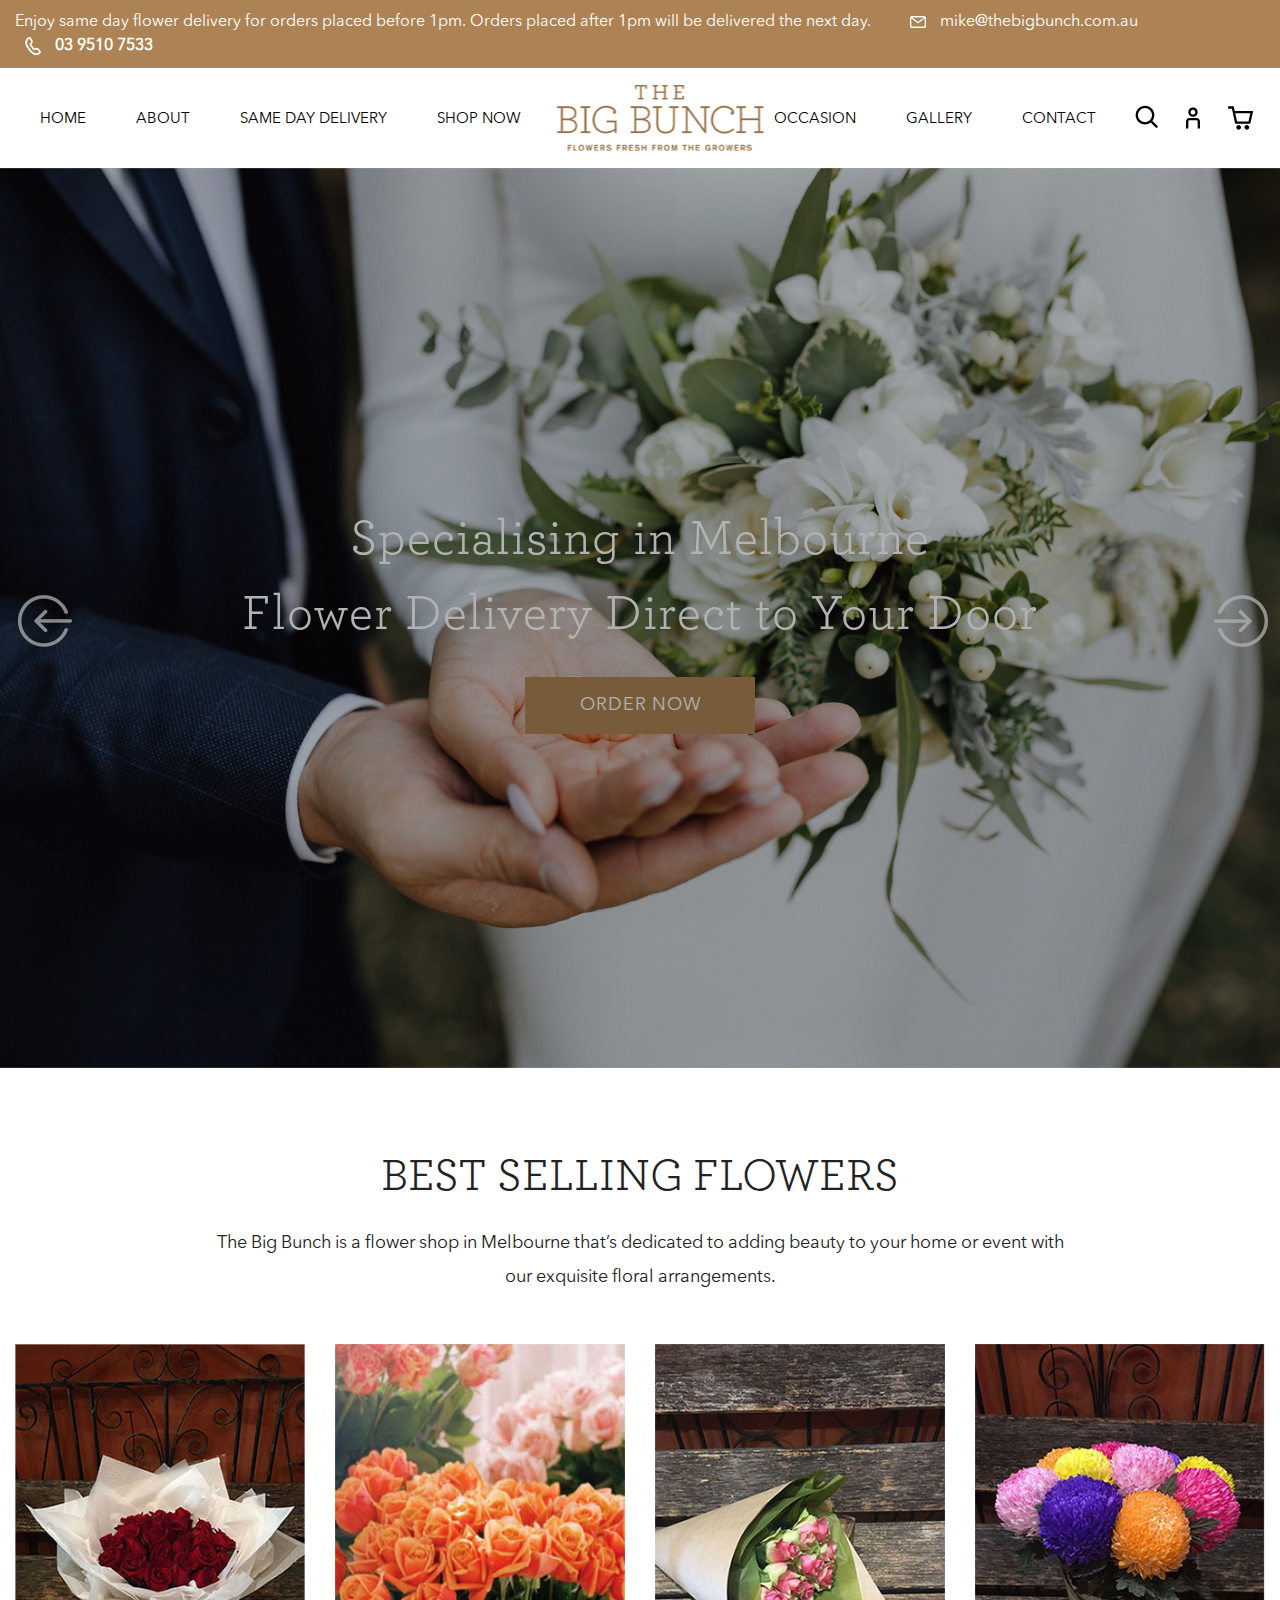
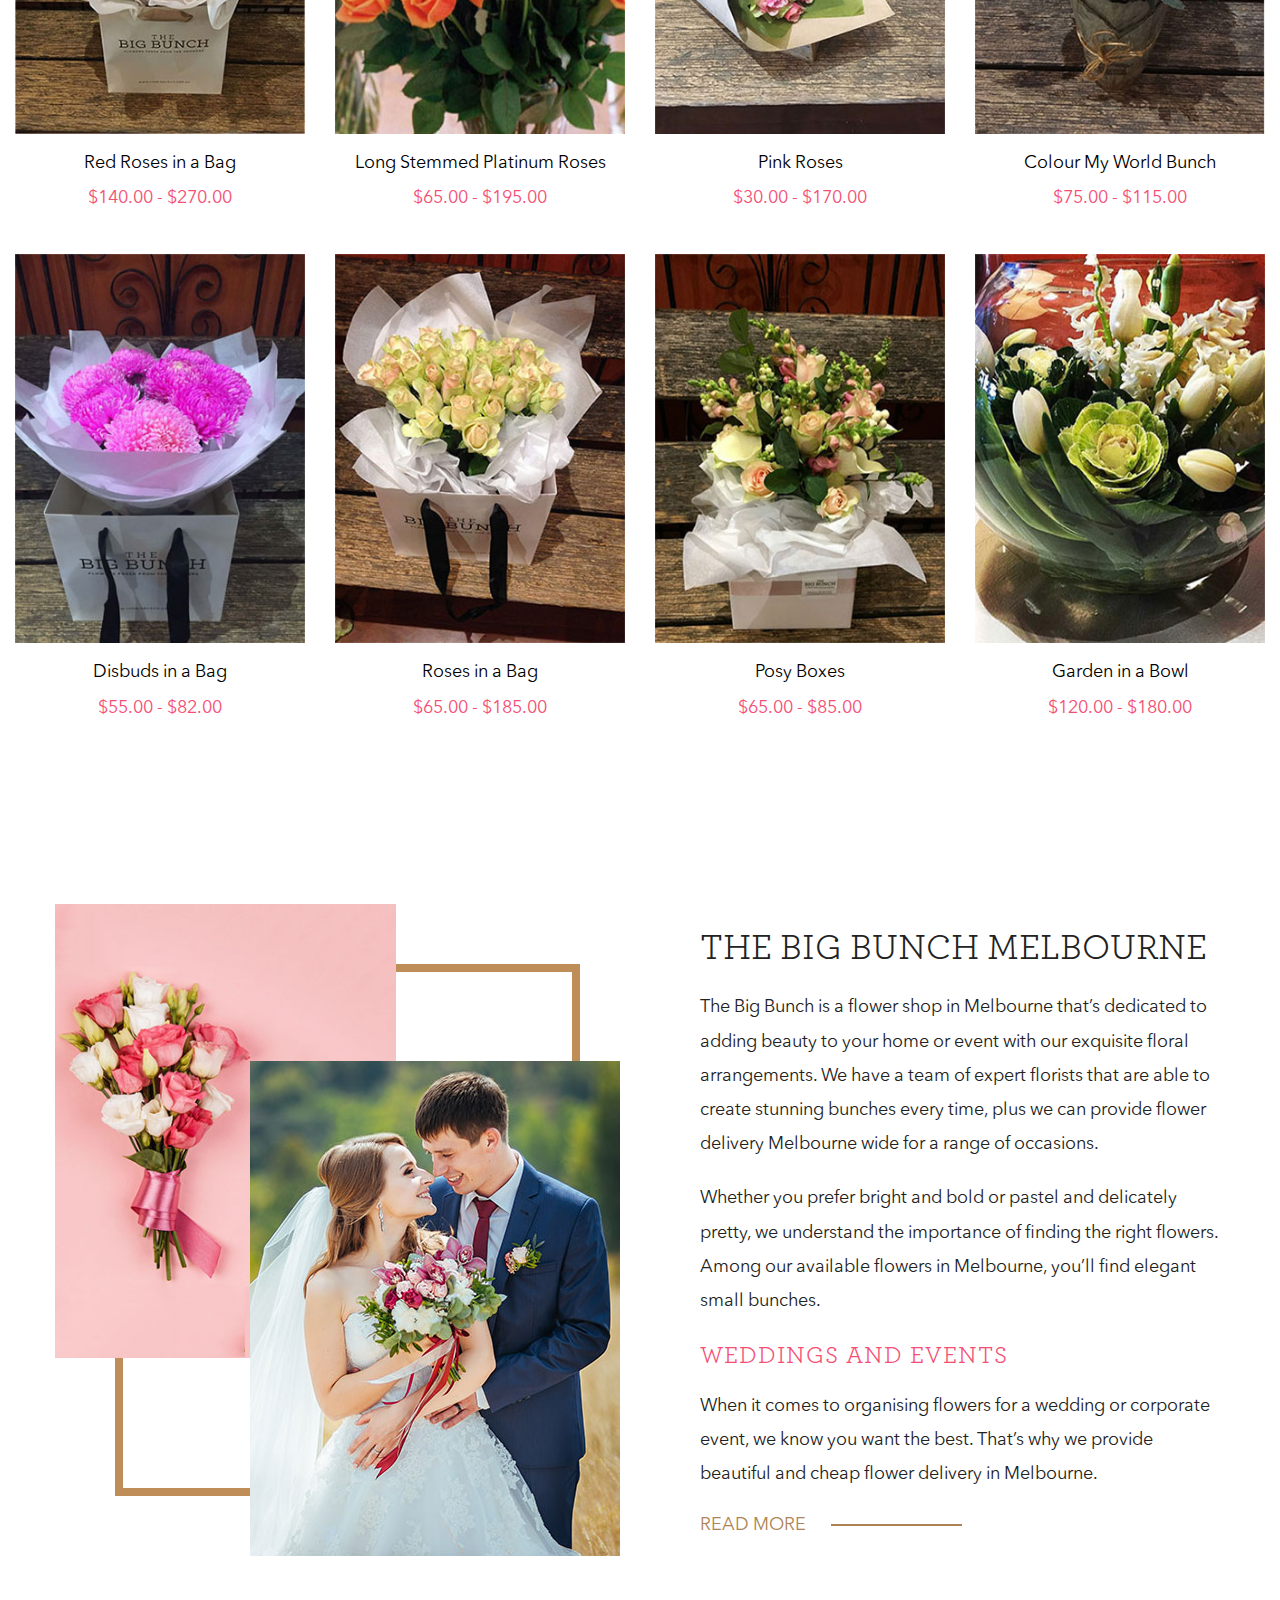
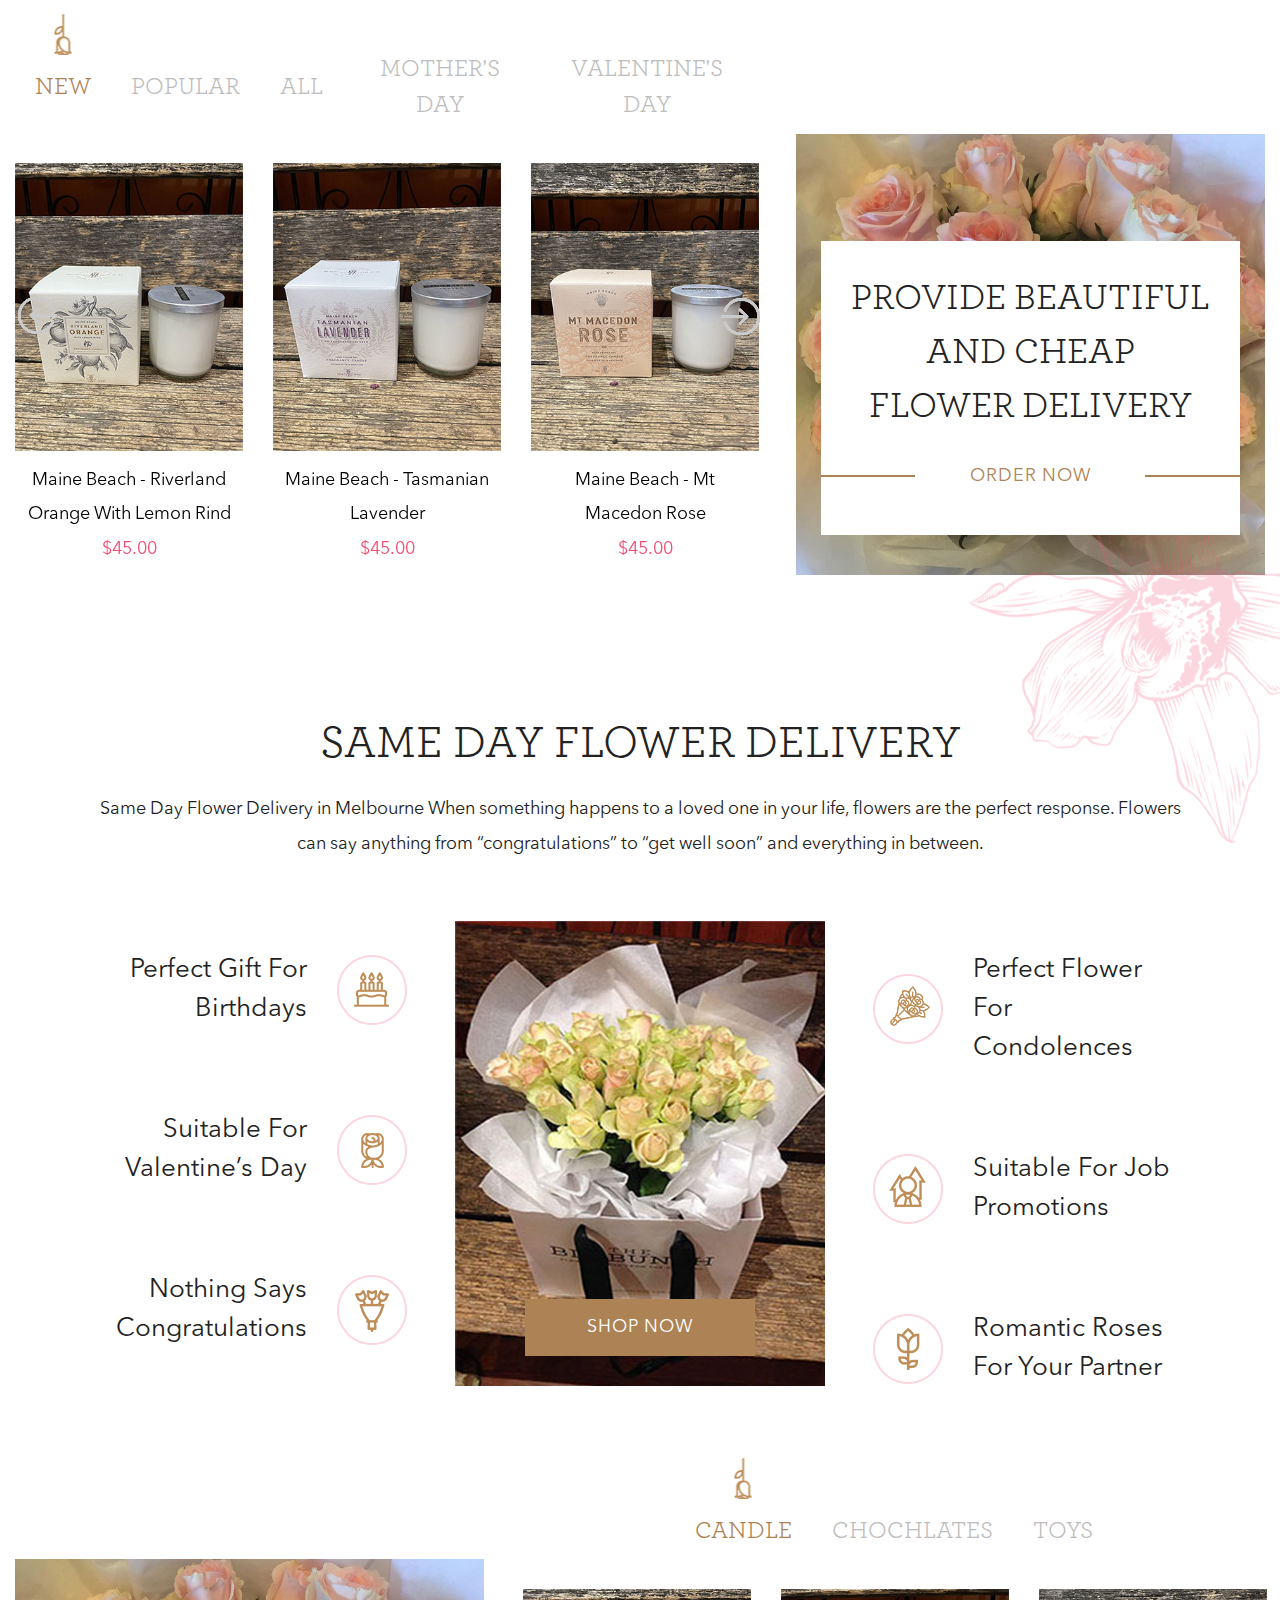
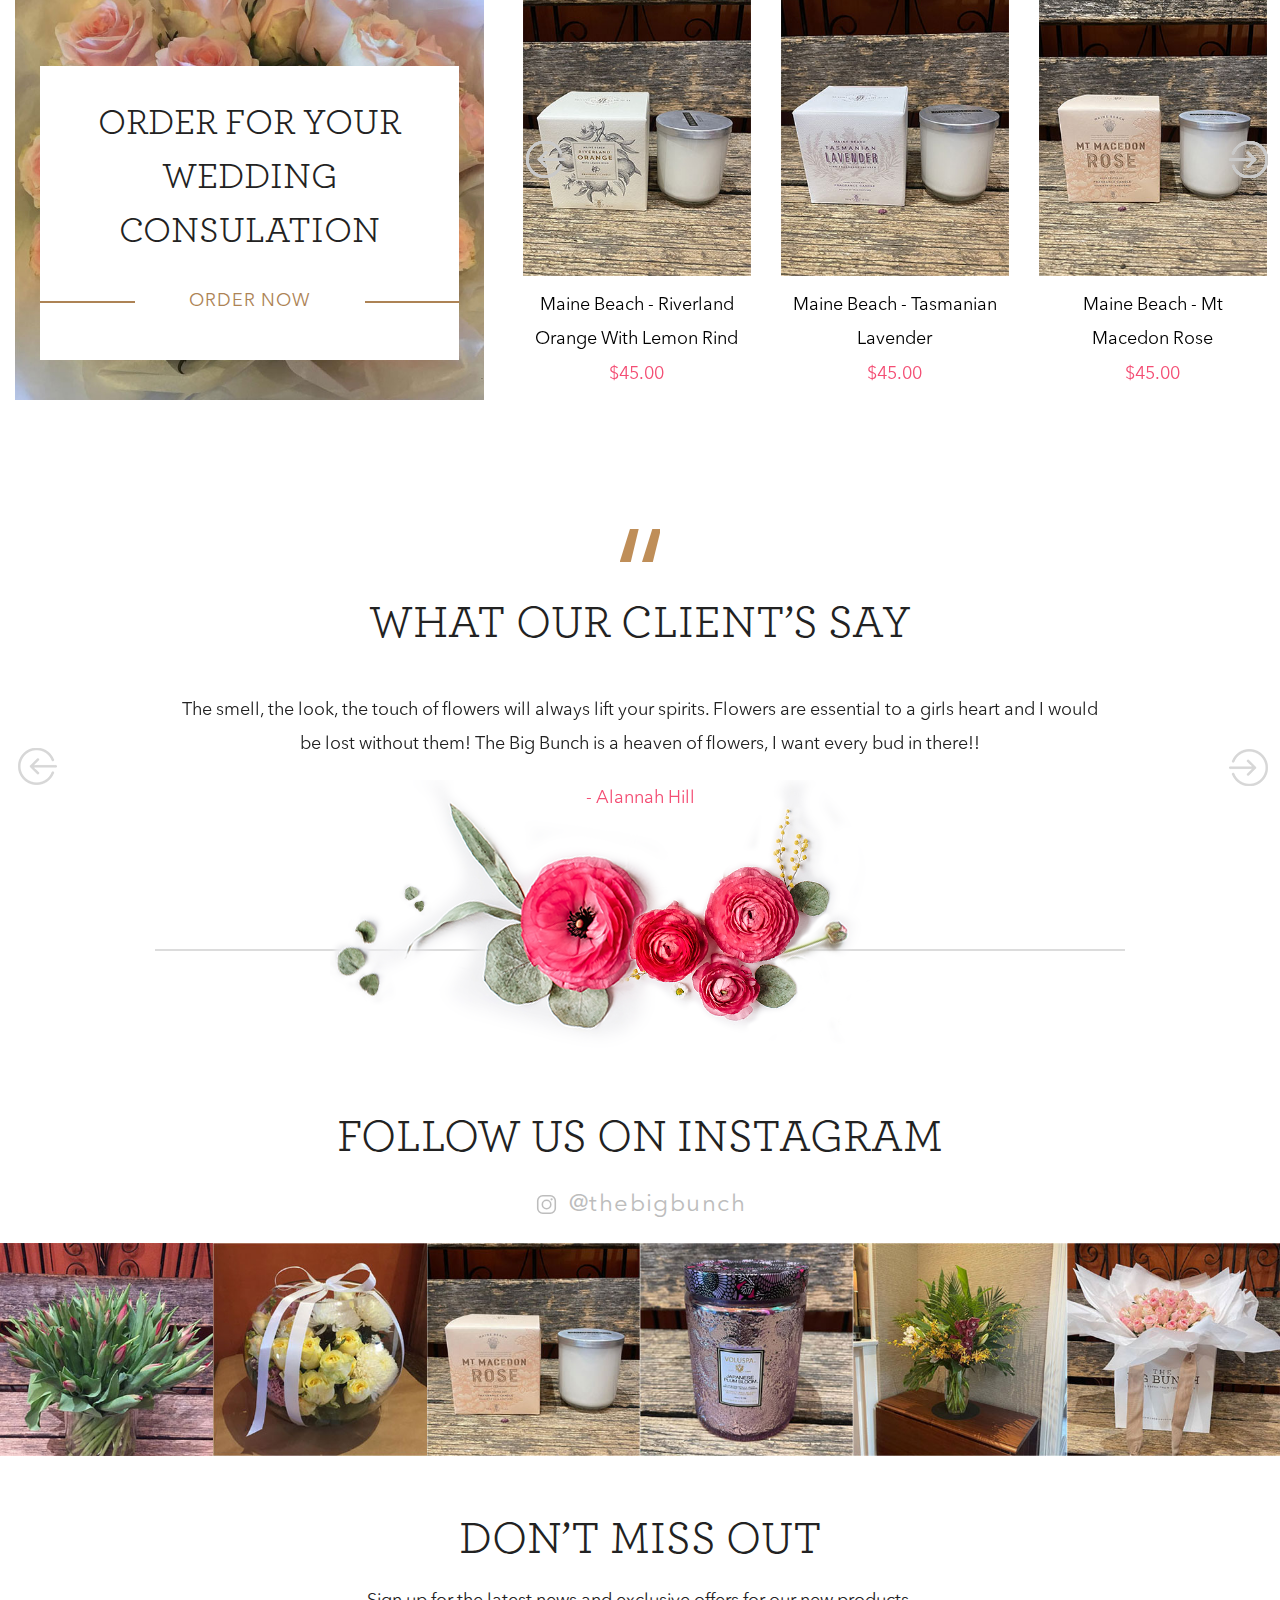
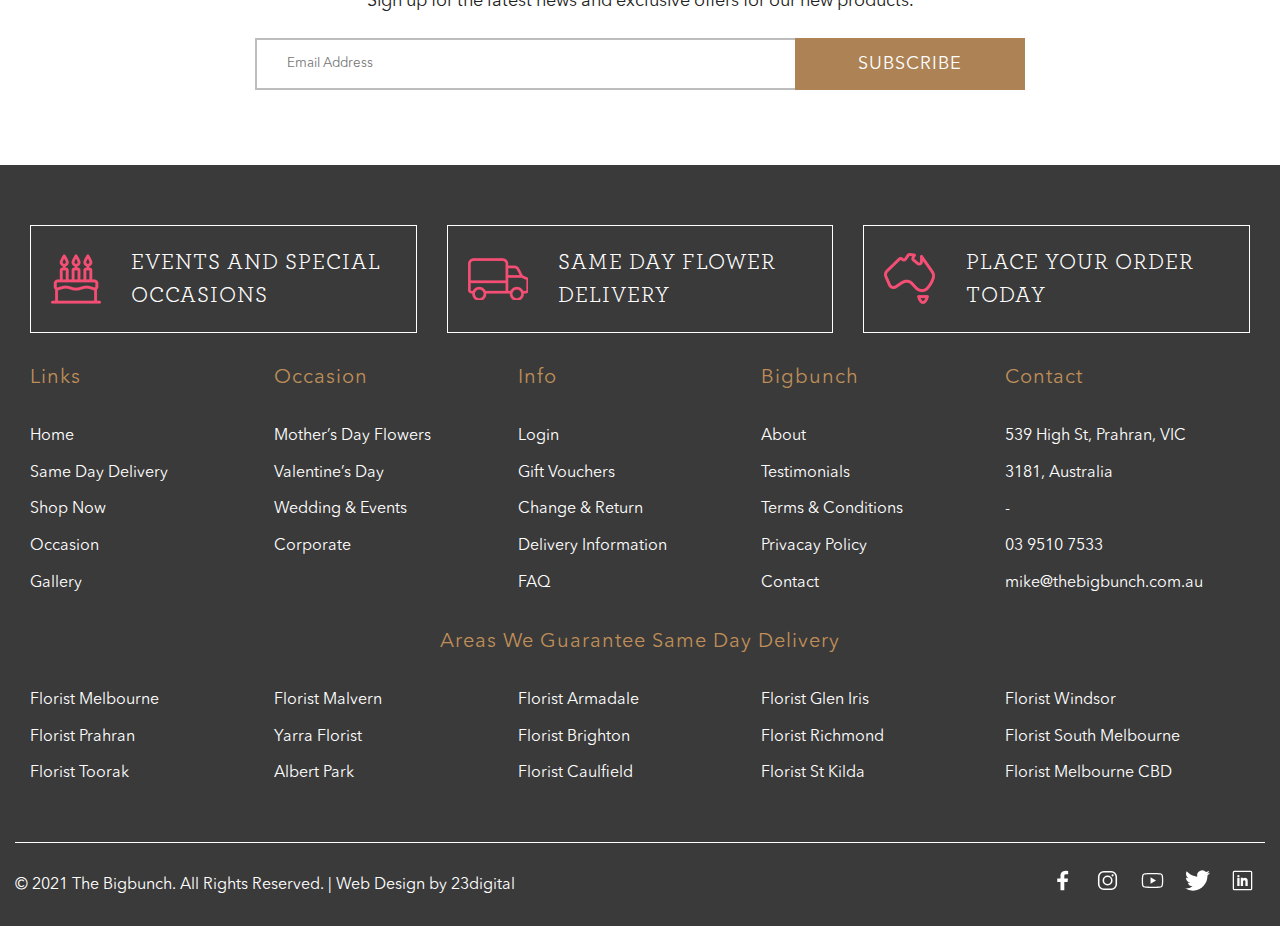
==== index.html @ 702384e2 "Add files via upload" ====
<!DOCTYPE html PUBLIC "-//W3C//DTD XHTML 1.0 Transitional//EN" "http://www.w3.org/TR/xhtml1/DTD/xhtml1-transitional.dtd">
    <html xmlns="http://www.w3.org/1999/xhtml">
    <head>
    <meta http-equiv="Content-Type" content="text/html; charset=utf-8" />
    <title>The Big Bunch</title>
    <meta name="viewport" content="width=device-width, initial-scale=1" />
    <meta name="viewport" content="width=device-width" />
    <link rel="stylesheet" type="text/css" href="css/slick.css"/>
    <link rel="stylesheet" type="text/css" href="css/slick-theme.css"/>
    <link rel="stylesheet" type="text/css" href="css/style.css" /> 
    </head>
        <body>
            <div class="announcment-bar">
                <div class="container">
                    <div class="bar-wrapper">
                        <span class="announcment">
                            Enjoy same day flower delivery for orders placed before 1pm. Orders placed after 1pm will be delivered	                    		 the next day.
                         </span>   
                        <span class="contact">
                            <a href="mailto:mike@thebigbunch.com.au" class="email">mike@thebigbunch.com.au</a>
                            <a href="tel:0395107533" class="number">03 9510 7533</a>
                        </span>
                    </div>
                </div>
            </div>
            <header class="site-header">
                <div class="container">
                    <div class="header-wrapper">
                    	<div class="humburger">
                  			<div class="arrow">
                  			</div>
               			</div>
                        <nav class="navigation">
                            <ul>
                                <li><a href="#">HOME</a></li>
                                <li><a href="#">ABOUT</a></li>
                                <li><a href="#">SAME DAY DELIVERY </a></li>
                                <li><a href="#">SHOP NOW</a></li>
                                <li><a href="#">CONTACT</a></li>
                                <li><a href="#">GALLERY</a></li>
                                <li><a href="#">OCCASION</a></li>
                                                                                                    
                            </ul>
                        </nav>
                        <div class="logo">
                            <a href="#"><img src="images/logo.png" /></a>
                        </div>
                        <div class="cta-btn">
                            <ul>
                            <li><a href="#"><svg width="24" height="28" viewBox="0 0 24 24" fill="none" xmlns="http://www.w3.org/2000/svg"><path fill-rule="evenodd" clip-rule="evenodd" d="M18.319 14.4326C20.7628 11.2941 20.542 6.75347 17.6569 3.86829C14.5327 0.744098 9.46734 0.744098 6.34315 3.86829C3.21895 6.99249 3.21895 12.0578 6.34315 15.182C9.22833 18.0672 13.769 18.2879 16.9075 15.8442C16.921 15.8595 16.9351 15.8745 16.9497 15.8891L21.1924 20.1317C21.5829 20.5223 22.2161 20.5223 22.6066 20.1317C22.9971 19.7412 22.9971 19.1081 22.6066 18.7175L18.364 14.4749C18.3493 14.4603 18.3343 14.4462 18.319 14.4326ZM16.2426 5.28251C18.5858 7.62565 18.5858 11.4246 16.2426 13.7678C13.8995 16.1109 10.1005 16.1109 7.75736 13.7678C5.41421 11.4246 5.41421 7.62565 7.75736 5.28251C10.1005 2.93936 13.8995 2.93936 16.2426 5.28251Z" fill="currentColor" /></svg></a></li>
                            <li><a href="#"><svg width="24" height="28" viewBox="0 0 24 24" fill="none" xmlns="http://www.w3.org/2000/svg"><path fill-rule="evenodd" clip-rule="evenodd" d="M16 7C16 9.20914 14.2091 11 12 11C9.79086 11 8 9.20914 8 7C8 4.79086 9.79086 3 12 3C14.2091 3 16 4.79086 16 7ZM14 7C14 8.10457 13.1046 9 12 9C10.8954 9 10 8.10457 10 7C10 5.89543 10.8954 5 12 5C13.1046 5 14 5.89543 14 7Z" fill="currentColor" /><path d="M16 15C16 14.4477 15.5523 14 15 14H9C8.44772 14 8 14.4477 8 15V21H6V15C6 13.3431 7.34315 12 9 12H15C16.6569 12 18 13.3431 18 15V21H16V15Z" fill="currentColor" /></svg></a></li>
                                <li><a href="#"><svg width="24" height="28" viewBox="0 0 24 24" fill="none" xmlns="http://www.w3.org/2000/svg"><path fill-rule="evenodd" clip-rule="evenodd" d="M5.79166 2H1V4H4.2184L6.9872 16.6776H7V17H20V16.7519L22.1932 7.09095L22.5308 6H6.6552L6.08485 3.38852L5.79166 2ZM19.9869 8H7.092L8.62081 15H18.3978L19.9869 8Z" fill="currentColor" /><path d="M10 22C11.1046 22 12 21.1046 12 20C12 18.8954 11.1046 18 10 18C8.89543 18 8 18.8954 8 20C8 21.1046 8.89543 22 10 22Z" fill="currentColor" /><path d="M19 20C19 21.1046 18.1046 22 17 22C15.8954 22 15 21.1046 15 20C15 18.8954 15.8954 18 17 18C18.1046 18 19 18.8954 19 20Z" fill="currentColor" /></svg></a></li>
                            </ul>
                        
                        </div>
                    </div>
                </div>
            </header>
            <main class="site-wrapper">
                <section class="banner">
                    <div class="slide">
                        <div class="slide-item" style="background-image:url(images/slide-2.jpg)">
                            <div class="container">
                                <div class="slide-wrapper">
                                    <div class="slider-header-block">
                                    <h1>Specialising in Melbourne<br />
                                        Flower Delivery Direct to Your Door</h1>
                                        <a href="#" class="p-btn">Order Now</a>
                                </div>
                                </div>
                            </div>
                        </div>
                        <div class="slide-item" style="background-image:url(images/slide-1.jpg)">
                            <div class="container">
                                <div class="slide-wrapper">
                                    <div class="slider-header-block">
                                        <h1>Specialising in Melbourne<br />
                                        Flower Delivery Direct to Your Door</h1>
                                        <a href="#" class="p-btn">Order Now</a>
                                    </div>
                                </div>
                            </div>
                        </div>
                        <div class="slide-item" style="background-image:url(images/slide-3.jpg)">
                            <div class="container">
                                <div class="slide-wrapper">
                                    <div class="slider-header-block">
                                    <h1>Specialising in Melbourne<br />
                                        Flower Delivery Direct to Your Door</h1>
                                        <a href="#" class="p-btn">Order Now</a>
                                </div>
                                </div>
                            </div>
                        </div>
                    </div>
                </section>
                <section class="best-sell">
                    <div class="container">
                        <div class="best-sell-wrapper">
                            <div class="title-block">
                                <h2 class="section-title">BEST SELLING FLOWERS</h2>
                                <p>The Big Bunch is a flower shop in Melbourne that’s dedicated to adding beauty to your home or 	 									event with<br />our exquisite floral arrangements.</p>
                            </div>
                            <div class="feature-card">
                                <div class="card">
                                <a href="#">
                                    <div class="product-img">
                                        <img src="images/product-1.jpg" />
                                    </div>
                                    <div class="product-detail">
                                        <p class="flower-title">Red Roses in a Bag</p>
                                        <div class="price-holder">
                                        	<span class="price">$140.00 - $270.00</span>
                                        	<div class="btn-holder"><a rel="nofollow" href="#" class="act-btn">Select Options</a>		  											</div>
										</div>
                                    </div>
                                 </a>
                                </div>
                                <div class="card">
                                <a href="#">
                                    <div class="product-img">
                                        <img src="images/product-2.jpg" />
                                    </div>
                                    <div class="product-detail">
                                        <p class="flower-title">Long Stemmed Platinum Roses</p>
                                         <div class="price-holder">
                                        	<span class="price">$65.00 - $195.00</span>
                                        	<div class=""><a rel="nofollow" href="#" class="act-btn">Select Options</a></div>
										</div>
                                    </div>
                                    </a>
                                </div>
                                <div class="card">
                                <a href="#">
                                    <div class="product-img">
                                        <img src="images/product-3.jpg" />
                                    </div>
                                    <div class="product-detail">
                                        <p class="flower-title">Pink Roses</p>
                                        <div class="price-holder">
                                        	<span class="price">$30.00 - $170.00</span>
                                            <div class=""><a rel="nofollow" href="#" class="act-btn">Select Options</a></div>
										</div>
                                    </div>
                                    </a>
                                 </div>
                                <div class="card"><a href="#">
                                    <div class="product-img">
                                        <img src="images/product-4.jpg" />
                                    </div>
                                    <div class="product-detail">
                                        <p class="flower-title">Colour My World Bunch</p>
                                        <div class="price-holder">
                                        <span class="price">$75.00 - $115.00</span>
                                        <div class=""><a rel="nofollow" href="#" class="act-btn">Select Options</a></div>
										</div>
                                    </div>
                                    </a>
                                 </div>
                                <div class="card"><a href="#">
                                    <div class="product-img">
                                        <img src="images/product-5.jpg" />
                                    </div>
                                  <div class="product-detail">
                                    <p class="flower-title">Disbuds in a Bag</p>
                                      <div class="price-holder">
                                        <span class="price">$55.00 - $82.00</span>
                                        <div class=""><a rel="nofollow" href="#" class="act-btn">Select Options</a></div>
									  </div>
                                    </div>
                                    </a>
                                 </div>
                                <div class="card"><a href="#">
                                    <div class="product-img">
                                        <img src="images/product-6.jpg" />
                                    </div>
                                    <div class="product-detail">
                                        <p class="flower-title">Roses in a Bag</p>
                                        <div class="price-holder">
                                        <span class="price">$65.00 - $185.00</span>
                                        <div class=""><a rel="nofollow" href="#" class="act-btn">Select Options</a></div>
									  </div>
                                    </div>
                                    </a>
                                 </div>
                                <div class="card"><a href="#">
                                    <div class="product-img">
                                        <img src="images/product-7.jpg" />
                                    </div>
                                    <div class="product-detail">
                                        <p class="flower-title">Posy Boxes</p>
                                        <div class="price-holder">
                                        <span class="price">$65.00 - $85.00</span>
                                        <div class=""><a rel="nofollow" href="#" class="act-btn">Select Options</a></div>
									  </div>
                                    </div>
                                    </a>
                                 </div>
                                <div class="card"><a href="#">
                                    <div class="product-img">
                                        <img src="images/product-8.jpg" />
                                    </div>
                                    <div class="product-detail">
                                        <p class="flower-title">Garden in a Bowl</p>
                                        <div class="price-holder">
                                        <span class="price">$120.00 - $180.00</span>
                                         <div class=""><a rel="nofollow" href="#" class="act-btn">Select Options</a></div>
									  </div>
                                    </div>
                                    </a>
                                 </div> 
                            </div>
                        </div>
                    </div>
                </section>
                <section class="events">
                    <div class="container">
                        <div class="event-wrapper">
                            <div class="event-img">
                                <div class="event-img-1"><img src="images/event-1.jpg" /></div>
                                <div class="event-img-2"><img src="images/event-2.jpg" /></div>
                            </div>
                            <div class="event-content">
                                <h3 class="section-title">THE BIG BUNCH MELBOURNE</h3>
                                <p>The Big Bunch is a flower shop in Melbourne that’s dedicated to adding beauty to your home or event 								with our exquisite floral arrangements. We have a team of expert florists that are able to create 																	                                  stunning bunches every time, plus we can provide flower delivery Melbourne wide for a range of 								  									occasions.</p>
                                <p>Whether you prefer bright and bold or pastel and delicately pretty, we understand the importance of 									finding the right flowers. Among our available flowers in Melbourne, you’ll find elegant small 										bunches.</p>
                                <h4>WEDDINGS AND EVENTS</h4>
                                <p>When it comes to organising flowers for a wedding or corporate event, we know you want the best. 									 								That’s why we provide beautiful and cheap flower delivery in Melbourne.</p>
                                <a href="#" class="read_link">Read More</a>                      	
                            </div>
                        </div>
                    </div>
                </section>
                <section class="product-slider">
                    <div class="product-slider-detail">
                        <div class="slider-container">
                            <div class="link-container">
                                <ul>
                                    <li class="tab-link active-link" id="link_one" data-title="slide_one" data-icon="slotkeyone">NEW</li>
                                    <li class="tab-link" id="link_two" data-title="slide_two" data-icon="slotkeytwo">POPULAR</li>
                                    <li class="tab-link" id="link_three" data-title="slide_three" data-icon="slotkeythree">ALL</li>
                                    <li class="tab-link" id="link_four" data-title="slide_four" data-icon="slotkeyfour">MOTHER'S DAY</li>
                                    <li class="tab-link" id="link_five" data-title="slide_five" data-icon="slotkeyfive">VALENTINE'S DAY</li>                                            
                                </ul>
                            </div>
                            <div class="product-feature-slider-main">
                            <div class="product-feature-slider active_slide" id="slide_one">
                                <div class="prod_slide">
                                    <div class="card"><a href="#">
                                    <div class="product-img">
                                        <img src="images/new-1.jpg" />
                                    </div>
                                    <div class="product-detail">
                                        <p class="flower-title">Maine Beach - Riverland Orange With Lemon Rind</p>
                                        
                                        <span class="price">$45.00</span>
                                    </div>
                                    </a>
                                 </div>
                                </div>
                                <div class="prod_slide">
                                    <div class="card"><a href="#">
                                    <div class="product-img">
                                        <img src="images/new-2.jpg" />
                                    </div>
                                    <div class="product-detail">
                                        <p class="flower-title">Maine Beach - Tasmanian Lavender</p>
                                        <span class="price">$45.00</span>
                                    </div>
                                    </a>
                                 </div>
                                </div>
                                <div class="prod_slide">
                                    <div class="card"><a href="#">
                                    <div class="product-img">
                                        <img src="images/new-3.jpg" />
                                    </div>
                                    <div class="product-detail">
                                        <p class="flower-title">Maine Beach - Mt Macedon Rose</p>
                                        <span class="price">$45.00</span>
                                    </div>
                                    </a>
                                 </div>
                                </div>
                                <div class="prod_slide">
                                    <div class="card"><a href="#">
                                    <div class="product-img">
                                        <img src="images/new-1.jpg" />
                                    </div>
                                    <div class="product-detail">
                                        <p class="flower-title">Maine Beach - Tasmanian Lavender</p>
                                        <span class="price">$75.00 - $115.00</span>
                                    </div>
                                    </a>
                                 </div>
                                </div>
                            </div>
                            <div class="product-feature-slider" id="slide_two">
                                <div class="prod_slide">
                                    <div class="card"><a href="#">
                                    <div class="product-img">
                                        <img src="images/product-1.jpg" />
                                    </div>
                                    <div class="product-detail">
                                        <p class="flower-title">Maine Beach - Riverland Orange With Lemon Rind</p>
                                        <span class="price">$45.00</span>
                                    </div>
                                    </a>
                                 </div>
                                </div>
                                <div class="prod_slide">
                                    <div class="card"><a href="#">
                                    <div class="product-img">
                                        <img src="images/product-2.jpg" />
                                    </div>
                                    <div class="product-detail">
                                        <p class="flower-title">Maine Beach - Tasmanian Lavender</p>
                                        <span class="price">$45.00</span>
                                    </div>
                                    </a>
                                 </div>
                                </div>
                                <div class="prod_slide">
                                    <div class="card"><a href="#">
                                    <div class="product-img">
                                        <img src="images/product-3.jpg" />
                                    </div>
                                    <div class="product-detail">
                                        <p class="flower-title">Maine Beach - Mt Macedon Rose</p>
                                        <span class="price">$45.00</span>
                                    </div>
                                    </a>
                                 </div>
                                </div>
                                <div class="prod_slide">
                                    <div class="card"><a href="#">
                                    <div class="product-img">
                                        <img src="images/new-1.jpg" />
                                    </div>
                                    <div class="product-detail">
                                        <p class="flower-title">Maine Beach - Tasmanian Lavender</p>
                                        <span class="price">$75.00 - $115.00</span>
                                    </div>
                                    </a>
                                 </div>
                                </div>
                            </div>
                            <div class="product-feature-slider" id="slide_three">
                                <div class="prod_slide">
                                    <div class="card"><a href="#">
                                    <div class="product-img">
                                        <img src="images/product-4.jpg" />
                                    </div>
                                    <div class="product-detail">
                                        <p class="flower-title">Maine Beach - Riverland Orange With Lemon Rind</p>
                                        <span class="price">$45.00</span>
                                    </div>
                                    </a>
                                 </div>
                                </div>
                                <div class="prod_slide">
                                    <div class="card"><a href="#">
                                    <div class="product-img">
                                        <img src="images/product-5.jpg" />
                                    </div>
                                    <div class="product-detail">
                                        <p class="flower-title">Maine Beach - Tasmanian Lavender</p>
                                        <span class="price">$45.00</span>
                                    </div>
                                    </a>
                                 </div>
                                </div>
                                <div class="prod_slide">
                                    <div class="card"><a href="#">
                                    <div class="product-img">
                                        <img src="images/product-6.jpg" />
                                    </div>
                                    <div class="product-detail">
                                        <p class="flower-title">Maine Beach - Mt Macedon Rose</p>
                                        <span class="price">$45.00</span>
                                    </div>
                                    </a>
                                 </div>
                                </div>
                                <div class="prod_slide">
                                    <div class="card"><a href="#">
                                    <div class="product-img">
                                        <img src="images/product-7.jpg" />
                                    </div>
                                    <div class="product-detail">
                                        <p class="flower-title">Maine Beach - Tasmanian Lavender</p>
                                        <span class="price">$75.00 - $115.00</span>
                                    </div>
                                    </a>
                                 </div>
                                </div>
                            </div>
                            <div class="product-feature-slider" id="slide_four">
                                <div class="prod_slide">
                                    <div class="card"><a href="#">
                                    <div class="product-img">
                                        <img src="images/new-1.jpg" />
                                    </div>
                                    <div class="product-detail">
                                        <p class="flower-title">Maine Beach - Riverland Orange With Lemon Rind</p>
                                        <span class="price">$45.00</span>
                                    </div>
                                    </a>
                                 </div>
                                </div>
                                <div class="prod_slide">
                                    <div class="card"><a href="#">
                                    <div class="product-img">
                                        <img src="images/new-2.jpg" />
                                    </div>
                                    <div class="product-detail">
                                        <p class="flower-title">Maine Beach - Tasmanian Lavender</p>
                                        <span class="price">$45.00</span>
                                    </div>
                                    </a>
                                 </div>
                                </div>
                                <div class="prod_slide">
                                    <div class="card"><a href="#">
                                    <div class="product-img">
                                        <img src="images/new-3.jpg" />
                                    </div>
                                    <div class="product-detail">
                                        <p class="flower-title">Maine Beach - Mt Macedon Rose</p>
                                        <span class="price">$45.00</span>
                                    </div>
                                    </a>
                                 </div>
                                </div>
                                <div class="prod_slide">
                                    <div class="card"><a href="#">
                                    <div class="product-img">
                                        <img src="images/new-1.jpg" />
                                    </div>
                                    <div class="product-detail">
                                        <p class="flower-title">Maine Beach - Tasmanian Lavender</p>
                                        <span class="price">$75.00 - $115.00</span>
                                    </div>
                                    </a>
                                 </div>
                                </div>
                            </div>
                            <div class="product-feature-slider" id="slide_five">
                                <div class="prod_slide">
                                    <div class="card"><a href="#">
                                    <div class="product-img">
                                        <img src="images/product-1.jpg" />
                                    </div>
                                    <div class="product-detail">
                                        <p class="flower-title">Maine Beach - Riverland Orange With Lemon Rind</p>
                                        <span class="price">$45.00</span>
                                    </div>
                                    </a>
                                 </div>
                                </div>
                                <div class="prod_slide">
                                    <div class="card"><a href="#">
                                    <div class="product-img">
                                        <img src="images/product-2.jpg" />
                                    </div>
                                    <div class="product-detail">
                                        <p class="flower-title">Maine Beach - Tasmanian Lavender</p>
                                        <span class="price">$45.00</span>
                                    </div>
                                    </a>
                                 </div>
                                </div>
                                <div class="prod_slide">
                                    <div class="card"><a href="#">
                                    <div class="product-img">
                                        <img src="images/product-3.jpg" />
                                    </div>
                                    <div class="product-detail">
                                        <p class="flower-title">Maine Beach - Mt Macedon Rose</p>
                                        <span class="price">$45.00</span>
                                    </div>
                                    </a>
                                 </div>
                                </div>
                                <div class="prod_slide">
                                    <div class="card"><a href="#">
                                    <div class="product-img">
                                        <img src="images/product-8.jpg" />
                                    </div>
                                    <div class="product-detail">
                                        <p class="flower-title">Maine Beach - Tasmanian Lavender</p>
                                        <span class="price">$75.00 - $115.00</span>
                                    </div>
                                    </a>
                                 </div>
                                </div>
                            </div>
                            </div>
                            
                        </div>
                        <div class="slide-side-img">
                                <div class="slide-side-img-container">
                                    <img src="images/slide-side-img-1.jpg" class="active_img" id="slotkeyone"/>
                                    <img src="images/slide-side-img-2.jpg"id="slotkeytwo" />
                                    <img src="images/slide-side-img-3.jpg" id="slotkeythree"/>
                                    <img src="images/slide-side-img-4.jpg"id="slotkeyfour" />
                                    <img src="images/slide-side-img-5.jpg" id="slotkeyfive"/>
                                    <div class="side-img-content">
                                        <h3 class="section-title">Provide Beautiful and Cheap Flower Delivery</h3>
                                        <span><a class="p-btn" href="#">Order Now</a></span>
                                    </div>
                                </div>
                                
                            </div>
                    </div>
                </section>
                <section class="delivery_feature">
                    <div class="container">
                        <div class="delivery_feature-wrapper">
                            <div class="title-block">
                                <h2 class="section-title">SAME DAY FLOWER DELIVERY</h2>
                                <p>Same Day Flower Delivery in Melbourne When something happens to a loved one in your life, flowers 					 								are the perfect response. Flowers can say anything from “congratulations” to “get well soon” and 																				 									everything in between.</p>
                            </div>
                            <div class="delivery-feature-list">
                                <div class="col-4">
                                    <ul>
                                        <li><span><img src="images/birth.png" /></span>Perfect Gift For Birthdays</li>
                                        <li><span><img src="images/rose.png" /></span>Suitable For Valentine’s Day</li>
                                        <li><span><img src="images/tribute.png" /></span>Nothing Says Congratulations</li>
                                    </ul>
                                </div>
                                <div class="col-4">
                                    <ul>
                                     
                                        <li><span><img src="images/condolence.png" /></span>Perfect Flower For Condolences</li>
                                        <li><span><img src="images/promotion.png" /></span>Suitable For Job Promotions</li>
                                        <li><span><img src="images/partner.png" /></span>Romantic Roses For Your Partner</li>
                                    </ul>
                                </div>
                                <div class="col-4 delivery-feature-img">
                                    <img src="images/delivery-feature-img.jpg" />
                                    <a class="p-btn" href="#">Shop Now</a>
                                </div>
                                
                            </div>
                        </div>
                    </div>
                </section>
                <section class="toy-product-slider">
                    <div class="product-slider-detail">
                        <div class="slider-container">
                            <div class="link-container">
                                <ul>
                                    <li class="tab-link active-link" id="link_six" data-title="slide_six" data-icon="slotkeysix">	 										Candle</li>
                                    <li class="tab-link" id="link_seven" data-title="slide_seven" data-icon="slotkeyseven"> 		 	 										chochlates</li>
                                    <li class="tab-link" id="link_eight" data-title="slide_eight" data-icon="slotkeyeight">
                                    	toys</li>                                         
                                </ul>
                            </div>
                            <div class="product-feature-slider-main">
                            <div class="product-feature-slider active_slide" id="slide_six">
                                <div class="prod_slide">
                                    <div class="card"><a href="#">
                                    <div class="product-img">
                                        <img src="images/new-1.jpg" />
                                    </div>
                                    <div class="product-detail">
                                        <p class="flower-title">Maine Beach - Riverland Orange With Lemon Rind</p>
                                        <span class="price">$45.00</span>
                                    </div>
                                    </a>
                                 </div>
                                </div>
                                <div class="prod_slide">
                                    <div class="card"><a href="#">
                                    <div class="product-img">
                                        <img src="images/new-2.jpg" />
                                    </div>
                                    <div class="product-detail">
                                        <p class="flower-title">Maine Beach - Tasmanian Lavender</p>
                                        <span class="price">$45.00</span>
                                    </div>
                                    </a>
                                 </div>
                                </div>
                                <div class="prod_slide">
                                    <div class="card"><a href="#">
                                    <div class="product-img">
                                        <img src="images/new-3.jpg" />
                                    </div>
                                    <div class="product-detail">
                                        <p class="flower-title">Maine Beach - Mt Macedon Rose</p>
                                        <span class="price">$45.00</span>
                                    </div>
                                    </a>
                                 </div>
                                </div>
                                <div class="prod_slide">
                                    <div class="card"><a href="#">
                                    <div class="product-img">
                                        <img src="images/new-1.jpg" />
                                    </div>
                                    <div class="product-detail">
                                        <p class="flower-title">Maine Beach - Tasmanian Lavender</p>
                                        <span class="price">$75.00 - $115.00</span>
                                    </div>
                                    </a>
                                 </div>
                                </div>
                            </div>
                            <div class="product-feature-slider" id="slide_seven">
                                <div class="prod_slide">
                                    <div class="card"><a href="#">
                                    <div class="product-img">
                                        <img src="images/product-1.jpg" />
                                    </div>
                                    <div class="product-detail">
                                        <p class="flower-title">Maine Beach - Riverland Orange With Lemon Rind</p>
                                        <span class="price">$45.00</span>
                                    </div>
                                    </a>
                                 </div>
                                </div>
                                <div class="prod_slide">
                                    <div class="card"><a href="#">
                                    <div class="product-img">
                                        <img src="images/product-2.jpg" />
                                    </div>
                                    <div class="product-detail">
                                        <p class="flower-title">Maine Beach - Tasmanian Lavender</p>
                                        <span class="price">$45.00</span>
                                    </div>
                                    </a>
                                 </div>
                                </div>
                                <div class="prod_slide">
                                    <div class="card"><a href="#">
                                    <div class="product-img">
                                        <img src="images/product-3.jpg" />
                                    </div>
                                    <div class="product-detail">
                                        <p class="flower-title">Maine Beach - Mt Macedon Rose</p>
                                        <span class="price">$45.00</span>
                                    </div>
                                    </a>
                                 </div>
                                </div>
                                <div class="prod_slide">
                                    <div class="card"><a href="#">
                                    <div class="product-img">
                                        <img src="images/new-1.jpg" />
                                    </div>
                                    <div class="product-detail">
                                        <p class="flower-title">Maine Beach - Tasmanian Lavender</p>
                                        <span class="price">$75.00 - $115.00</span>
                                    </div>
                                    </a>
                                 </div>
                                </div>
                            </div>
                            <div class="product-feature-slider" id="slide_eight">
                                <div class="prod_slide">
                                    <div class="card"><a href="#">
                                    <div class="product-img">
                                        <img src="images/product-4.jpg" />
                                    </div>
                                    <div class="product-detail">
                                        <p class="flower-title">Maine Beach - Riverland Orange With Lemon Rind</p>
                                        <span class="price">$45.00</span>
                                    </div>
                                    </a>
                                 </div>
                                </div>
                                <div class="prod_slide">
                                    <div class="card"><a href="#">
                                    <div class="product-img">
                                        <img src="images/product-5.jpg" />
                                    </div>
                                    <div class="product-detail">
                                        <p class="flower-title">Maine Beach - Tasmanian Lavender</p>
                                        <span class="price">$45.00</span>
                                    </div>
                                    </a>
                                 </div>
                                </div>
                                <div class="prod_slide">
                                    <div class="card"><a href="#">
                                    <div class="product-img">
                                        <img src="images/product-6.jpg" />
                                    </div>
                                    <div class="product-detail">
                                        <p class="flower-title">Maine Beach - Mt Macedon Rose</p>
                                        <span class="price">$45.00</span>
                                    </div>
                                    </a>
                                 </div>
                                </div>
                                <div class="prod_slide">
                                    <div class="card"><a href="#">
                                    <div class="product-img">
                                        <img src="images/product-7.jpg" />
                                    </div>
                                    <div class="product-detail">
                                        <p class="flower-title">Maine Beach - Tasmanian Lavender</p>
                                        <span class="price">$75.00 - $115.00</span>
                                    </div>
                                    </a>
                                 </div>
                                </div>
                            </div>
                            </div>
                        </div>
                        <div class="slide-side-img">
                                <div class="slide-side-img-container">
                                    <img src="images/slide-side-img-1.jpg" class="active_img" id="slotkeysix"/>
                                    <img src="images/slide-side-img-2.jpg"id="slotkeyseven" />
                                    <img src="images/slide-side-img-3.jpg" id="slotkeyeight"/>
                                    <div class="side-img-content">
                                        <h3 class="section-title">Order FOR YOUR WEDDING CONSULATION</h3>
                                        <span><a class="p-btn" href="#">Order Now</a></span>
                                    </div>
                                </div>
                                
                            </div>
                    </div>
                </section>
                <section class="testimonials">
                    <div class="container">
                        <div class="testimonials-wrapper">
                            <div class="title-block">
                                <h2 class="section-title">WHAT OUR CLIENT’S SAY</h2>
                            </div>
                            <div class="testimonial-slider">
                                <div class="testimonial">
                                    <div class="testimonial-container">
                                        <p>The smell, the look, the touch of flowers will always lift your spirits. Flowers are  					  										essential to a girls heart and I would be lost without them! The Big Bunch is a heaven of 			 											flowers, I want every bud in there!!</p>
                                        <span class="author"><p>- Alannah Hill</p></span>
                                    </div>
                                </div>
                                <div class="testimonial">
                                    <div class="testimonial-container">
                                        <p>
                                            I have used the Big Bunch on so many occasions both happy and sad. Michael and the gang 				 											always create the most gorgeous, tasteful, heartfelt flowers and I trust them totally.
                </p>
                                        <span class="author"><p>- Magda Szubanski</p></span>
                                    </div>
                                </div>
                                <div class="testimonial">
                                    <div class="testimonial-container">
                                        <p>The smell of jonquils gives me the most vivid happy memories of my childhood. I love to a a big bunch in the house when they are in season.</p>
                                        <span class="author"><p>- GINA RILEY</p></span>
                                    </div>
                                </div>
                                <div class="testimonial">
                                    <div class="testimonial-container">
                                        <p>4</p>
                                        <span class="author"><p></p></span>
                                    </div>
                                </div>
                            </div>
                            <div class="flower-bookey">
                                <img src="images/flower-bookey.png" />
                            </div>
                        </div>
                    </div>
                </section>
                <section class="insta-post">
                    <div class="insta-post-main-wrapper">
                        <div class="title-block">
                            <h2 class="section-title">Follow Us On Instagram</h2>
                            <a href="#" class="insta-id"><svg class="svg-icon" xmlns="http://www.w3.org/2000/svg" data-name="Layer 1" id="Layer_1" viewBox="0 0 128 128"><path d="M83,23a22,22,0,0,1,22,22V83a22,22,0,0,1-22,22H45A22,22,0,0,1,23,83V45A22,22,0,0,1,45,23H83m0-8H45A30.09,30.09,0,0,0,15,45V83a30.09,30.09,0,0,0,30,30H83a30.09,30.09,0,0,0,30-30V45A30.09,30.09,0,0,0,83,15Z"></path><path d="M90.14,32a5.73,5.73,0,1,0,5.73,5.73A5.73,5.73,0,0,0,90.14,32Z"></path><path d="M64.27,46.47A17.68,17.68,0,1,1,46.6,64.14,17.7,17.7,0,0,1,64.27,46.47m0-8A25.68,25.68,0,1,0,90,64.14,25.68,25.68,0,0,0,64.27,38.47Z"></path></svg>@thebigbunch</a>
                        </div>
                            <div class="insta-post-wrapper">
                            <div class="post">
                            <a href="#"><img src="images/post-1.jpg" /></a>
                            </div>
                            <div class="post">
                            <a href="#"><img src="images/post-2.jpg" /></a>
                            </div>
                            <div class="post">
                            <a href="#"><img src="images/post-3.jpg" /></a>
                            </div>
                            <div class="post">
                            <a href="#"><img src="images/post-4.jpg" /></a>
                            </div>
                            <div class="post">
                            <a href="#"><img src="images/post-5.jpg" /></a>
                            </div>
                            <div class="post">
                            <a href="#"><img src="images/post-6.jpg" /></a>
                            </div>
                     </div>
                  </div>
                </section>
                <section class="newsletter">
                    <div class="container">
                        <div class="newsletter-wrapper">
                            <div class="title-block">
                                <h2 class="section-title">Don’t Miss Out</h2>
                                <p>Sign up for the latest news and exclusive offers for our new products.</p>
                            </div>
                            <div class="sign-up">
                                <form>
                                    <div class="field-wrapper">
                                        <input type="email" placeholder="Email Address" class="email-field" />
                                        <input type="submit" value="Subscribe" class="p-btn" />
                                    </div>
                                </form>
                            </div>
                        </div>
                    </div>
                </section>
            </main>
            <footer class="site-footer">
            	<div class="container">
                	<div class="footer-wrapper">
                    	<ul class="feature-block">
                        	<li> <img src="images/cake.png"/> EVENTS AND SPECIAL OCCASIONS</li>
                            <li><img src="images/truck.png"/>SAME DAY FLOWER DELIVERY</li>
                            <li><img src="images/australia.png"/>PLACE YOUR ORDER TODAY</li>	
                        </ul>
                        <div class="footer-block">
                        	<h5 class="footer-block-title">Links</h5>
                            <ul>
                            	<li><a href="#">Home</a></li>
                                <li><a href="#">Same Day Delivery</a></li>
                                <li><a href="#">Shop Now</a></li>
                                <li><a href="#">Occasion</a></li>
                                <li><a href="#">Gallery</a></li>      
                            </ul>
                        </div>
                        <div class="footer-block">
                        	<h5 class="footer-block-title">Occasion</h5>   
                            <ul>
                            	<li><a href="#">Mother’s Day Flowers</a></li>
                                <li><a href="#">Valentine’s Day</a></li>
                                <li><a href="#">Wedding & Events</a></li>
                                <li><a href="#">Corporate</a></li>        
                            </ul>	
                        </div>
                        <div class="footer-block">
                        	<h5 class="footer-block-title">Info</h5>     
                            <ul>
                            	<li><a href="#">Login</a></li>
                                <li><a href="#">Gift Vouchers</a></li>
                                <li><a href="#">Change & Return</a></li>
                                <li><a href="#">Delivery Information</a></li>  
                                <li><a href="#">FAQ</a></li>    
                            </ul>
                        </div>
                        <div class="footer-block">
                        	<h5 class="footer-block-title">Bigbunch</h5>    
                            <ul>
                            	<li><a href="#">About</a></li>
                                <li><a href="#">Testimonials</a></li>
                                <li><a href="#">Terms & Conditions</a></li>
                                <li><a href="#">Privacay Policy</a></li>
                                <li><a href="#">Contact</a></li>      
                            </ul>
                        </div>
                        <div class="footer-block">
                        	<h5 class="footer-block-title">Contact</h5>
                            <ul>   
                            	<li><a href="#">539 High St, Prahran, VIC 3181, Australia</a></li>
                                <li><a href="#">-</a></li>
                                <li><a href="tel:0395107533">03 9510 7533</a></li>
                                <li><a href="mailto:mike@thebigbunch.com.au">mike@thebigbunch.com.au</a></li>     
                            </ul>
                        </div> 
                        <h5 class="footer-block-title">Areas We Guarantee Same Day Delivery</h5>
                        <div class="footer-block">
                            <ul>
                            	<li><a href="#">Florist Melbourne</a></li>
                                <li><a href="#">Florist Prahran</a></li>
                                <li><a href="#">Florist Toorak</a></li>           
                            </ul>  
                        </div>
                        <div class="footer-block">
                            <ul>
                            	<li><a href="#">Florist Malvern</a></li>
                                <li><a href="#">Yarra Florist</a></li>
                                <li><a href="#">Albert Park</a></li>           
                            </ul>   
                        </div>
                        <div class="footer-block">
                            <ul>
                            	<li><a href="#">Florist Armadale</a></li>
                                <li><a href="#">Florist Brighton</a></li>
                                <li><a href="#">Florist Caulfield</a></li>           
                            </ul> 
                        </div>
                        <div class="footer-block">
                            <ul>
                            	<li><a href="#">Florist Glen Iris</a></li>
                                <li><a href="#"> Florist Richmond</a></li>
                                <li><a href="#">Florist St Kilda</a></li>           
                            </ul>   
                        </div>
                        <div class="footer-block">
                            <ul>
                            	<li><a href="#">Florist Windsor</a></li>
                                <li><a href="#">Florist South Melbourne</a></li>
                                <li><a href="#">Florist Melbourne CBD</a></li>           
                            </ul>  
                        </div>
                    </div>
                    <div class="media-link">
        	<div class="copywrite">
            	<span>&copy; 2021 The Bigbunch. All Rights Reserved.     |     Web Design by 23digital </span>
            </div>
            <div class="social">
            	<ul>
                	<li><a href="#"><svg class="svg-icon" xmlns="http://www.w3.org/2000/svg" data-name="Layer 1" id="Layer_1" viewBox="0 0 128 128"><path d="M53.68,38.26v15.1H37.11V72H53.68v42H73.29V72H90l2-18.63H73.29V38.26c0-2.67,2.11-4,3-4.82,1.57-1.34,9.15-1.55,9.15-1.55h7.43V15a93.26,93.26,0,0,0-11.68-1C53.11,14,53.68,38.26,53.68,38.26Z"></path></svg></a></li>
                    <li><a href="#"><svg class="svg-icon" xmlns="http://www.w3.org/2000/svg" data-name="Layer 1" id="Layer_1" viewBox="0 0 128 128"><path d="M83,23a22,22,0,0,1,22,22V83a22,22,0,0,1-22,22H45A22,22,0,0,1,23,83V45A22,22,0,0,1,45,23H83m0-8H45A30.09,30.09,0,0,0,15,45V83a30.09,30.09,0,0,0,30,30H83a30.09,30.09,0,0,0,30-30V45A30.09,30.09,0,0,0,83,15Z"></path><path d="M90.14,32a5.73,5.73,0,1,0,5.73,5.73A5.73,5.73,0,0,0,90.14,32Z"></path><path d="M64.27,46.47A17.68,17.68,0,1,1,46.6,64.14,17.7,17.7,0,0,1,64.27,46.47m0-8A25.68,25.68,0,1,0,90,64.14,25.68,25.68,0,0,0,64.27,38.47Z"></path></svg></a></li>
                    <li><a href="#"><svg class="svg-icon" xmlns="http://www.w3.org/2000/svg" data-name="Layer 1" id="Layer_1" viewBox="0 0 128 128"><path d="M64,32.29c.23,0,22.92,0,37.9,1.08l.66.06c2,.18,4.16.39,6.28,2.58l0,0,0,0c1,1,2.14,4.54,2.53,7.07a156,156,0,0,1,1,16.71v8.24a156.82,156.82,0,0,1-1,16.72c-.37,2.47-1.54,6.06-2.52,7l0,0,0,0c-2.11,2.18-4.32,2.39-6.27,2.58l-.68.07c-14.72,1-36.89,1.1-37.89,1.1-1.15,0-28-.27-36.57-1-.51-.08-1-.15-1.58-.21-2.28-.27-4.87-.58-6.73-2.51l0,0,0,0c-1-1-2.14-4.53-2.52-7.05a156,156,0,0,1-1-16.71V59.86a156.79,156.79,0,0,1,1-16.71c.39-2.55,1.55-6.09,2.53-7.07l0,0,0,0c2.12-2.19,4.33-2.39,6.28-2.58l.66-.06c15-1.07,37.67-1.08,37.89-1.08H64m0-6.5H64s-23.09,0-38.48,1.1c-2.15.25-6.83.27-11,4.59-3.29,3.3-4.37,10.79-4.37,10.79A162.25,162.25,0,0,0,9,59.86V68.1a162.19,162.19,0,0,0,1.1,17.59s1.07,7.49,4.37,10.78c4.19,4.32,9.68,4.19,12.13,4.65,8.8.83,37.4,1.09,37.4,1.09s23.11,0,38.51-1.13c2.15-.25,6.84-.28,11-4.6,3.29-3.29,4.37-10.78,4.37-10.78A162.26,162.26,0,0,0,119,68.11V59.87a162.27,162.27,0,0,0-1.1-17.59s-1.07-7.49-4.37-10.79c-4.18-4.32-8.87-4.35-11-4.59C87.11,25.79,64,25.79,64,25.79Z"></path><polygon points="54.13 47.61 54.13 80.39 82.12 64 54.13 47.61"></polygon></svg></a></li>
                    <li><a href="#"><svg class="svg-icon" xmlns="http://www.w3.org/2000/svg" role="img" viewBox="0 0 24 24"><path d="M23.953 4.57a10 10 0 01-2.825.775 4.958 4.958 0 002.163-2.723c-.951.555-2.005.959-3.127 1.184a4.92 4.92 0 00-8.384 4.482C7.69 8.095 4.067 6.13 1.64 3.162a4.822 4.822 0 00-.666 2.475c0 1.71.87 3.213 2.188 4.096a4.904 4.904 0 01-2.228-.616v.06a4.923 4.923 0 003.946 4.827 4.996 4.996 0 01-2.212.085 4.936 4.936 0 004.604 3.417 9.867 9.867 0 01-6.102 2.105c-.39 0-.779-.023-1.17-.067a13.995 13.995 0 007.557 2.209c9.053 0 13.998-7.496 13.998-13.985 0-.21 0-.42-.015-.63A9.935 9.935 0 0024 4.59z"/></svg></a></li>
                    <li><a href="#"><svg class="svg-icon" xmlns="http://www.w3.org/2000/svg" data-name="Layer 1" id="Layer_1" viewBox="0 0 128 128"><path d="M106.09,20.5a1.41,1.41,0,0,1,1.41,1.41v84.19a1.41,1.41,0,0,1-1.41,1.41H21.91a1.41,1.41,0,0,1-1.41-1.41V21.91a1.41,1.41,0,0,1,1.41-1.41h84.19m0-6.5H21.91A7.91,7.91,0,0,0,14,21.91v84.19A7.91,7.91,0,0,0,21.91,114h84.19a7.91,7.91,0,0,0,7.91-7.91V21.91A7.91,7.91,0,0,0,106.09,14Z"></path><rect class="cls-1" height="41.73" width="11.73" x="37.27" y="50.4"></rect><path d="M77.23,50.4C67.18,50.4,67,56.21,67,56.61V50.4H55V92.13H67V68.31c0-1.86.55-5.86,6.23-5.86s5.63,5.73,5.63,5.73v24H90.73v-26C90.73,53.85,84,50.4,77.23,50.4Z"></path><circle cx="43.13" cy="41.73" r="5.86"></circle></svg></a></li>
                </ul>
            </div>
        </div>
                </div>
            </footer>
             <script type="text/javascript" src="js/jquery-3.6.0.min.js"></script>
             <script type="text/javascript" src="js/jquery-migrate-1.4.1.min.js"></script>
             <script type="text/javascript" src="js/slick.min.js"></script>
             <script type="text/javascript">
            $(document).ready(function(){
              $('.slide').slick({
                dots: false,
                infinite: true,
                arrows: true,
                speed: 300,
                appendArrows:".slide-wrapper",
                slidesToShow: 1,
                slidesToScroll: 1		
              });
          
               $('.product-feature-slider').slick({
                dots: false,
                infinite: true,
                arrows: true,
                speed: 300,
                appendArrows:".slider-container",
                slidesToShow: 3,
                slidesToScroll: 1
              });
          
              $('.testimonial-slider').slick({
                dots: false,
                infinite: true,
                arrows: true,
                speed: 300,
                slidesToShow: 1,
                slidesToScroll: 1
              });
          
           $(".product-slider .tab-link").click(function(){
            var filter = $(this).attr("data-title");
            var slotimage = $(this).attr("data-icon");
            $(".product-slider .product-feature-slider-main .product-feature-slider").removeClass("active_slide");
            $(".product-slider .product-feature-slider-main .product-feature-slider#" + filter).addClass("active_slide");
            $(".product-slider .slide-side-img-container img").removeClass("active_img");
            $(".product-slider .slide-side-img-container img#" + slotimage).addClass("active_img");			
          });
		  
		  $(".tab-link").click(function(){
			  var tab = $(this).attr("data-title");
            $(this).toggleClass("active-link").siblings().removeClass('active-link');	
			
          });
		  
		   $(".toy-product-slider .tab-link").click(function(){
            var filter = $(this).attr("data-title");
            var slotimage = $(this).attr("data-icon");
            $(".toy-product-slider .product-feature-slider-main .product-feature-slider").removeClass("active_slide");
            $(".toy-product-slider .product-feature-slider-main .product-feature-slider#" + filter).addClass("active_slide");
            $(".toy-product-slider .slide-side-img-container img").removeClass("active_img");
            $(".toy-product-slider .slide-side-img-container img#" + slotimage).addClass("active_img");			
          });
		  
    		$(".humburger").on("click touchstart", function (e) {
         		e.stopPropagation();
         		e.preventDefault();
         		$("body").toggleClass("menu-open");
         	});
        });
           </script>
           
           <svg style="width:0;height:0;position:absolute;" aria-hidden="true" focusable="false">
      <linearGradient id="my-cool-gradient" x2="1" y2="1">
        <stop offset="0%" stop-color="#F8ED34" />
          <stop offset="50%" stop-color="#EA118D" />
          <stop offset="100%" stop-color="#2E368F" />
      </linearGradient>
    </svg>
        </body>   
    </html>
---- css/style.css ----
@font-face {
  font-family:Avenir_Next;
  src:url(../fonts/Avenir_Next_Font.ttf);
  font-style:normal;
  font-weight: 400;
}
@font-face {
  font-family:Archer;
  src:url(../fonts/Archer.otf);
  font-style:normal;
  font-weight: 350;
}
* {
    margin: 0;
    padding: 0;
    box-sizing: border-box;
}
input {
    box-sizing: border-box;
}
input,
select,
textarea,
button {
	font-family: 'Avenir_Next', sans-serif;
    outline: none;
    border: none;
}
body {
    font-family: 'Avenir_Next', sans-serif;
    font-size: 18px;
    font-weight: 400;
    line-height: 1.5;
    background-color: #ffffff;
    color: #222222;
}
img {
    display:block;
    height: auto;
    max-width: 100%
}
ul {
    padding: 0;
    list-style: none;
}
h1,
h2,
h3,
h4,
h5,
h6 {
	font-family:'Archer', sans-serif;;
    font-weight: 350;
	letter-spacing:1px;
}
h1 {
    font-size: 50px;
}

h2 {
    font-size: 45px;
}

h3 {
    font-size: 36px;
}

h4 {
    font-size: 24px;
}

h5 {
    font-size: 20px;
}

h6 {
    font-size: 18px;
}
p {
	font-size:18px;
    margin-bottom: 20px;
    line-height: 1.9;
}
a {
    color: #000000;
    transition: .25s ease-in-out all;
    -webkit-transition: .25s ease-in-out all;
    -moz-transition: .25s ease-in-out all;
    -ms-transition: .25s ease-in-out all;
    -o-transition: .25s ease-in-out all;
    text-decoration: none;
    display: inline-block;
}

a:hover {
    color: #000000;
    text-decoration: none;
}
/*button*/
.p-btn{
	padding:15px;
	background-color:#ad8355;
	font-weight:400;
	color:#ffffff;
	font-size:18px;
	transition: 0.3s;
	display: inline-block;
	text-align: center;
	min-width:230px;
	text-transform:uppercase;
	letter-spacing: 1px;
	cursor:pointer;
}
.p-btn:hover{
	color:#000;
	background-color:#ffffff;
}
.read_link{
	color:#ad8355	;
	font-weight:400;
	text-transform:uppercase;
	position:relative;
	padding-right:25px;
}
a.read_link:after {
  position: absolute;
    content: '';
    width: 100%;
    height: 2px;
    background-color: #ad8355;
    right: -100%;
    top: 50%;
    transform: translateY(-50%);
}
.container {
    max-width: 1400px;
    padding: 0 15px;
    margin: 0 auto;
    width: 100%;
}
.title-block {
   text-align: center;
   margin: 0 auto 20px;
}
.section-title{
    text-transform:uppercase;
    position: relative;
    padding: 0 0 15px;
    letter-spacing: 0;
    color: #222222;
}


/*main-css*/

.announcment-bar{
	background-color:#ad8355;
	color:#fff;
	font-size:16px;
	padding:10px 0;
}
.announcment{
	max-width:970px;
	margin-right:25px;
	width:100%;
}
.contact{
	max-width:400px;
}
span.contact a {
    color: #fff;
    padding-left: 30px;
	position:relative;
	display:inline-block;
	margin:0 10px;
}
span.contact a.email {
	font-weight:normal;
    position: relative;
}
span.contact a.email:before {
    left: 0;
    top: 6px;
    position: absolute;
    content: '';
    background-image:url(../images/email.png);
    background-repeat: no-repeat;
    width: 100%;
    height: 100%;
}
span.contact a.number {
	font-weight:normal;
    position: relative;
	font-weight:600;
}
span.contact a.number:before {
    position: absolute;
    content: '';
	left: 0;
    top: 3px;
	background-image:url(../images/phone-call.png);
	background-repeat:no-repeat;
  	width: 100%;
    height: 100%;
}
header{
	background-color:#fff;	
}
/*header*/
.header-wrapper {
    display: flex;
    align-items: center;
    justify-content: space-between;
	position:relative;
	min-height:100px;	
}
nav.navigation {
    width: 100%;
}
nav.navigation ul li {
    float: left;
	padding:0 25px;
}
nav.navigation ul li > a {
	font-size:15px;
}
nav.navigation ul li:nth-child(n+5) {
    float: right;
}
.cta-btn ul {
    display: flex;
}
.cta-btn li {
    padding:0 10px;
	display:inline-block;
}
.cta-btn ul li svg {
    height:28px;
	width:28px;
}
.cta-btn ul li svg:hover{	
	fill:#f44e74;
}
.logo {
    position: absolute;
    left: 50%;
    transform: translateX(-50%);
    margin: 0 20px;
}
section.banner{
	position:relative;	
}
section.banner:before {
    position: absolute;
    content: '';
    top: 0;
    bottom: 0;
    left: 0;
    right: 0;
    background-color: rgb(0 0 0 / 30%);
    z-index: 1;
	pointer-events:none;
}
.slide-wrapper{
	position:relative;	
}
.slide-item {
    min-height: 100vh;
    height: 800px;
	display: flex !important;
	align-items: center;
	justify-content:center;
	text-align:center;
    background-size: cover;
    background-position: center;
}
.slide-item .slide-wrapper .slider-header-block {
    max-width: 78%;
    margin: 0 auto;
    color: #fff;
    text-align: center;
	position:relative;
}
.slide-wrapper .slider-header-block h1 {
    margin-bottom: 25px;
}
.slide button.slick-prev {
    left: 0;
}
.slide .slick-arrow {
    position: absolute;
    top: 50%;
    transform: translateY(-50%);
    font-size: 0;
    height: 52px;
    width: 54px;
    border-radius: 50%;
    background-color: transparent;
    z-index: 1;
    cursor: pointer;
}
.slide button.slick-prev:before {
    content: '';
    height: 52px;
    width: 54px;
    background-image:url(../images/arrow.png);
	background-repeat:no-repeat;
	background-position:center;
    display: inline-block;
    padding: 3px;
    transform: rotate(180deg);
   -webkit-transform: rotate(180deg);
}
.slide button.slick-next.slick-arrow {
    right: 0;
}
 .slide button.slick-next:before {
    content: '';
    height: 52px;
    width: 54px;
    background-image:url(../images/arrow.png);
	background-repeat:no-repeat;
	background-position:center;
    display: inline-block;
    padding: 3px;
   
}
.best-sell{
	padding:75px 0;
}
.feature-card {
	display: grid;
	grid-template-columns: repeat(4, 1fr);
	grid-template-rows: repeat(2, 1fr);
	grid-column-gap: 30px;
	grid-row-gap: 30px;
	margin-top:50px;
}
.card {
    text-align: center;
}
 .card .product-detail{
	padding:12px 10px;
}
.product-detail p.flower-title {
    margin-bottom: 5px;
}
.product-detail span.price {
    color: #f44e74;
	position: relative;
    display: block;
    -webkit-transition: all .3s ease;
    -moz-transition: all .3s ease;
    transition: all .3s ease;
}
.price-holder {
    position: relative;
    display: block;
}
.card:hover .price {
    opacity: 0;
    -webkit-transform: translateX(60px);
    -moz-transform: translateX(60px);
    transform: translateX(60px);
}
a.act-btn {
    position: absolute;
    left: 50%;
    bottom: 7px;
    text-transform: none;
    letter-spacing: 0;
    line-height: 15px;
    padding: 0;
    margin: 0;
    background-color: transparent;
    color: #afafaf;
    opacity: 0;
    -webkit-transform: translateX(-100%);
    -moz-transform: translateX(-100%);
    transform: translateX(-100%);
    -webkit-transition: all .4s ease;
    -moz-transition: all .4s ease;
    transition: all .4s ease;
}
.card:hover .act-btn {
    opacity: 1;
    -webkit-transform: translateX(-50%);
    -moz-transform: translateX(-50%);
    transform: translateX(-50%);
}
.act-btn:hover{color:#f44e74;}
.events{
	padding:95px 0; 
}
.events .container {
    max-width: 1200px;
}
.event-wrapper {
    display: flex;
    align-items: center;
    justify-content: space-between;
}
.event-img {
    max-width: 50%;
    display: grid;
    position: relative;
    grid-template-columns: repeat(12, 1fr);
}
.event-img:after {
   position: absolute;
    content: '';
    background-image: url(../images/square.png);
    width: 200px;
    height: 195px;
    bottom: 60px;
    left: 60px;
    z-index: -1;
}
.event-img:before {
   position: absolute;
    content: '';
    background-image: url(../images/square.png);
    width: 200px;
    height: 195px;
    top: 60px;
    right: 60px;
    z-index: -1;
}
.event-img .event-img-1 {
    grid-row: 1;
    grid-column: 1 / span 7;
}
.event-img .event-img-2 {
    grid-column: 5 / -1;
    grid-row: 1;
    padding-top: 40.46%;
}
.event-content{
	max-width:50%;	
	padding-left:60px;
}
.event-content h4 {
    padding-bottom: 15px;
    color: #f44e74;
}
.product-slider {
    padding: 0 0 40px;;
}
.product-slider-detail {
    display: flex;
    align-items: flex-end;
    justify-content: space-between;
}
.link-container {
    max-width: 960px;
    margin: 0 auto;
}
.link-container ul {
    display: flex;
    align-items: center;
	justify-content:center;
}
.link-container ul li{
    color:#bdbdbd;
	cursor:pointer;
	padding: 0 35px;
	text-align:center;
	font-size: 24px;
    text-transform: uppercase;
    font-family: 'Archer';
}
.slider-container {
	margin:0 15px;
	max-width:58%;
	width:100%;
	position:relative;
}
.tab-link.active-link{
	position:relative;
	color:#ad8355;
		
}
.active-link.tab-link:after{
	position: absolute;
    content: '';
    background-image: url(../images/active-link.jpg);
    background-repeat: no-repeat;
    background-position: center;
    width: 17px;
    height: 41px;
    top: -55px;
    left: 50%;
    transform: translateX(-50%);
	
}
.product-feature-slider{display:none;}
.product-feature-slider.active_slide{display:block;}
.product-feature-slider-main {
	max-width:960px;
    margin:40px auto 0;
	
}
.product-feature-slider .slick-slide {
    margin: 0 15px;
}
.product-feature-slider .slick-list {
    margin: 0 -15px;
}
.slider-container button.slick-prev {
    left: 0;
}
.slider-container .slick-arrow {
    position: absolute;
    top: 50%;
    transform: translateY(-50%);
    font-size: 0;
    height: 40px;
    width: 40px;
    border-radius: 50%;
    background-color: transparent;
    z-index: 1;
    cursor: pointer;
}
.slider-container button.slick-prev:before {
    content: '';
    height: 40px;
    width: 40px;
    background-image:url(../images/arrow-2.png);
	background-repeat:no-repeat;
	background-position:center;
    display: inline-block;
    padding: 3px;
    transform: rotate(180deg);
   -webkit-transform: rotate(180deg);
}
.slider-container button.slick-next.slick-arrow {
    right: 0;
}
.slider-container button.slick-next:before {
    content: '';
    height: 40px;
    width: 40px;
    background-image:url(../images/arrow-2.png);
	background-repeat:no-repeat;
	background-position:center;
    display: inline-block;
    padding: 3px;
   
}
.slide-side-img-container{
	padding:0 15px;
	position:relative;
}
.slide-side-img-container img{
	object-fit: cover;
    display: none;
    width: 100%;
}
.slide-side-img-container img.active_img{display:block;}

.slide-side-img {
	position:relative;
    max-width: 39%;
    width: 100%;
}
.side-img-content {
    position: absolute;
    padding: 30px;
    background-color: #fff;
    text-align: center;
    bottom: 40px;
    left: 40px;
    right: 40px;
    text-transform: uppercase;
	z-index:1;
}
.side-img-content .p-btn{
	background-color:#fff;
	color:#ad8355;	
}
.side-img-content span{
	display: block;
    position: relative;
}
.side-img-content span:after {
    position: absolute;
    content: '';
    width: calc(100% + 60px);
    height: 2px;
    background-color: #ad8355;
    left: -30px;
    top: 50%;
	transform:translateY(-50%);
    z-index: -1;
}
section.delivery_feature {
	padding:95px 0;
	position:relative
}

section.delivery_feature:after {
    position: absolute;
    content: '';
    background-image: url(../images/after-flower.png);
    background-position: top right;
    background-repeat: no-repeat;
    top: -15%;
    bottom: 0;
    left: 0;
    right: 0;
    pointer-events: none;
}
.delivery_feature-wrapper {
    max-width: 1110px;
    margin: 0 auto;
}
.delivery-feature-list {
    margin-top: 60px;
}
.delivery-feature-list:after {
    content: '';
    display: table;
    clear: both;
}
.col-4 {
	 float:left; 
	 max-width:33.33%;
	  position:relative;
}
.delivery-feature-list .col-4:nth-child(2) {
	float:right;
}
.delivery-feature-list .col-4:nth-child(1) li {
	text-align:right;
    flex-direction: row-reverse;
}
.delivery-feature-list .col-4 ul li {
    display: flex;
    align-items: center;
    font-size: 26px;
    padding: 0 18px;
    margin: 30px 0;
	margin-top: 82px;
}
.delivery-feature-list .col-4 ul li:nth-child(1) {
    margin-top: 30px;
}
.delivery-feature-list .col-4 ul li span {
    padding: 0 30px;
}
.delivery-feature-list .col-4 ul li span img {
    max-width: 70px;
}
.delivery-feature-img img {
	margin:0 auto;
}
.delivery-feature-img a.p-btn {
    position: absolute;
    left: 50%;
    bottom: 30px;
    transform: translateX(-50%);
}
section.toy-product-slider {
	padding-bottom:95px;
	
}
section.toy-product-slider .product-slider-detail {
   flex-flow:row-reverse;
}
section.testimonials {
    padding: 95px 0 50px;
    position: relative;
}
section.testimonials:before {
    content:'';
	position:absolute;
	background-image:url(../images/comma.png);
	background-repeat:no-repeat;
	background-position:center;
	width:40px;
	height:40px;
	top:30px;
	left:50%;
	transform:translateX(-50%);
}
.testimonial-container {
    max-width: 970px;
    text-align: center;
    margin: 0 auto;
    padding: 0 15px;
}
.testimonial-container span.author {
    display: inline-block;
    color: #f44e74;
}
.testimonial-slider button.slick-prev {
    left: 0;
}
.testimonial-slider .slick-arrow {
    position: absolute;
    top: 50%;
    transform: translateY(-50%);
    font-size: 0;
    height: 40px;
    width: 40px;
    border-radius: 50%;
    background-color: transparent;
    z-index: 1;
    cursor: pointer;
}
.testimonial-slider button.slick-prev:before {
    content: '';
    height: 40px;
    width: 40px;
    background-image:url(../images/arrow-2.png);
	background-repeat:no-repeat;
	background-position:center;
    display: inline-block;
    padding: 3px;
    transform: rotate(180deg);
   -webkit-transform: rotate(180deg);
}
.testimonial-slider button.slick-next.slick-arrow {
    right: 0;
}
.testimonial-slider button.slick-next:before {
    content: '';
    height: 40px;
    width: 40px;
    background-image:url(../images/arrow-2.png);
	background-repeat:no-repeat;
	background-position:center;
    display: inline-block;
    padding: 3px;
   
}

.testimonials-wrapper .flower-bookey {
    margin-top: -55px;
}

.testimonials-wrapper .flower-bookey img{
	margin: 0 auto;
}
.insta-post{}

.insta-post .title-block a.insta-id {
	color:#bdbdbd;
	fill:#bdbdbd;
	display:inline-flex;
	align-items:center;
	justify-content:center;
	 font-size: 24px;
	 letter-spacing:1.44px;
}
.insta-post .title-block a.insta-id:hover{
	background: radial-gradient(circle farthest-corner at 35% 90%, #fec564, transparent 50%), radial-gradient(circle farthest-corner at 0 140%, #fec564, transparent 50%), radial-gradient(ellipse farthest-corner at 0 -25%, #5258cf, transparent 50%), radial-gradient(ellipse farthest-corner at 20% -50%, #5258cf, transparent 50%), radial-gradient(ellipse farthest-corner at 100% 0, #893dc2, transparent 50%), radial-gradient(ellipse farthest-corner at 60% -20%, #893dc2, transparent 50%), radial-gradient(ellipse farthest-corner at 100% 100%, #d9317a, transparent), linear-gradient(#6559ca, #bc318f 30%, #e33f5f 50%, #f77638 70%, #fec66d 100%);
    -webkit-background-clip: text;
    -webkit-text-fill-color: transparent;
	fill: url(#my-cool-gradient) #447799;
	
	
}
.insta-post .title-block a.insta-id .svg-icon{
	width:25px;
	margin-right:10px;
}
.insta-post-wrapper{
	display: grid;
	grid-template-columns: repeat(6, 1fr);
	grid-template-rows: 1fr;
	grid-column-gap: 0px;
	grid-row-gap: 0px;
}
.insta-post-wrapper .post a{
	position:relative;
}
.insta-post-wrapper .post>a:before {
    content: '';
    position: absolute;
    left: 0;
    top: 0;
    bottom: 0;
    right: 0;
    background-image: url(../images/instagram.png);
    background-size: 20px;
    background-position: center;
    background-repeat: no-repeat;
    background-color: rgba(0, 0, 0, 0.4);
    transition: .3s linear;
    transform: scale(.2);
    opacity: 0;
    visibility: hidden;
}
.insta-post-wrapper .post:hover >a:before {
    opacity: 1;
    visibility: visible;
    transform: scale(1);
}
section.newsletter {
	padding:50px 0 75px;
	
}
.newsletter-wrapper {
	
}
.newsletter-wrapper .section-title {
    padding: 0 0 10px;
}
.newsletter-wrapper .sign-up {
    max-width: 770px;
    margin: 0 auto;
}
.newsletter-wrapper .sign-up .field-wrapper {
    display: flex;
}
.sign-up .field-wrapper input.email-field {
    flex: 1;
    max-width: 100%;
    border: 2px solid #bdbdbd;
	border-right:0;
    padding: 0 0 0 30px;
}

.sign-up .field-wrapper .p-btn:hover{
	color:#fff;
	background-color:#f44e74;
}
footer.site-footer{
	padding:60px 0 0; 
	background-color:#3a3a3a;
}
.footer-wrapper {
	
}
.footer-wrapper::after {
    content: "";
    clear: both;
    display: table;
}
ul.feature-block {
    display: flex;
    align-items: center;
	margin-bottom:30px;
}
ul.feature-block li {
    max-width: 33.33%;
    width: 100%;
    color: #fff;
    display: flex;
    align-items: center;
	font-family: 'Archer';
    letter-spacing: 1px;
    font-size: 22px;
    padding: 20px;
    border: 1px solid #fff;
    margin: 0 15px;
}
ul.feature-block li img {
    margin-right: 30px;
}
.footer-block {
    float: left;
    max-width: 17.1%;
    width: 100%;
    margin: 0 15px 25px;
}
h5.footer-block-title {
    color: #bf8e58;
    margin-bottom: 25px;
	font-family: 'Avenir_Next';
}
.footer-block ul li > a {
	font-size: 16px;
    color: #fff;
    line-height: 2.3;
}
.footer-block ul li > a:hover{
	color:#f44e74
}

.footer-block ~ .footer-block-title {
    text-align: center;
	position:relative;
	clear:both;
}
.footer-block ~ .footer-block-title:after  {
    position: absolute;
    content: '';
    width: 100%;
    height: 1px;
    background-color: #fff;
    bottom: 50%;
	left:0;
	z-index:-1;
   
}

.media-link {
	font-size:16px;
    display: flex;
	color:#fff;
    align-items: center;
    justify-content: space-between;
	margin-top:25px;
    padding: 25px 0;
    border-top: 1px solid #fff;
}
.social ul {
    display: flex;
    align-items: center;
}
.social ul li {
    padding: 0 10px;
}
.social ul li .svg-icon {
    width: 25px;
    fill: #fff;
}
.social ul li:hover .svg-icon {
    fill: #f44e74;
}

@media only screen and (max-width:1366px) {
	
.link-container ul li{
	padding: 0 20px;
}

}

@media only screen and (max-width:1199px) {
.announcment {
	max-width:100%;
    width: 100%;
    display: block;
    text-align: center;
    margin-bottom: 10px;
}
.contact {
    max-width: 100%;
    width: 100%;
    display: block;
    text-align: center;
}
nav.navigation ul li {
    padding: 0 15px;
}
.cta-btn ul li {
    padding: 0 5px;
}
.link-container ul li {
    font-size: 20px;
}
.card .product-detail {
    padding: 12px 0px;
}		
ul.feature-block li {
    padding: 20px 10px;
	font-size: 16px;
}


@media only screen and (max-width:1024px) {
	/*ipad landscap view*/	
	
.humburger {
    position: relative;
    display: block;
    width: 35px;
    height: 35px;
    cursor: pointer;
    z-index: 4;
}
.navigation {
        position: fixed;
        text-align: center;
        left: -330px;
        top: 0;
        height: 100%;
        width: 330px !important;
        transition: all 0.2s linear;
        background: #ffffff;
        padding: 60px 0;
        z-index: 2;
        overflow: auto;
        margin: 0;
        overflow-x: hidden;
}
 .navigation>ul>li>a {
        font-size: 16px;
        padding: 20px 0;
        display: inline-block;
}
.navigation>ul {
		padding-top:100px;
        display: inline-block;
}
nav.navigation ul li:nth-child(n) {
    float: none;
}
.menu-open .navigation {
        left: 0;
        position: fixed;
}
.menu-open .main-wrapper {
        left: 0;
}
.menu-open:after {
        content: "";
        position: fixed;
        top: 0;
        left: 0;
        bottom: 0;
        right: 0;
        height: 100%;
        background: #000;
        opacity: 0.5;
}
.humburger {
        position: relative;
        display: block;
        width: 35px;
        height: 35px;
        cursor: pointer;
        z-index: 4;
}
.arrow {
        display: block;
        width: 100%;
        height: 3px;
        background: #000000;
        transition: all 0.2s linear;
        position: absolute;
        top: 50%;
        margin-top: -2px;
        border-radius: 4px;
}
.arrow:before {
        content: "";
        position: absolute;
        top: -12px;
        width: 100%;
        height: 3px;
        background: #000000;
        transition: transform 0.2s linear, top 0.2s linear 0.2s;
        transform: rotate(0deg);
        left: 0px;
        border-radius: 4px;
}
.arrow:after {
        content: "";
        position: absolute;
        top: 12px;
        width: 100%;
        height: 3px;
        background: #000000;
        transition: transform 0.2s linear, top 0.2s linear 0.2s;
        transform: rotate(0deg);
        left: 0px;
        border-radius: 4px;
}
.menu-open .arrow:before,
.menu-open .arrow:after {
        top: 0;
        transition: all 0.2s linear, transform 0.2s linear 0.2s;
        transition: all 0.2s linear, transform 0.2s linear 0.2s;
}
.menu-open .arrow:before {
        transform: rotate(45deg);
}
.menu-open .arrow:after {
        transform: rotate(-45deg);
}
.menu-open .arrow {
        background: transparent;
        transition: all 0.2s linear;
}
.slide-item .slide-wrapper .slider-header-block {
    max-width: 85%;
}
.product-slider-detail {
    flex-direction: column-reverse;
}
.slide-side-img {
    max-width: 100%;
    margin-bottom: 70px;
}
.slider-container {
    max-width: 100%;
    position: relative;
	margin:0;
}
.product-feature-slider .slick-list {
     margin: 0; 
}
.col-4 {
    max-width: 50%;
}
.delivery-feature-list .col-4 ul li {
    padding: 0;
    margin: 50px 0;
}
.delivery-feature-list .col-4 ul li span {
    padding: 0 15px;
}
.col-4.delivery-feature-img {
    clear: both;
    display: inline-block;
	max-width:100%;
	width: 100%;
    text-align: center;
}
.col-4.delivery-feature-img img{display:none;}
.delivery-feature-img a.p-btn {
    position: relative;
     left: 0; 
     bottom:0; 
     transform: translateX(0); 
}
section.toy-product-slider .product-slider-detail {
    flex-flow: column-reverse;
}
.footer-block {
    margin: 0 10px 25px;
}

@media only screen and (max-width:990px) {
	/*ipad portrait view till the 768px*/

		
}
@media only screen and (max-width:767px) {
.slide .slick-arrow {
		display:none;
}
.feature-card {
    grid-template-columns: repeat(2, 1fr);
    grid-template-rows: repeat(4, 1fr);	
}
.event-wrapper {
    flex-direction: column;
}
.event-img{
margin-bottom: 30px;
}
.event-content {
    max-width: 100%;
	padding:0;
}
@media only screen and (max-width:479px) {
	/*ipad portrait view till the 768px*/	
}
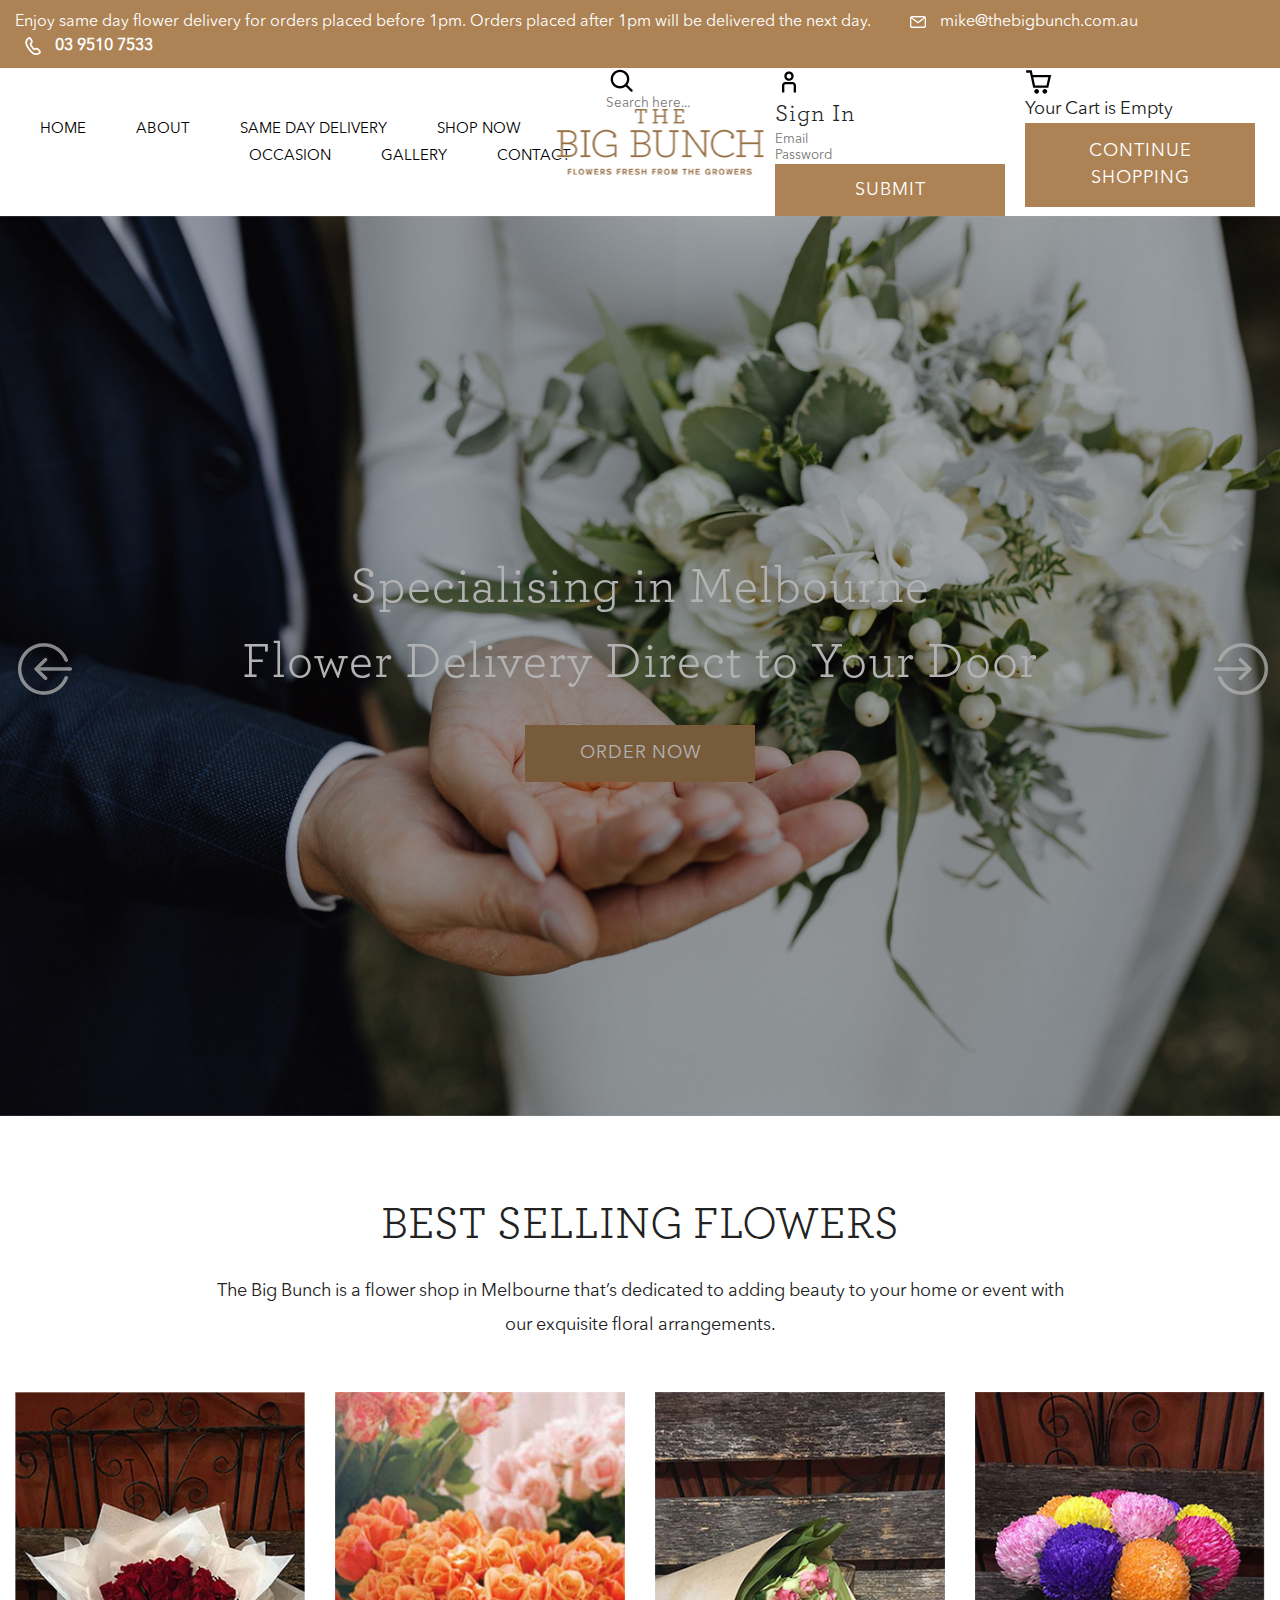
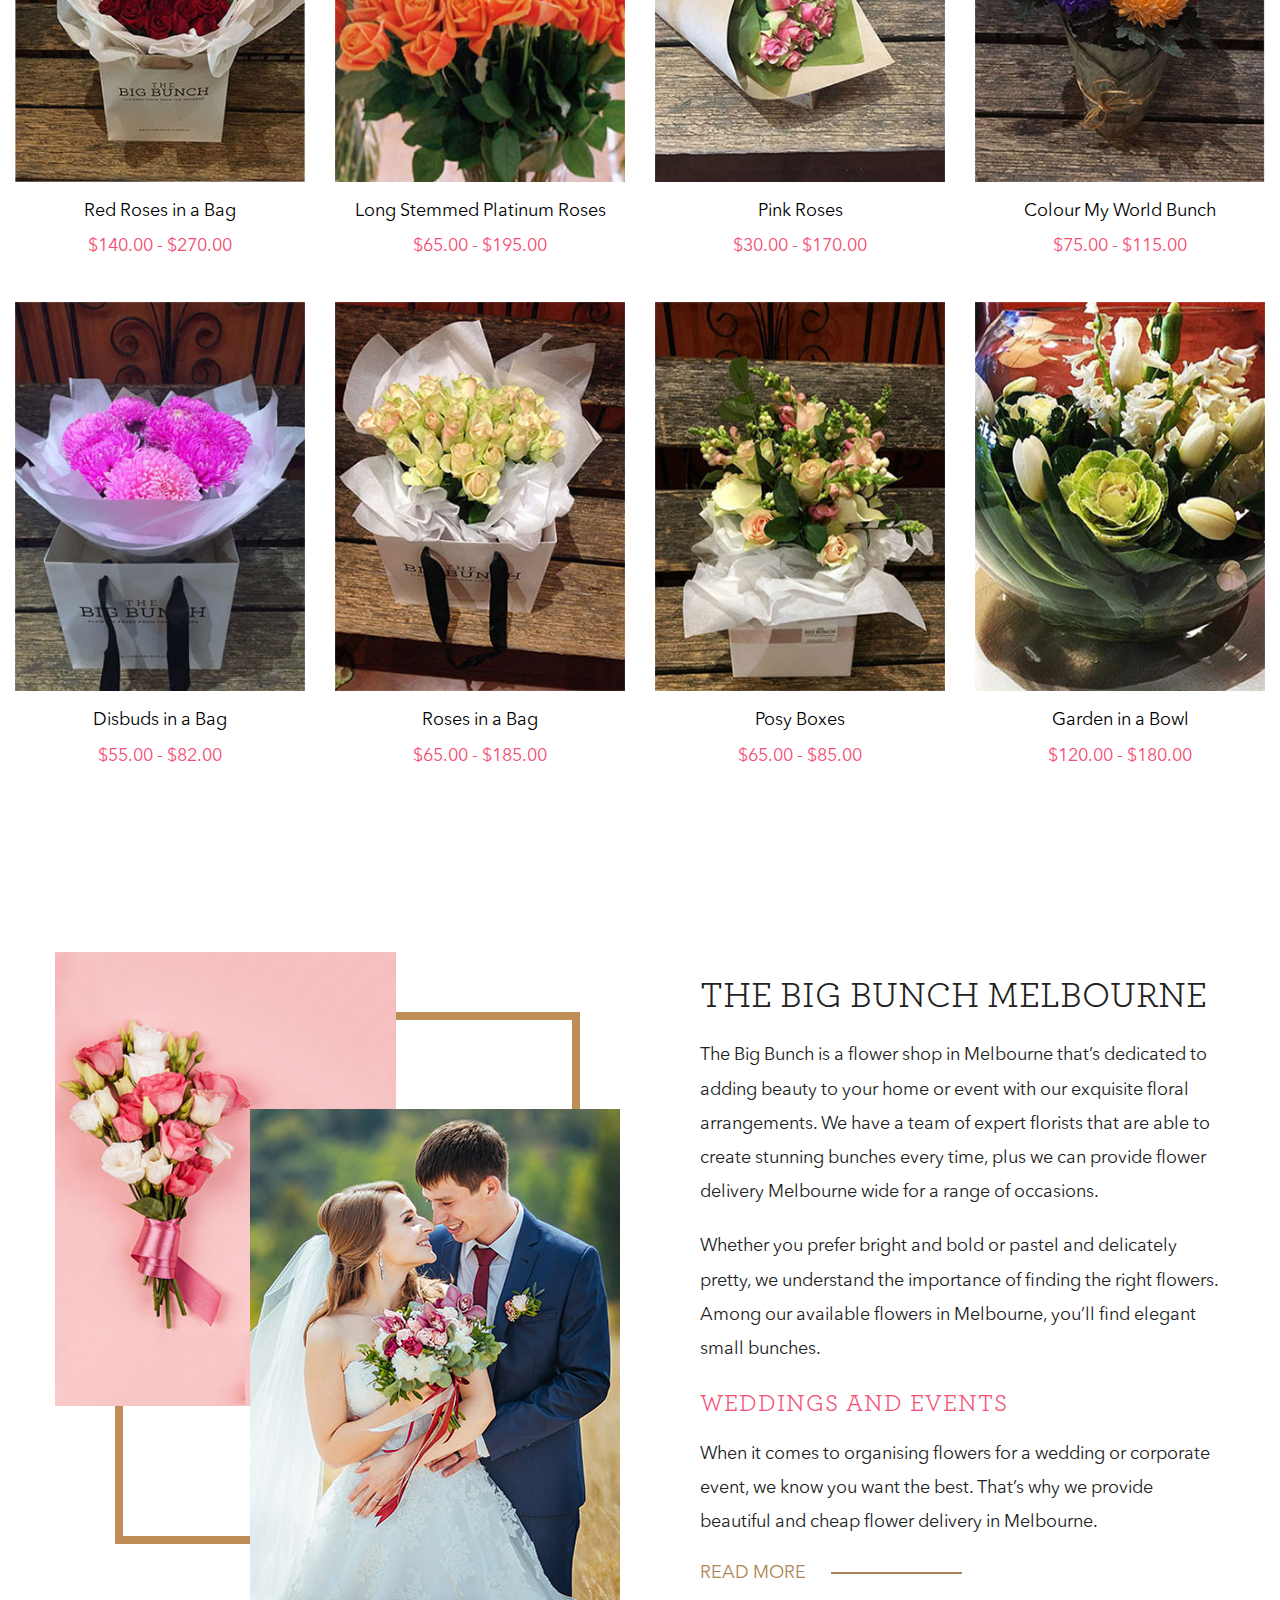
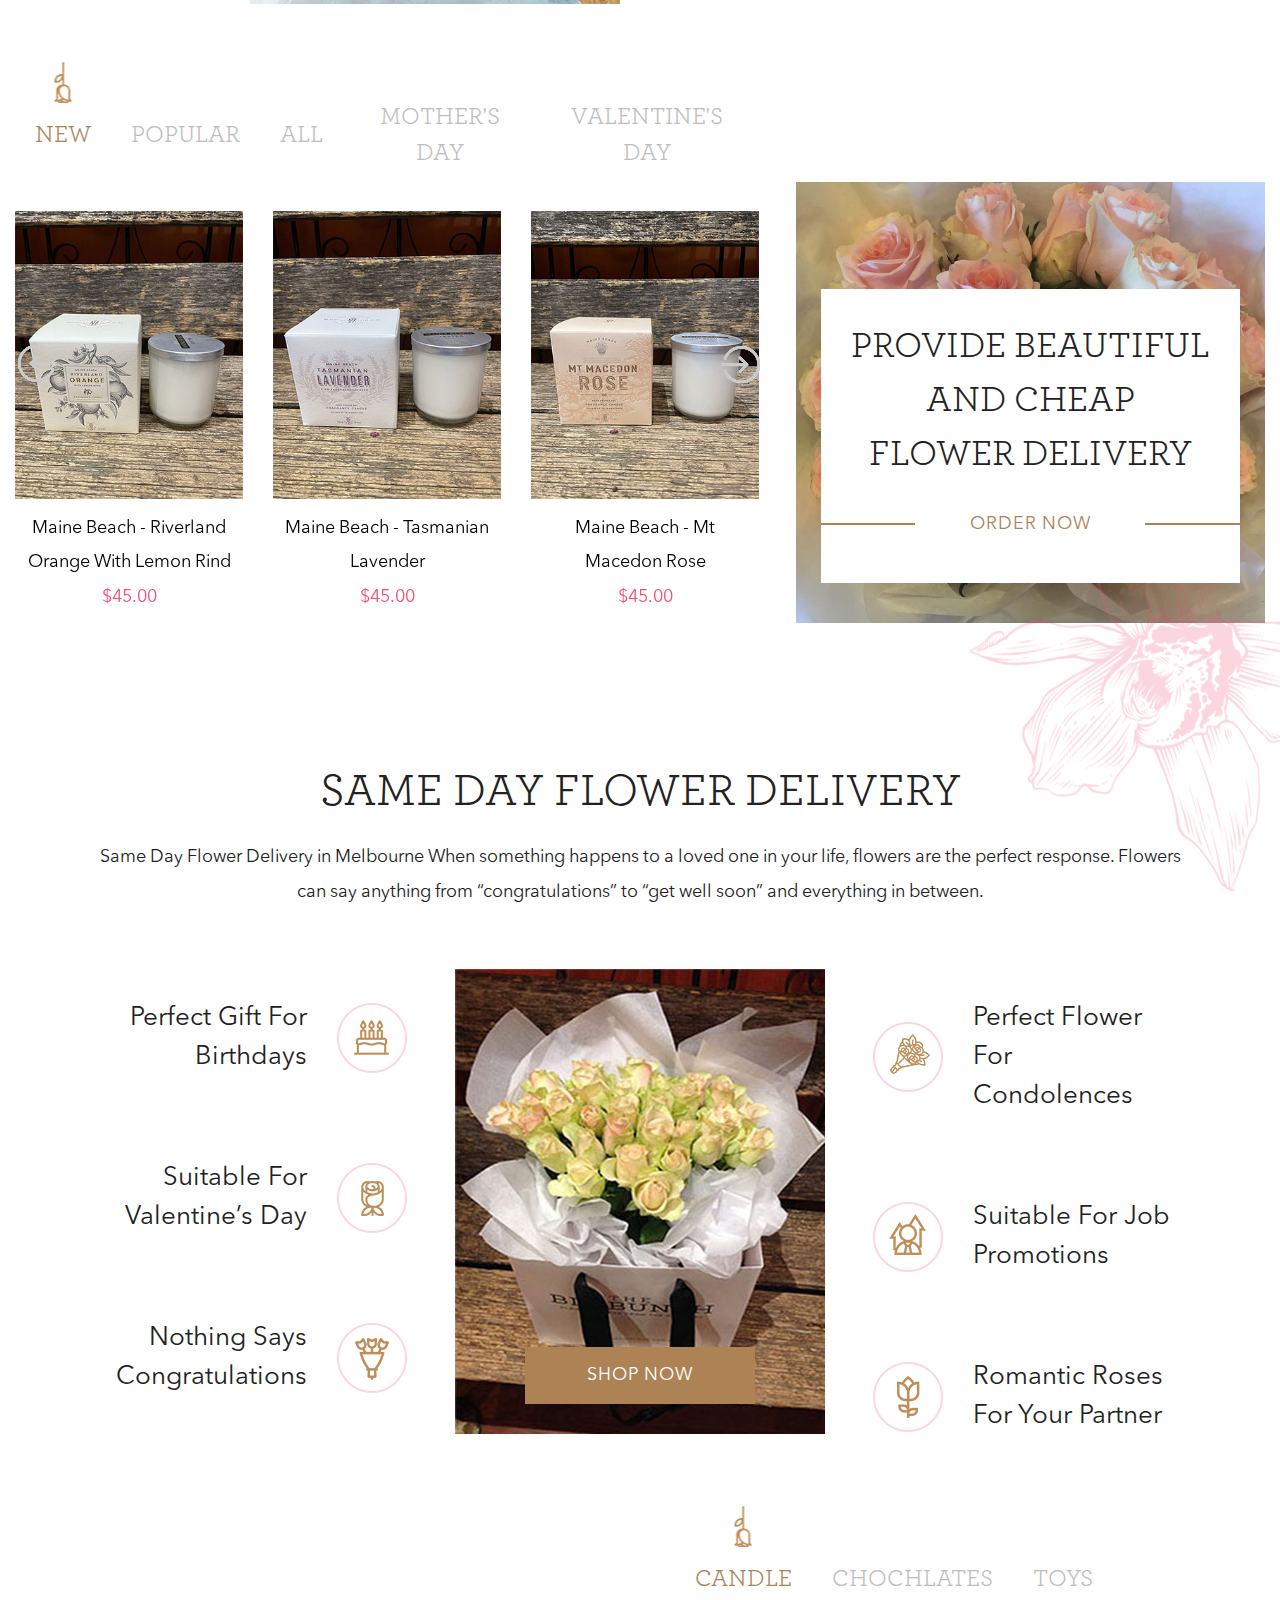
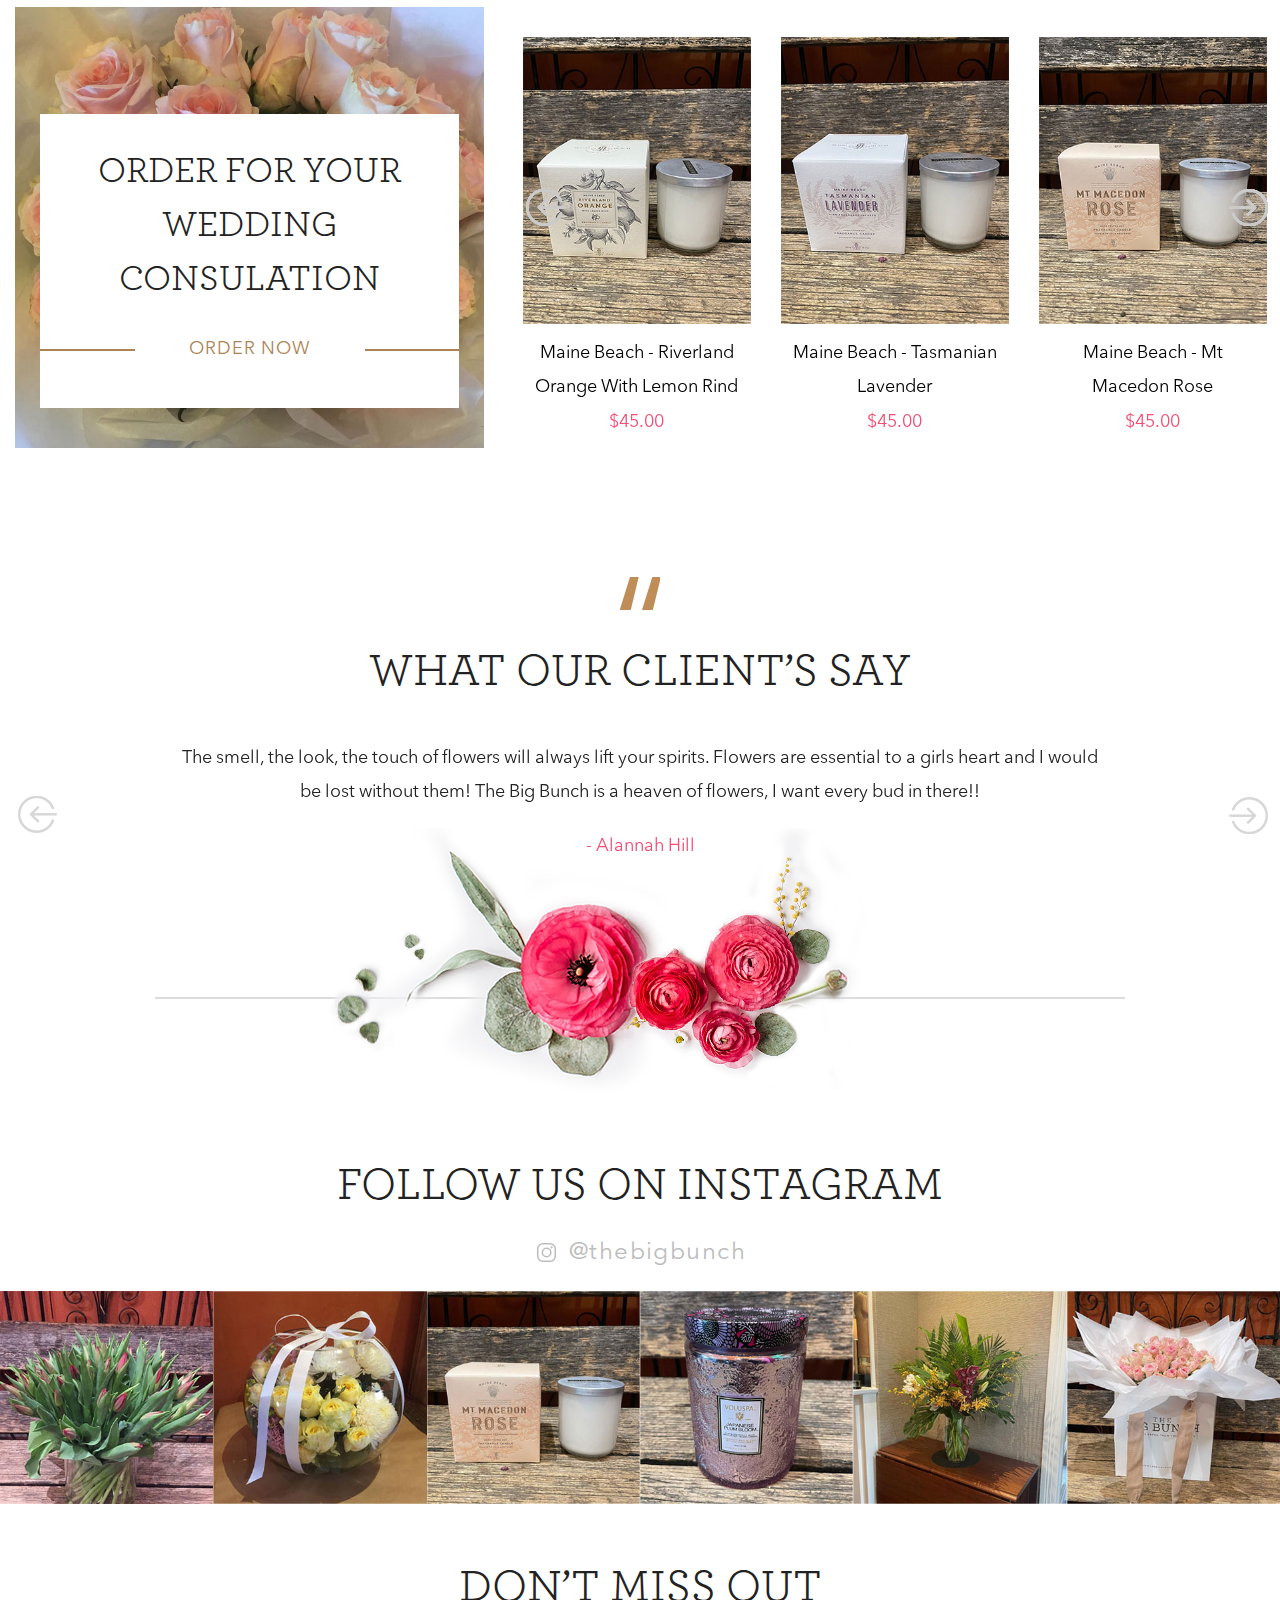
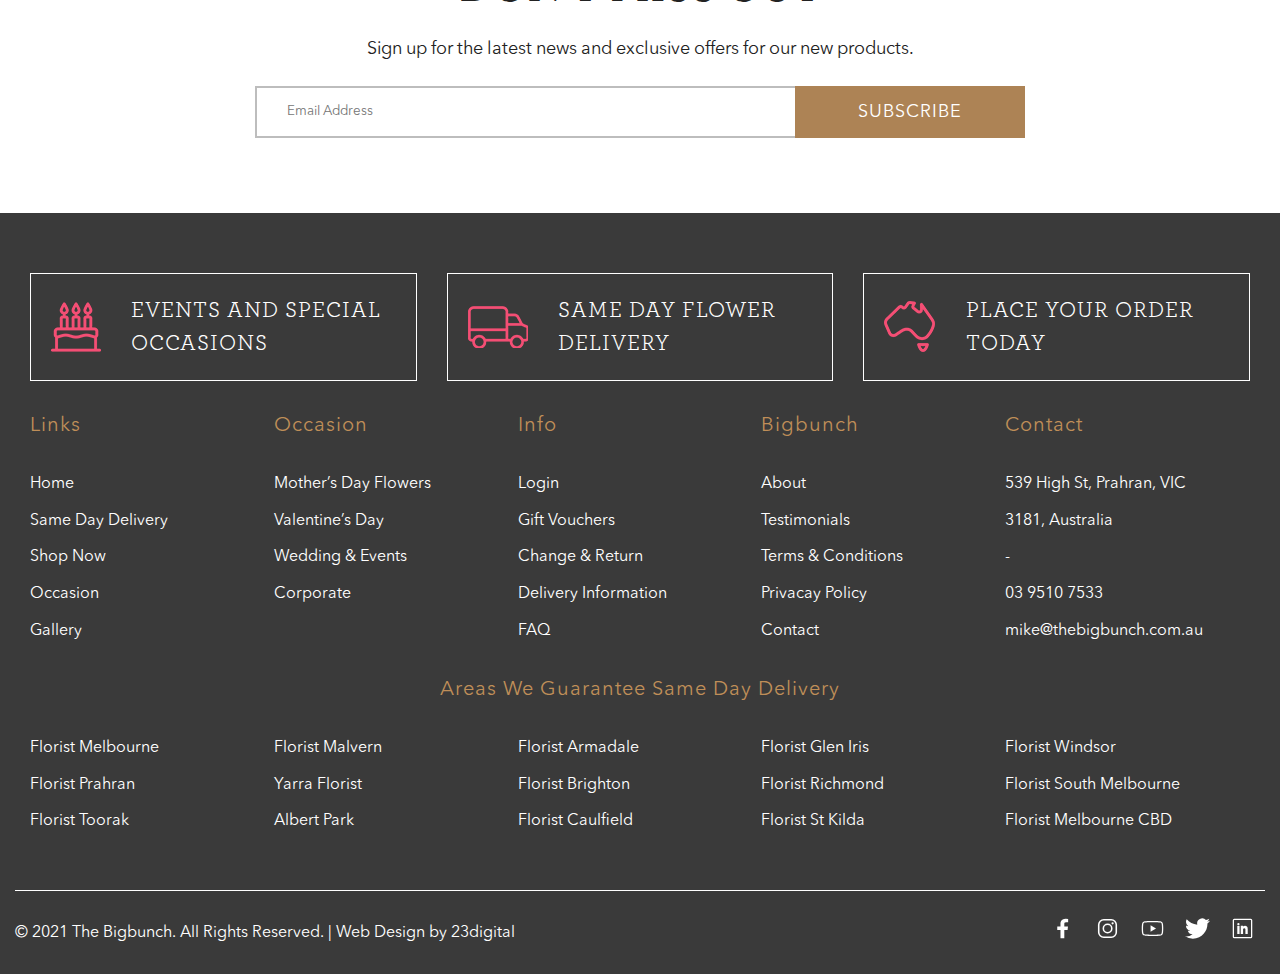
==== commit e9ac3abb: "Update index.html" ====
--- a/index.html
+++ b/index.html
@@ -7,7 +7,7 @@
     <meta name="viewport" content="width=device-width" />
     <link rel="stylesheet" type="text/css" href="css/slick.css"/>
     <link rel="stylesheet" type="text/css" href="css/slick-theme.css"/>
-    <link rel="stylesheet" type="text/css" href="css/style.css" /> 
+    <link rel="stylesheet" type="text/css" href="css/style.css" />
     </head>
         <body>
             <div class="announcment-bar">
@@ -47,9 +47,48 @@
                         </div>
                         <div class="cta-btn">
                             <ul>
-                            <li><a href="#"><svg width="24" height="28" viewBox="0 0 24 24" fill="none" xmlns="http://www.w3.org/2000/svg"><path fill-rule="evenodd" clip-rule="evenodd" d="M18.319 14.4326C20.7628 11.2941 20.542 6.75347 17.6569 3.86829C14.5327 0.744098 9.46734 0.744098 6.34315 3.86829C3.21895 6.99249 3.21895 12.0578 6.34315 15.182C9.22833 18.0672 13.769 18.2879 16.9075 15.8442C16.921 15.8595 16.9351 15.8745 16.9497 15.8891L21.1924 20.1317C21.5829 20.5223 22.2161 20.5223 22.6066 20.1317C22.9971 19.7412 22.9971 19.1081 22.6066 18.7175L18.364 14.4749C18.3493 14.4603 18.3343 14.4462 18.319 14.4326ZM16.2426 5.28251C18.5858 7.62565 18.5858 11.4246 16.2426 13.7678C13.8995 16.1109 10.1005 16.1109 7.75736 13.7678C5.41421 11.4246 5.41421 7.62565 7.75736 5.28251C10.1005 2.93936 13.8995 2.93936 16.2426 5.28251Z" fill="currentColor" /></svg></a></li>
-                            <li><a href="#"><svg width="24" height="28" viewBox="0 0 24 24" fill="none" xmlns="http://www.w3.org/2000/svg"><path fill-rule="evenodd" clip-rule="evenodd" d="M16 7C16 9.20914 14.2091 11 12 11C9.79086 11 8 9.20914 8 7C8 4.79086 9.79086 3 12 3C14.2091 3 16 4.79086 16 7ZM14 7C14 8.10457 13.1046 9 12 9C10.8954 9 10 8.10457 10 7C10 5.89543 10.8954 5 12 5C13.1046 5 14 5.89543 14 7Z" fill="currentColor" /><path d="M16 15C16 14.4477 15.5523 14 15 14H9C8.44772 14 8 14.4477 8 15V21H6V15C6 13.3431 7.34315 12 9 12H15C16.6569 12 18 13.3431 18 15V21H16V15Z" fill="currentColor" /></svg></a></li>
-                                <li><a href="#"><svg width="24" height="28" viewBox="0 0 24 24" fill="none" xmlns="http://www.w3.org/2000/svg"><path fill-rule="evenodd" clip-rule="evenodd" d="M5.79166 2H1V4H4.2184L6.9872 16.6776H7V17H20V16.7519L22.1932 7.09095L22.5308 6H6.6552L6.08485 3.38852L5.79166 2ZM19.9869 8H7.092L8.62081 15H18.3978L19.9869 8Z" fill="currentColor" /><path d="M10 22C11.1046 22 12 21.1046 12 20C12 18.8954 11.1046 18 10 18C8.89543 18 8 18.8954 8 20C8 21.1046 8.89543 22 10 22Z" fill="currentColor" /><path d="M19 20C19 21.1046 18.1046 22 17 22C15.8954 22 15 21.1046 15 20C15 18.8954 15.8954 18 17 18C18.1046 18 19 18.8954 19 20Z" fill="currentColor" /></svg></a></li>
+                            <li class="search">
+                            	<a href="#"><svg width="24" height="28" viewBox="0 0 24 24" fill="none" xmlns="http://www.w3.org/2000/svg"><path fill-rule="evenodd" clip-rule="evenodd" d="M18.319 14.4326C20.7628 11.2941 20.542 6.75347 17.6569 3.86829C14.5327 0.744098 9.46734 0.744098 6.34315 3.86829C3.21895 6.99249 3.21895 12.0578 6.34315 15.182C9.22833 18.0672 13.769 18.2879 16.9075 15.8442C16.921 15.8595 16.9351 15.8745 16.9497 15.8891L21.1924 20.1317C21.5829 20.5223 22.2161 20.5223 22.6066 20.1317C22.9971 19.7412 22.9971 19.1081 22.6066 18.7175L18.364 14.4749C18.3493 14.4603 18.3343 14.4462 18.319 14.4326ZM16.2426 5.28251C18.5858 7.62565 18.5858 11.4246 16.2426 13.7678C13.8995 16.1109 10.1005 16.1109 7.75736 13.7678C5.41421 11.4246 5.41421 7.62565 7.75736 5.28251C10.1005 2.93936 13.8995 2.93936 16.2426 5.28251Z" fill="currentColor" /></svg></a>
+                            	<div class="search-bar">
+                                	<form class="searchform">
+                                    	<div class="form-input-wrapper">
+                                        	<input type="search" name="" value="" placeholder="Search here..." class=				 												"search-input" />
+                                            <input type="submit" name="" value="" class="search-submit" />
+                                        </div>
+                                    </form>
+                                </div>
+                            </li>
+                            <li class="user "><a class="user open-collapse" href="#"><svg width="24" height="28" viewBox="0 0 24 24" fill="none" xmlns="http://www.w3.org/2000/svg"><path fill-rule="evenodd" clip-rule="evenodd" d="M16 7C16 9.20914 14.2091 11 12 11C9.79086 11 8 9.20914 8 7C8 4.79086 9.79086 3 12 3C14.2091 3 16 4.79086 16 7ZM14 7C14 8.10457 13.1046 9 12 9C10.8954 9 10 8.10457 10 7C10 5.89543 10.8954 5 12 5C13.1046 5 14 5.89543 14 7Z" fill="currentColor" /><path d="M16 15C16 14.4477 15.5523 14 15 14H9C8.44772 14 8 14.4477 8 15V21H6V15C6 13.3431 7.34315 12 9 12H15C16.6569 12 18 13.3431 18 15V21H16V15Z" fill="currentColor" /></svg></a>
+                                        	<div class="my-acc side-collapse">
+                                            	<div class="cancel"></div>
+                                            	<div class="account-form">
+                                                	<form class="user-login-form">
+                                                    	<h4>Sign In</h4>
+                                                        <div class="field-wrapper">
+                                                        <div class="input-wrapper">
+                                                        	<input type="email" class="login-field" placeholder="Email">
+                                                         </div>   
+                                                         <div class="input-wrapper">   
+                                                            <input type="password" class="login-field" placeholder="Password"/>
+                                                         </div>
+                                                         <div class="btn-wrapper">
+                                                         	<input type="submit" class="p-btn"/>
+                                                         </div>
+                                                        </div>
+                                                    </form>
+                                            	</div>
+                                            </div>       
+                            </li>
+                             <li class="cart ">
+                             	<a class="open-collapse" href="#"><svg width="24" height="28" viewBox="0 0 24 24" fill="none" xmlns="http://www.w3.org/2000/svg"><path fill-rule="evenodd" clip-rule="evenodd" d="M5.79166 2H1V4H4.2184L6.9872 16.6776H7V17H20V16.7519L22.1932 7.09095L22.5308 6H6.6552L6.08485 3.38852L5.79166 2ZM19.9869 8H7.092L8.62081 15H18.3978L19.9869 8Z" fill="currentColor" /><path d="M10 22C11.1046 22 12 21.1046 12 20C12 18.8954 11.1046 18 10 18C8.89543 18 8 18.8954 8 20C8 21.1046 8.89543 22 10 22Z" fill="currentColor" /><path d="M19 20C19 21.1046 18.1046 22 17 22C15.8954 22 15 21.1046 15 20C15 18.8954 15.8954 18 17 18C18.1046 18 19 18.8954 19 20Z" fill="currentColor" /></svg></a>
+                             	<div class="cart-status side-collapse">
+                                <div class="cancel"></div>
+                                	<div class="cart-item">
+                                    	<span>Your Cart is Empty</span>
+                                        <a href="#" class="p-btn">Continue Shopping</a>
+                                    </div>
+                                </div>	
+                             </li>
                             </ul>
                         
                         </div>
@@ -125,7 +164,7 @@
                                         <p class="flower-title">Long Stemmed Platinum Roses</p>
                                          <div class="price-holder">
                                         	<span class="price">$65.00 - $195.00</span>
-                                        	<div class=""><a rel="nofollow" href="#" class="act-btn">Select Options</a></div>
+                                        	<div><a href="#" class="act-btn">Select Options</a></div>
 										</div>
                                     </div>
                                     </a>
@@ -234,7 +273,11 @@
                 <section class="product-slider">
                     <div class="product-slider-detail">
                         <div class="slider-container">
+                        <!--<div class=" filter-btn"> 
+                        	<span class="p-btn">Filter</span>
+                            </div>-->
                             <div class="link-container">
+                            	<!--<span class="close"><img src="images/close.png" /></span>-->
                                 <ul>
                                     <li class="tab-link active-link" id="link_one" data-title="slide_one" data-icon="slotkeyone">NEW</li>
                                     <li class="tab-link" id="link_two" data-title="slide_two" data-icon="slotkeytwo">POPULAR</li>
@@ -549,7 +592,11 @@
                 <section class="toy-product-slider">
                     <div class="product-slider-detail">
                         <div class="slider-container">
+                        	<!--<div class=" filter-btn"> 
+                        	<span class="p-btn">Filter</span>
+                            </div>-->
                             <div class="link-container">
+                            <!--<span class="close"><img src="images/close.png" /></span>-->
                                 <ul>
                                     <li class="tab-link active-link" id="link_six" data-title="slide_six" data-icon="slotkeysix">	 										Candle</li>
                                     <li class="tab-link" id="link_seven" data-title="slide_seven" data-icon="slotkeyseven"> 		 	 										chochlates</li>
@@ -942,7 +989,19 @@
                 speed: 300,
                 appendArrows:".slider-container",
                 slidesToShow: 3,
-                slidesToScroll: 1
+                slidesToScroll: 1,
+				responsive: [
+				{
+			   	breakpoint: 579,
+			   	settings: {
+				arrows: false,
+				slidesToShow: 1,
+				slidesToScroll: 1,
+				appendArrows:".slider-container"
+				
+			  }
+			}
+  ]
               });
           
               $('.testimonial-slider').slick({
@@ -979,10 +1038,32 @@
           });
 		  
     		$(".humburger").on("click touchstart", function (e) {
-         		e.stopPropagation();
-         		e.preventDefault();
-         		$("body").toggleClass("menu-open");
+         		$(this).parent().toggleClass("menu-open");
          	});
+			
+			//$(".filter-btn").on("click touchstart", function (e) {
+//         		e.stopPropagation();
+//         		e.preventDefault();
+//				$(this).parent().addClass("menu-open");
+//         	});
+			
+			$(".close").on("click touchstart", function (e) {    
+				$(this).parent().parent().removeClass("menu-open");
+         	});
+			
+			$(".cta-btn ul li a").on("click touchstart", function (e) {
+         		$(this).parent().toggleClass("toggle-open").children('div').addClass('active');
+				$(this).parent().siblings().removeClass("toggle-open");
+         	});
+			
+			$(".open-collapse").on("click touchstart", function (e) {
+         		$(this).parent().addClass("collapse-right");
+         	});
+				
+			$(".cancel").on("click touchstart", function (e) {
+         		$(this).parent().parent().removeClass("collapse-right");
+         	});
+			
         });
            </script>
            
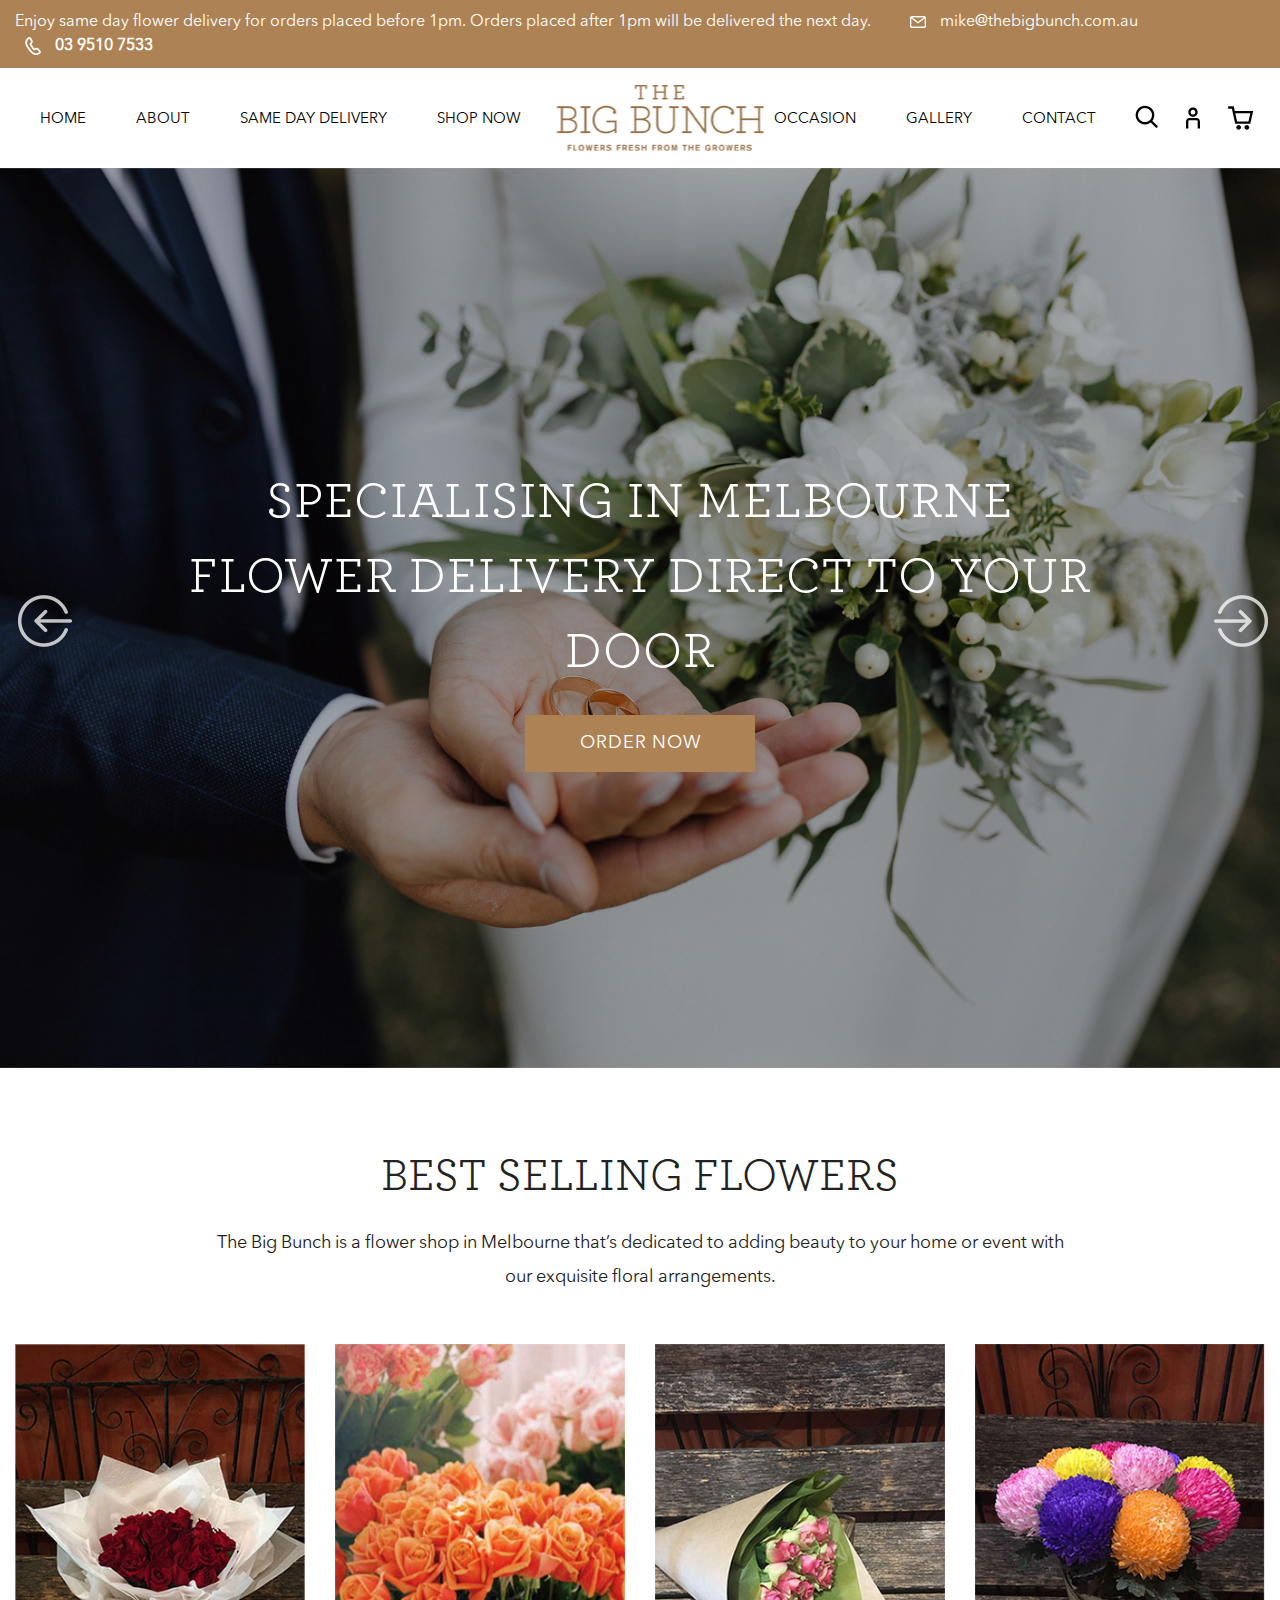
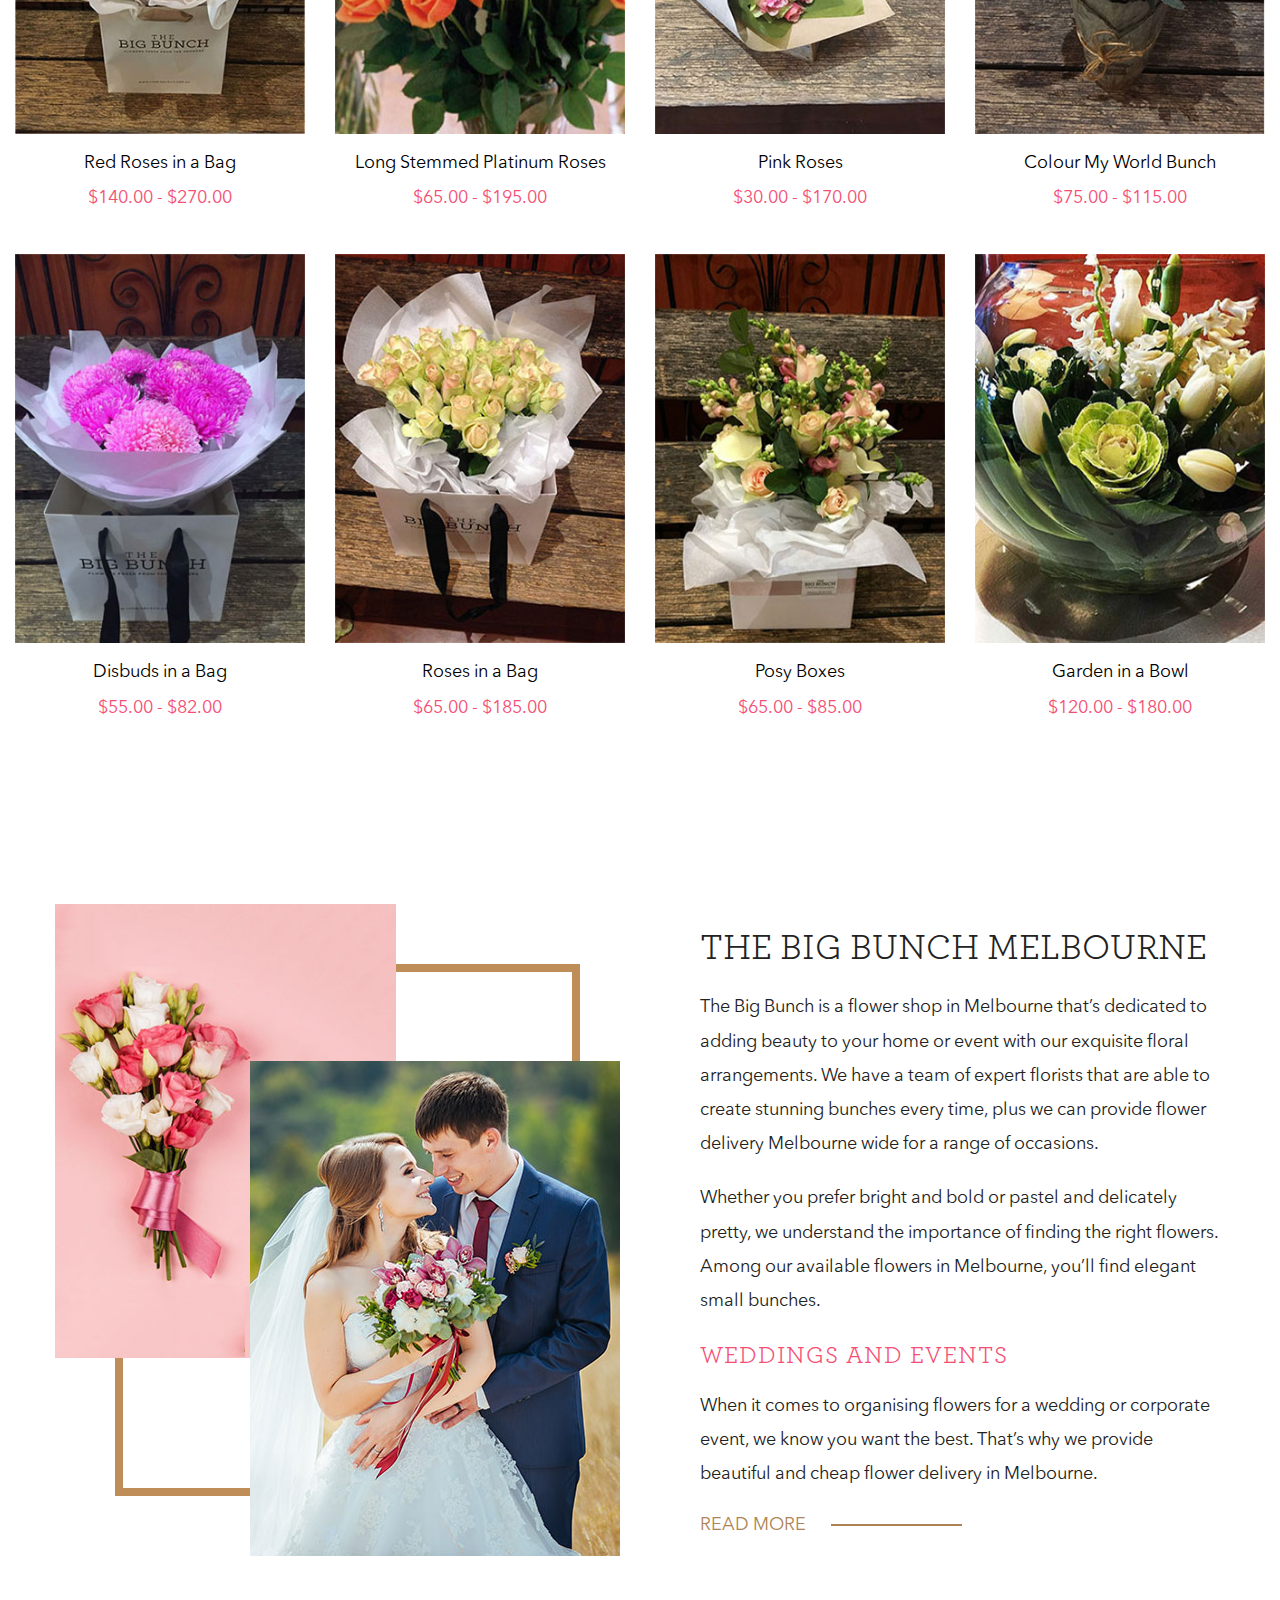
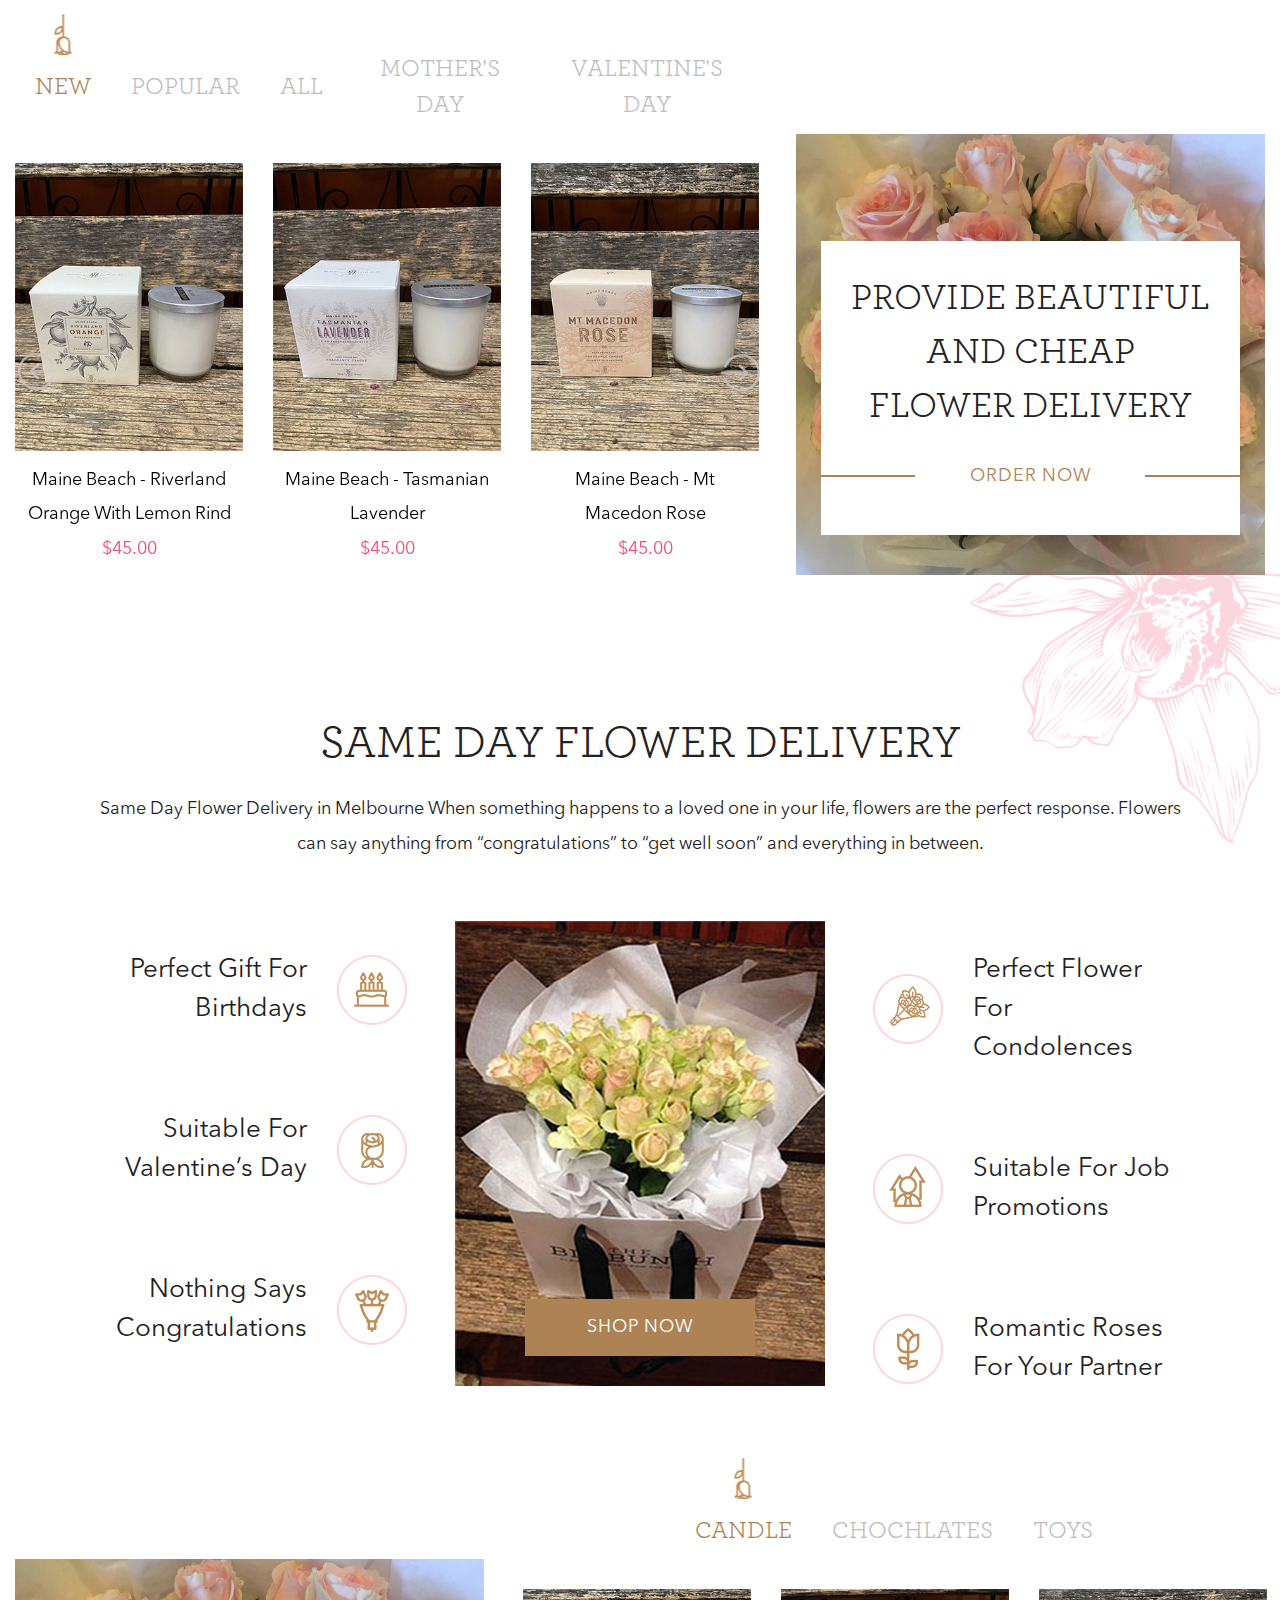
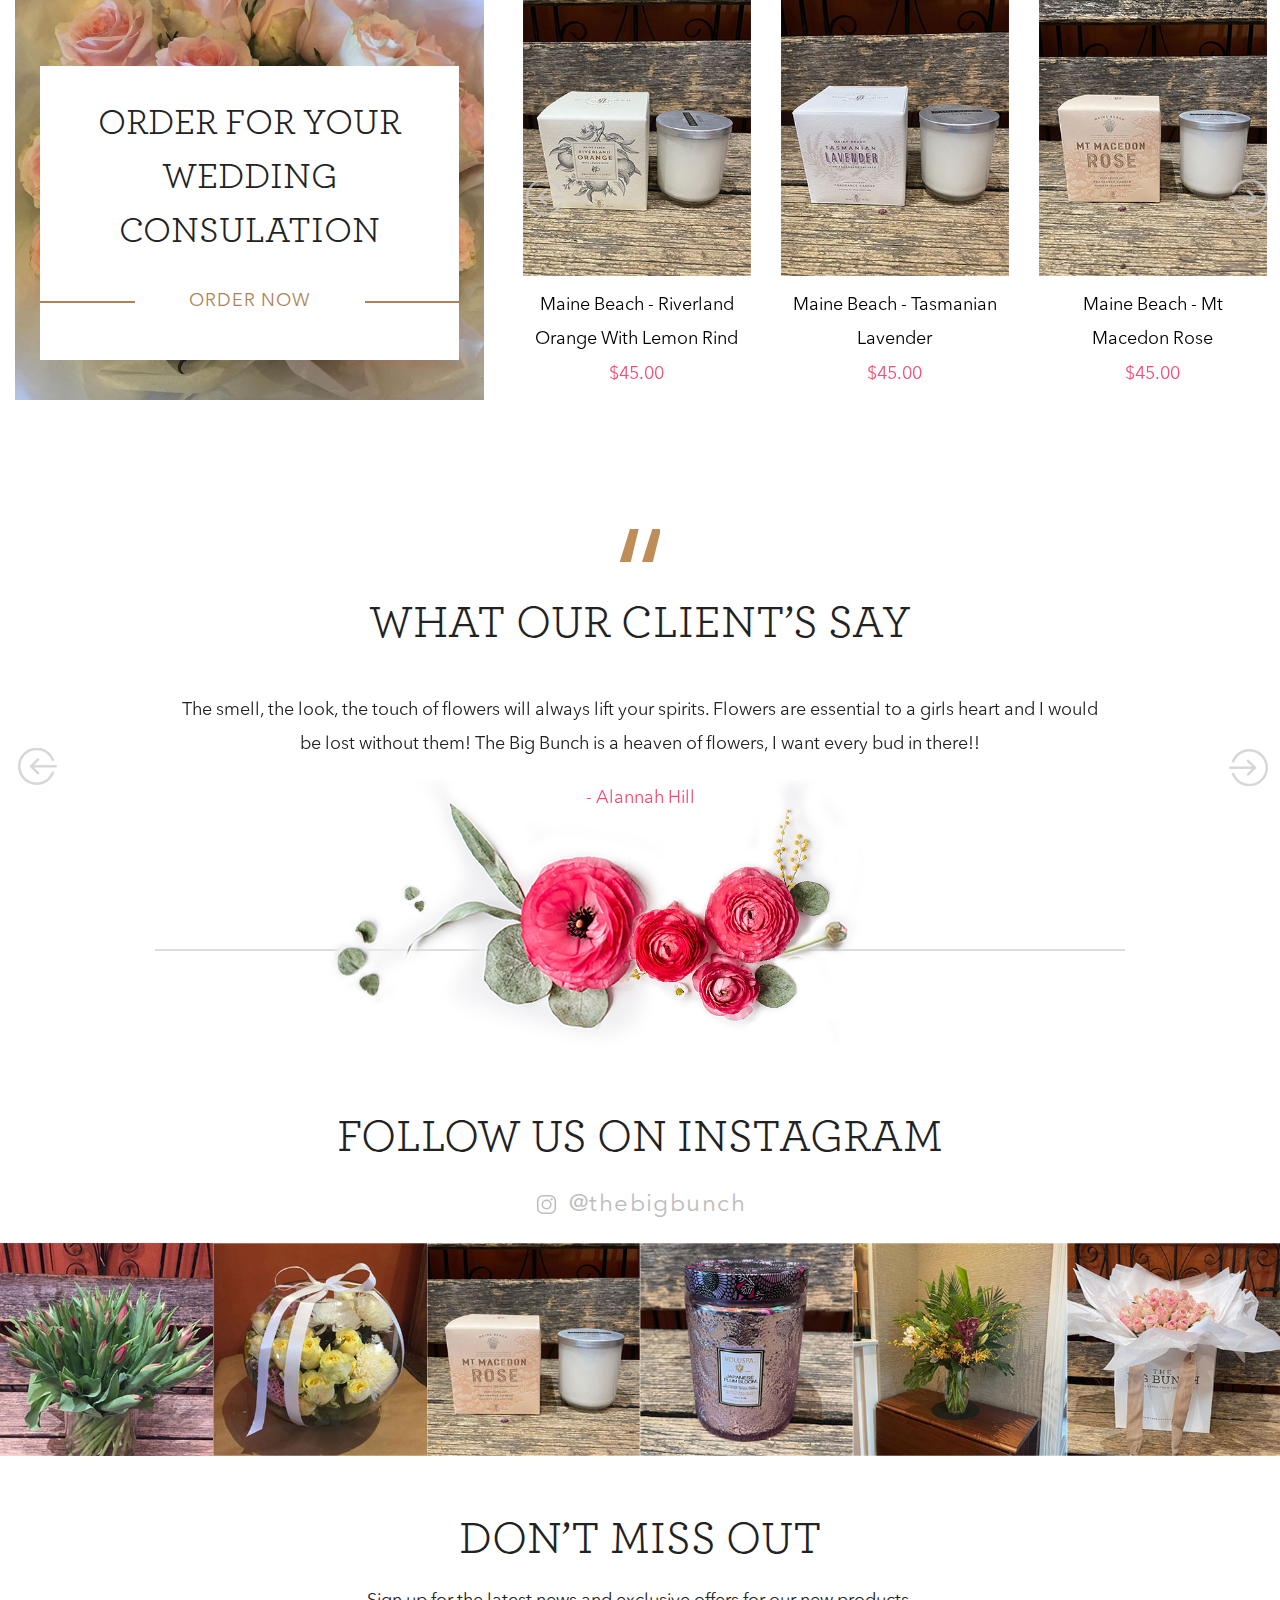
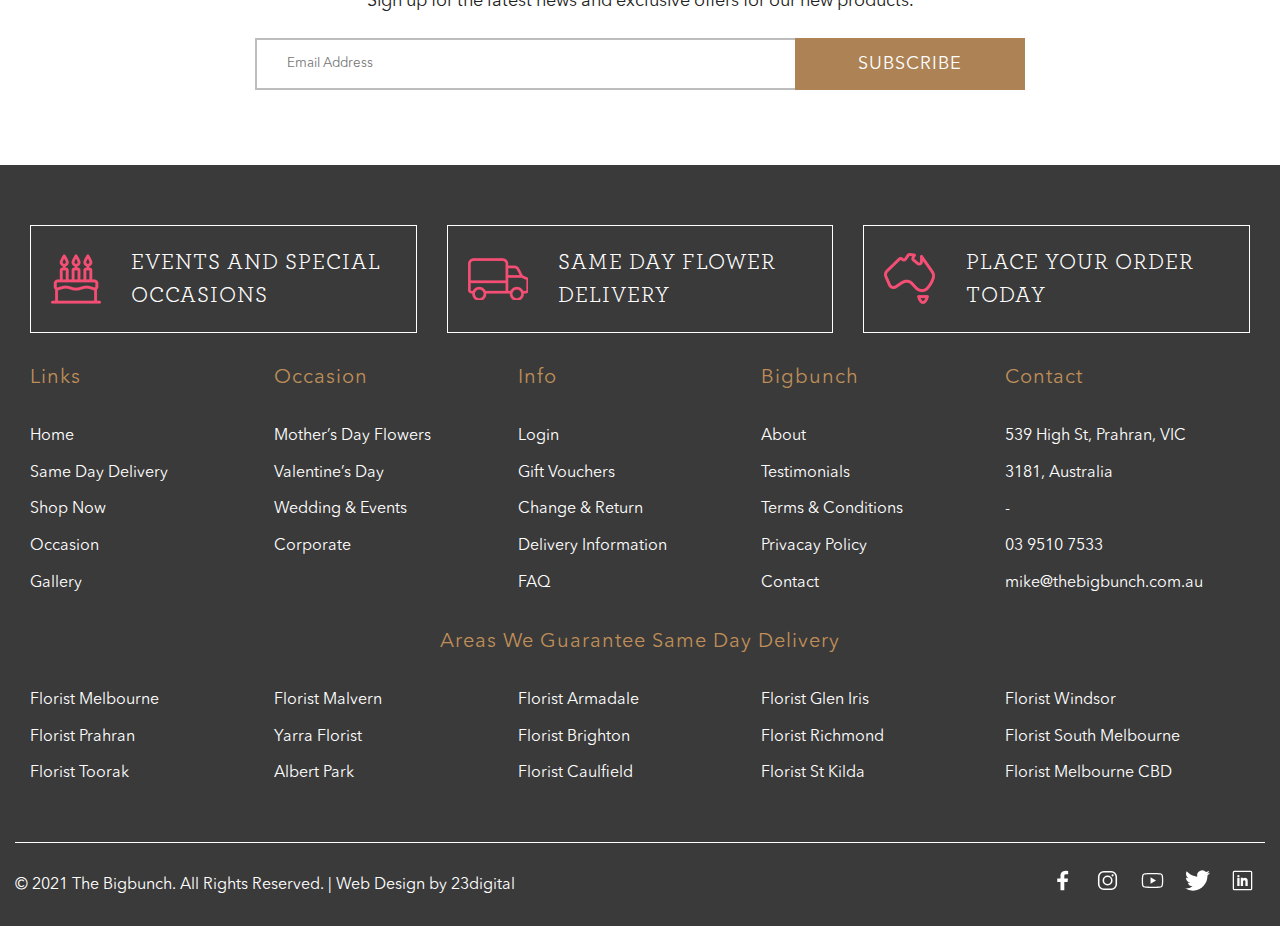
==== commit 7082a905: "Update index.html" ====
--- a/index.html
+++ b/index.html
@@ -14,7 +14,8 @@
                 <div class="container">
                     <div class="bar-wrapper">
                         <span class="announcment">
-                            Enjoy same day flower delivery for orders placed before 1pm. Orders placed after 1pm will be delivered	                    		 the next day.
+                            Enjoy same day flower delivery for orders placed before 1pm. Orders placed after 1pm will be 					                              delivered the next day.
+                            <div class="close"></div>
                          </span>   
                         <span class="contact">
                             <a href="mailto:mike@thebigbunch.com.au" class="email">mike@thebigbunch.com.au</a>
@@ -22,6 +23,7 @@
                         </span>
                     </div>
                 </div>
+                
             </div>
             <header class="site-header">
                 <div class="container">
@@ -987,7 +989,7 @@
                 infinite: true,
                 arrows: true,
                 speed: 300,
-                appendArrows:".slider-container",
+                //appendArrows:".product-feature-slider-main",
                 slidesToShow: 3,
                 slidesToScroll: 1,
 				responsive: [
@@ -996,8 +998,8 @@
 			   	settings: {
 				arrows: false,
 				slidesToShow: 1,
-				slidesToScroll: 1,
-				appendArrows:".slider-container"
+				slidesToScroll: 1
+				//appendArrows:".product-feature-slider-main"
 				
 			  }
 			}
@@ -1038,6 +1040,8 @@
           });
 		  
     		$(".humburger").on("click touchstart", function (e) {
+				e.stopPropagation();
+				e.preventDefault();
          		$(this).parent().toggleClass("menu-open");
          	});
 			
@@ -1048,10 +1052,12 @@
 //         	});
 			
 			$(".close").on("click touchstart", function (e) {    
-				$(this).parent().parent().removeClass("menu-open");
+				$(this).parent().addClass("announce-close");
          	});
 			
 			$(".cta-btn ul li a").on("click touchstart", function (e) {
+				e.stopPropagation();
+				e.preventDefault();
          		$(this).parent().toggleClass("toggle-open").children('div').addClass('active');
 				$(this).parent().siblings().removeClass("toggle-open");
          	});
--- a/css/style.css
+++ b/css/style.css
@@ -164,6 +164,23 @@
 	max-width:970px;
 	margin-right:25px;
 	width:100%;
+	position:relative;
+}
+.announce-close{display:none !important;}
+.close{
+	display:none;
+	height: 20px;
+    width: 20px;
+    background-image: url(../images/close.png);
+    background-color: transparent;
+    background-position: center;
+    background-repeat: no-repeat;
+    background-size: 20px 20px;
+    cursor: pointer;
+    position: absolute;
+    right: 10px;
+    filter: invert(100%) sepia(0%) saturate(7500%) hue-rotate(
+254deg) brightness(106%) contrast(104%);
 }
 .contact{
 	max-width:400px;
@@ -228,7 +245,8 @@
 nav.navigation ul li:nth-child(n+5) {
     float: right;
 }
-.cta-btn ul {
+
+.cta-btn > ul {
     display: flex;
 }
 .cta-btn li {
@@ -242,6 +260,132 @@
 .cta-btn ul li svg:hover{	
 	fill:#f44e74;
 }
+.search-bar {
+	display:none;
+    position: absolute;
+    width: 350px;
+    right: 100px;
+    background: #fff;
+    top: 60%;
+    margin: 10px 0 0 0;
+    z-index: 1;
+}
+.form-input-wrapper {
+    position: relative;
+}
+input.search-input {
+    line-height: 60px;
+    font-size: 18px;
+    color: #222222;
+    border-bottom: 2px solid #cdcdcd !important;
+    padding: 0 0;
+    height: 60px;
+    padding: 0 50px 0 10px;
+    background: transparent;
+    transition: all 0.5s ease;
+    width: 100%;
+    text-transform: none;
+    font-weight: 400;
+    appearance: none;
+    box-shadow: none !important;
+    letter-spacing: 0.02em;
+    border: 0;
+}
+input.search-submit {
+    position: absolute;
+    top: 50%;
+    right: 15px;
+    transform: translateY(-50%);
+    height: 26px;
+    width: 26px;
+    background-image: url(../images/search.png);
+    background-repeat: no-repeat;
+}
+.user-option{display:none;}
+.user-option > ul {
+    position: absolute;
+    height: auto;
+    width: 140px;
+    right: -70px;
+    top: 100%;
+    display: block;
+    transition: all 0.5s ease;
+    box-shadow: 0 0 3px rgb(255 255 255 / 20%);
+    transform: translateX(-50%);
+    margin: 10px 0 0 0;
+    z-index: 1;
+}
+.user-option > ul > li {
+    display: block;
+    border-bottom: 1px solid transparent;
+}
+.user-option > ul > li > a {
+    background-color: #ad8355;
+    color: #fff;
+    display: block;
+    padding: 5px 10px;
+}
+.toggle-open .active{display:block;}
+
+.cart-item {
+    margin: 30px 10px 0;
+}
+.cart-item span{display:block; margin:10px 0 20px}
+.cart-item .p-btn{border:2px solid transparent;}
+.cart-item .p-btn:hover{border-color:#ad8355;}
+.side-collapse {
+    position: fixed;
+    text-align: center;
+    width: 30%;
+    height: 100%;
+    z-index: 1;
+    background-color: #fff;
+    right: -30%;
+    top: 0;
+    padding: 60px 0;
+	transition: all 0.2s linear;
+    overflow: auto;
+    margin: 0;
+    overflow-x: hidden;
+}
+.collapse-right .side-collapse{
+	right:0;
+	position: fixed;
+}
+.side-collapse .cancel{
+	height:48px;
+	width:48px;
+	background-image:url(../images/close.png);
+	background-color:transparent;
+	background-position:center;
+	background-repeat:no-repeat;
+	cursor:pointer;
+	position: absolute;
+    top: 20px;
+    left: 20px;
+	
+}
+.account-form {
+    display: inline-block;
+    margin: 60px auto;
+}
+.account-form .p-btn{border:2px solid transparent;}
+.account-form .p-btn:hover{border-color:#ad8355;}
+form.user-login-form h4 {
+    margin-bottom: 20px;
+}
+.input-wrapper {
+    width: 350px;
+    margin-bottom: 15px;
+}
+input.login-field {
+    position: relative;
+    height: 50px;
+    padding: 13px 14px;
+    border: 2px solid #bdbdbd;
+    transition: padding-top .3s ease-in-out;
+    width: 100%;
+}
 .logo {
     position: absolute;
     left: 50%;
@@ -251,29 +395,29 @@
 section.banner{
 	position:relative;	
 }
-section.banner:before {
-    position: absolute;
-    content: '';
-    top: 0;
-    bottom: 0;
-    left: 0;
-    right: 0;
-    background-color: rgb(0 0 0 / 30%);
-    z-index: 1;
-	pointer-events:none;
-}
 .slide-wrapper{
 	position:relative;	
 }
 .slide-item {
     min-height: 100vh;
-    height: 800px;
+    height: 100%;
 	display: flex !important;
 	align-items: center;
 	justify-content:center;
 	text-align:center;
     background-size: cover;
     background-position: center;
+	position:relative;
+}
+.slide-item:before {
+    position: absolute;
+    content: '';
+    top: 0;
+    bottom: 0;
+    left: 0;
+    right: 0;
+    background-color: rgb(0 0 0 / 30%);
+	pointer-events:none;
 }
 .slide-item .slide-wrapper .slider-header-block {
     max-width: 78%;
@@ -284,6 +428,7 @@
 }
 .slide-wrapper .slider-header-block h1 {
     margin-bottom: 25px;
+	text-transform: uppercase;
 }
 .slide button.slick-prev {
     left: 0;
@@ -407,24 +552,15 @@
     position: relative;
     grid-template-columns: repeat(12, 1fr);
 }
-.event-img:after {
-   position: absolute;
-    content: '';
-    background-image: url(../images/square.png);
-    width: 200px;
-    height: 195px;
+
+.event-img:before {
+  position: absolute;
+    content: '';
+    border: 8px solid #bf8e58;
+    top: 60px;
+    right: 60px;
     bottom: 60px;
     left: 60px;
-    z-index: -1;
-}
-.event-img:before {
-   position: absolute;
-    content: '';
-    background-image: url(../images/square.png);
-    width: 200px;
-    height: 195px;
-    top: 60px;
-    right: 60px;
     z-index: -1;
 }
 .event-img .event-img-1 {
@@ -499,6 +635,7 @@
 .product-feature-slider-main {
 	max-width:960px;
     margin:40px auto 0;
+	position:relative;
 	
 }
 .product-feature-slider .slick-slide {
@@ -923,7 +1060,9 @@
 }
 
 @media only screen and (max-width:1366px) {
-	
+.slide-item .slide-wrapper .slider-header-block {
+    max-width: 85%;
+}
 .link-container ul li{
 	padding: 0 20px;
 }
@@ -964,7 +1103,7 @@
 
 @media only screen and (max-width:1024px) {
 	/*ipad landscap view*/	
-	
+.close{display:block;}
 .humburger {
     position: relative;
     display: block;
@@ -1077,6 +1216,7 @@
         background: transparent;
         transition: all 0.2s linear;
 }
+.side-collapse{width:40%; right:-40%;}
 .slide-item .slide-wrapper .slider-header-block {
     max-width: 85%;
 }
@@ -1132,23 +1272,191 @@
 		
 }
 @media only screen and (max-width:767px) {
+body {
+    font-size: 14px;
+}
+h1 {
+    font-size: 35px;
+}
+h2 {
+    font-size: 28px;
+}
+h3 {
+    font-size: 25px;
+}
+h4 {
+    font-size: 20px;
+}
+h5 {
+    font-size: 16px;
+}
+p {
+    font-size: 14px;
+	margin-bottom:10px;
+}
+.p-btn {
+    padding: 10px;
+     font-size: 14px;
+	 min-width: 140px;
+}
+.section-title {
+    padding: 0 0 10px;
+ }
+.logo{
+	margin:0;
+}
+.side-collapse {
+    width: 50%;
+    right: -50%;
+}
+.slide-item .slide-wrapper .slider-header-block {
+    max-width: 100%;
+}
 .slide .slick-arrow {
 		display:none;
 }
+.best-sell {
+    padding: 40px 0;
+}
+
 .feature-card {
     grid-template-columns: repeat(2, 1fr);
     grid-template-rows: repeat(4, 1fr);	
+	margin-top: 30px;
+}
+.link-container ul li {
+    padding: 0px 18px;
+}
+.events {
+    padding: 40px 0;
 }
 .event-wrapper {
     flex-direction: column;
 }
 .event-img{
-margin-bottom: 30px;
+	max-width: 60%;
+	margin-bottom: 30px;
 }
 .event-content {
     max-width: 100%;
 	padding:0;
 }
+.product-slider {
+    padding: 0 0 40px;
+}
+.active-link.tab-link:after{display:none;}
+.link-container ul {
+   display:block;
+}
+.link-container ul li {
+    padding: 10px 15px;
+    width: 100%;
+    border: 2px solid;
+    text-align: left;
+    margin-bottom: 10px;
+}
+section.delivery_feature {
+    padding: 40px 0;
+}
+.delivery-feature-list {
+    margin-top: 30px;
+}
+.delivery-feature-list .col-4 ul li {
+      font-size: 18px;
+	  margin: 30px 0;
+}
+section.toy-product-slider {
+    padding-bottom: 40px;
+}
+section.testimonials {
+    padding: 40px 0;
+}
+section.testimonials:before{
+	top:0;
+}
+.insta-post-wrapper {
+    grid-template-columns: repeat(3, 1fr);
+    grid-template-rows: 2fr;
+}
+.insta-post .title-block a.insta-id {
+    font-size: 18px;
+}
+section.newsletter {
+    padding: 40px 0;
+}
+.newsletter-wrapper .sign-up {
+    max-width: 380px;
+}
+footer.site-footer {
+    padding: 40px 0 0;	
+}
+.footer-block {
+    margin: 0 8px 20px;
+}
+h5.footer-block-title {
+    color: #bf8e58;
+    margin-bottom: 15px;
+}
+ul.feature-block li {
+    font-size: 12px;
+}
+ul.feature-block li img {
+    margin-right: 10px;
+    width: 40px;
+}
+.social ul li {
+    padding: 0 5px;
+}
+.footer-block ul li > a {
+    font-size: 12px;
+}
+.media-link {
+	margin-top: 10px;
+    font-size: 12px;
+}
 @media only screen and (max-width:479px) {
-	/*ipad portrait view till the 768px*/	
-}+.announcment-bar {
+	font-size: 12px;
+}
+span.contact a.email {
+    margin-bottom: 5px;
+}
+.header-wrapper {
+    min-height: 75px;
+}	
+.logo {
+    position: relative;
+    left: 0;
+    transform: translateX(0);
+	max-width:145px;
+}
+.cta-btn ul li {
+    padding: 0 2px;
+}
+.cta-btn ul li svg {
+    height: 24px;
+    width: 24px;
+}
+.slider-container .slick-arrow { 
+	display:none;
+}
+.delivery-feature-list {
+    display: flex;
+    justify-content: space-around;
+    margin-top: 30px;
+	flex-wrap: wrap;
+}
+.col-4 {
+	
+    clear:both;
+	
+}
+.delivery-feature-list .col-4 ul li span img {
+    margin:0 auto 15px;
+	max-width: 70px;
+}
+.delivery-feature-list .col-4 ul li:nth-child(n) {
+	text-align:center;
+	padding: 0 15px;
+    display: block;
+}
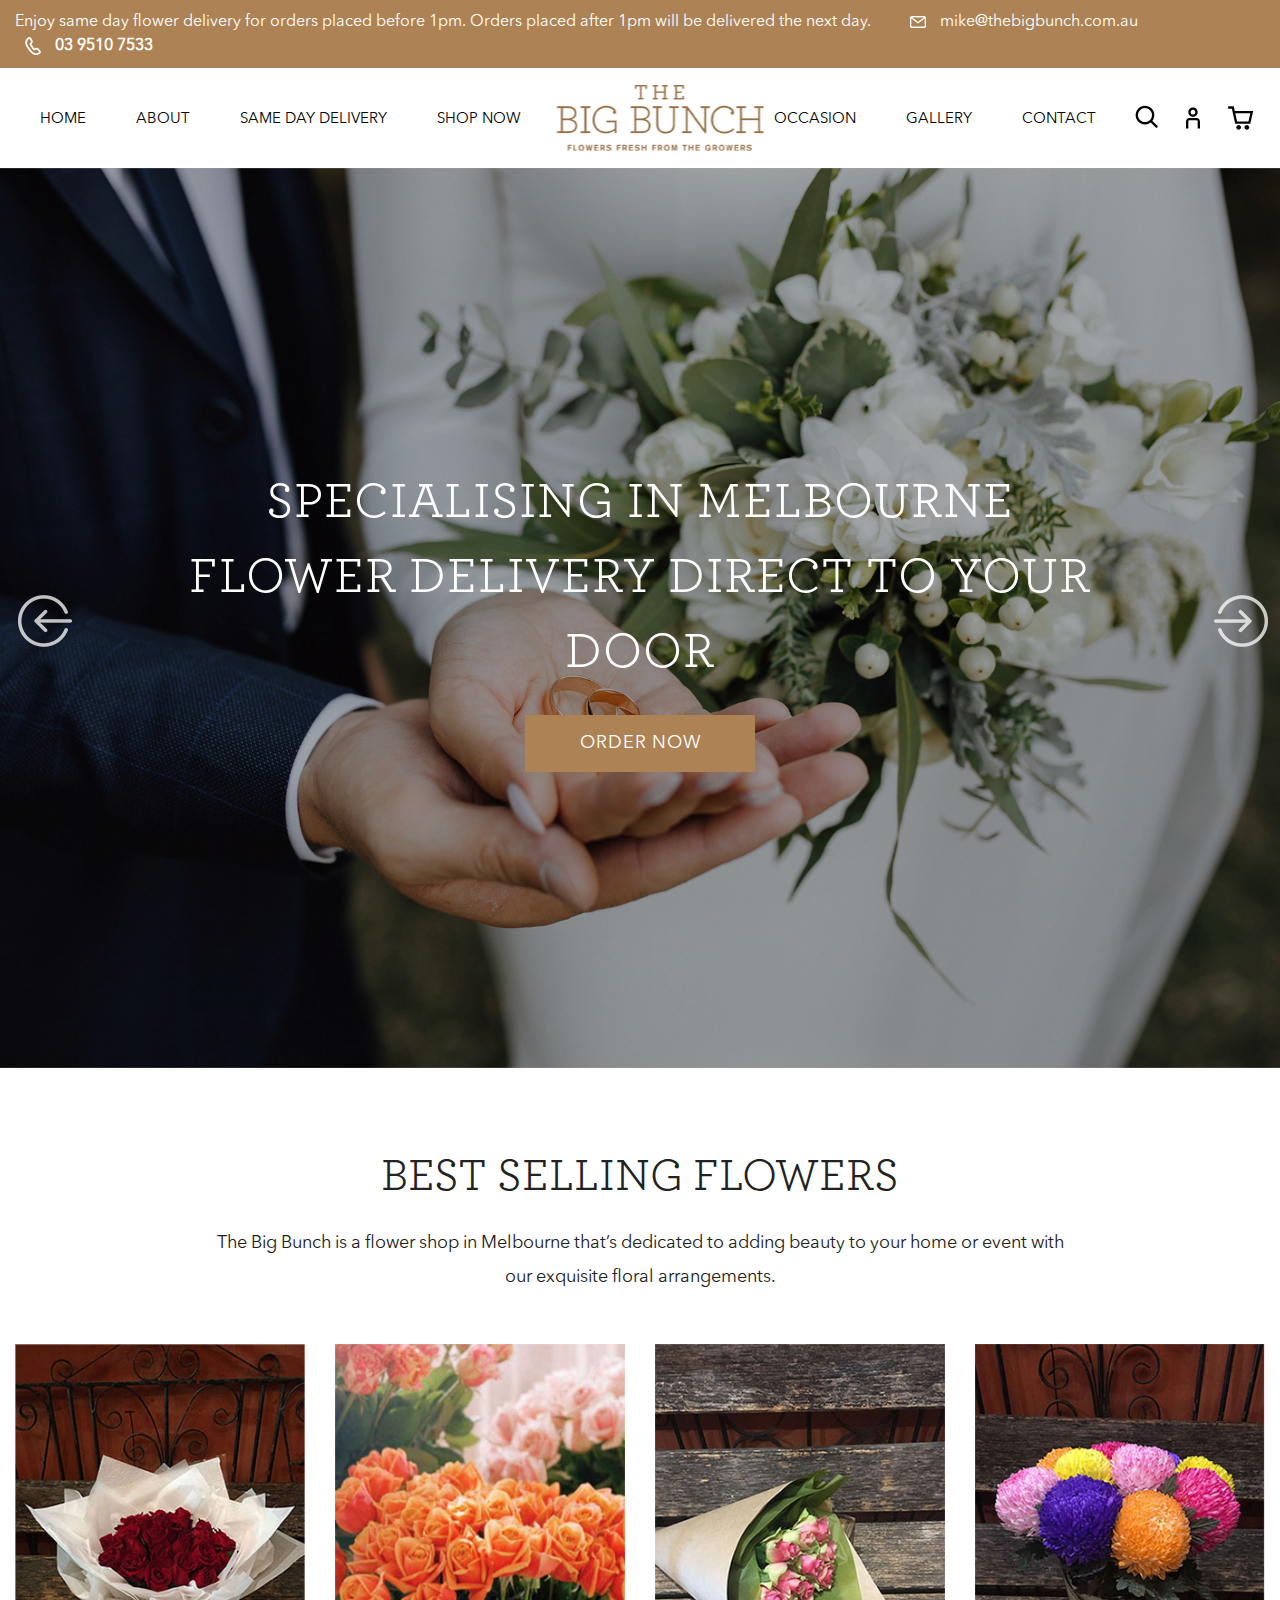
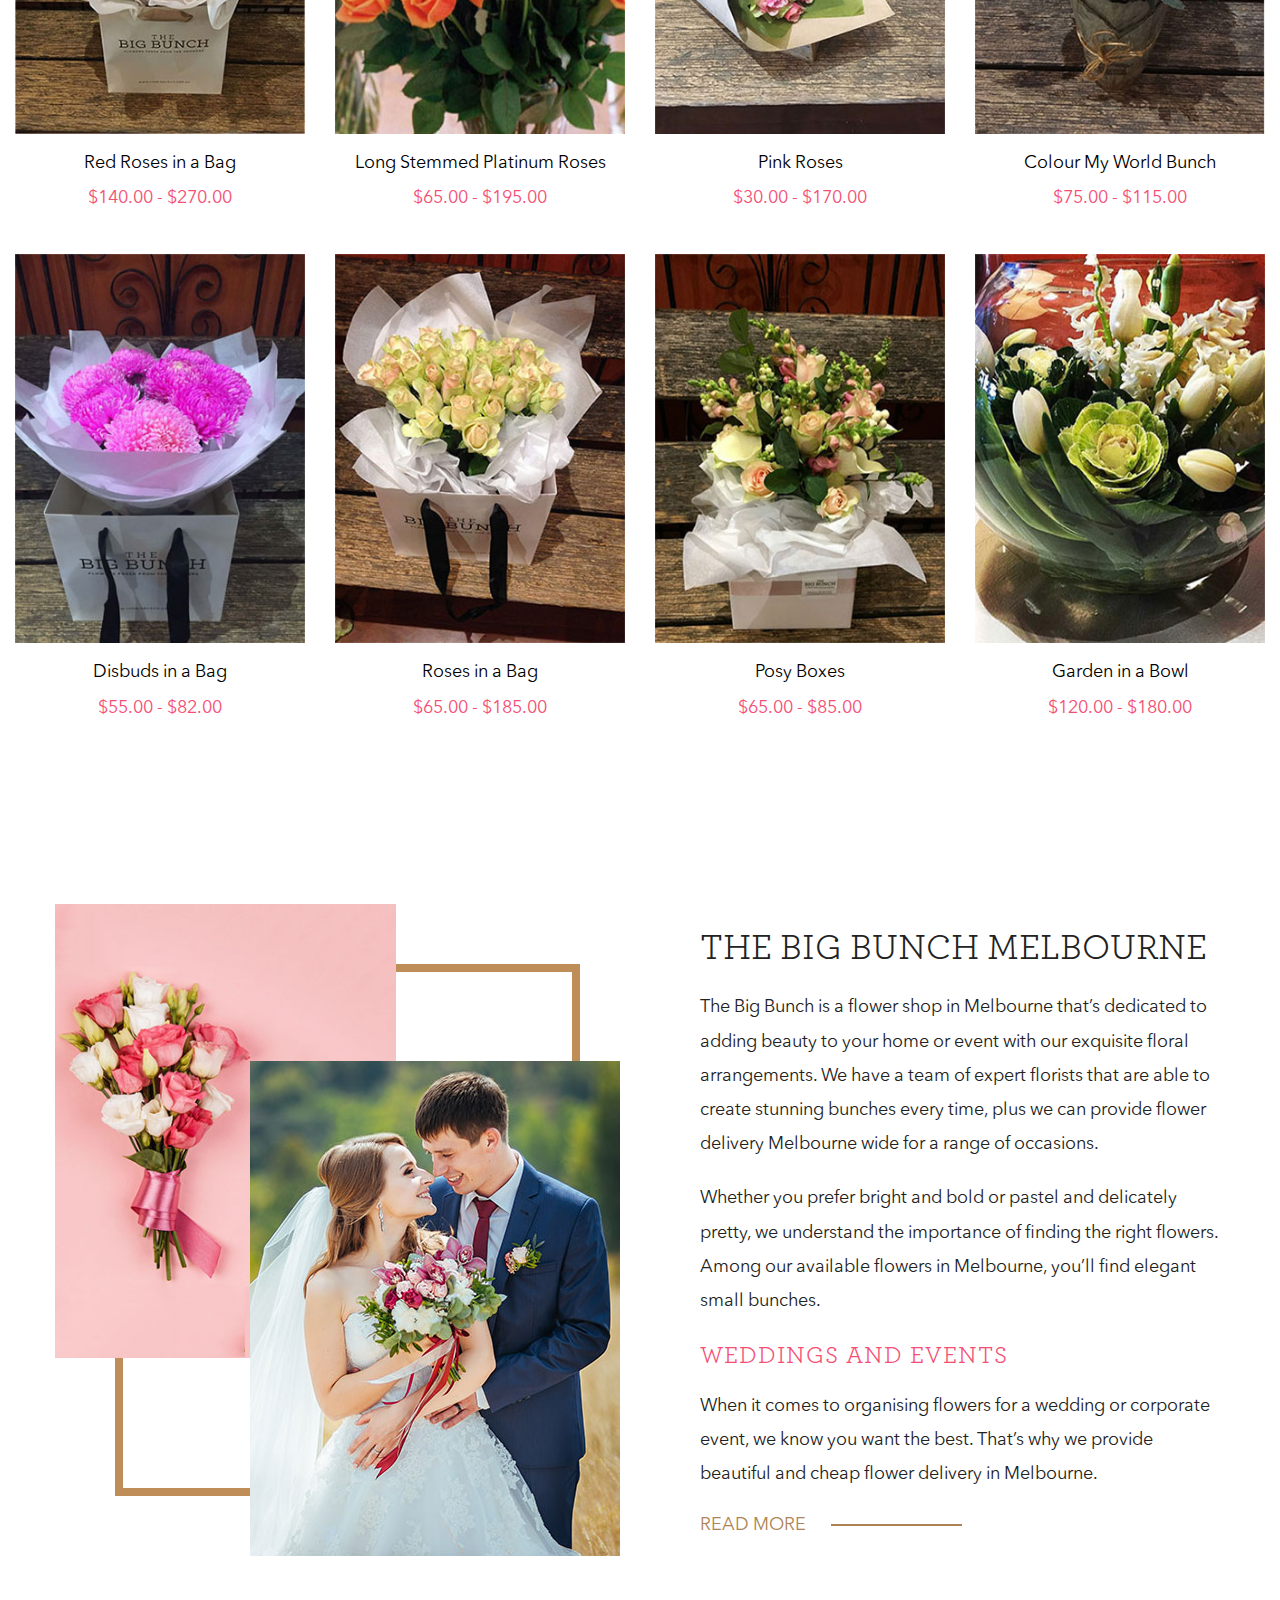
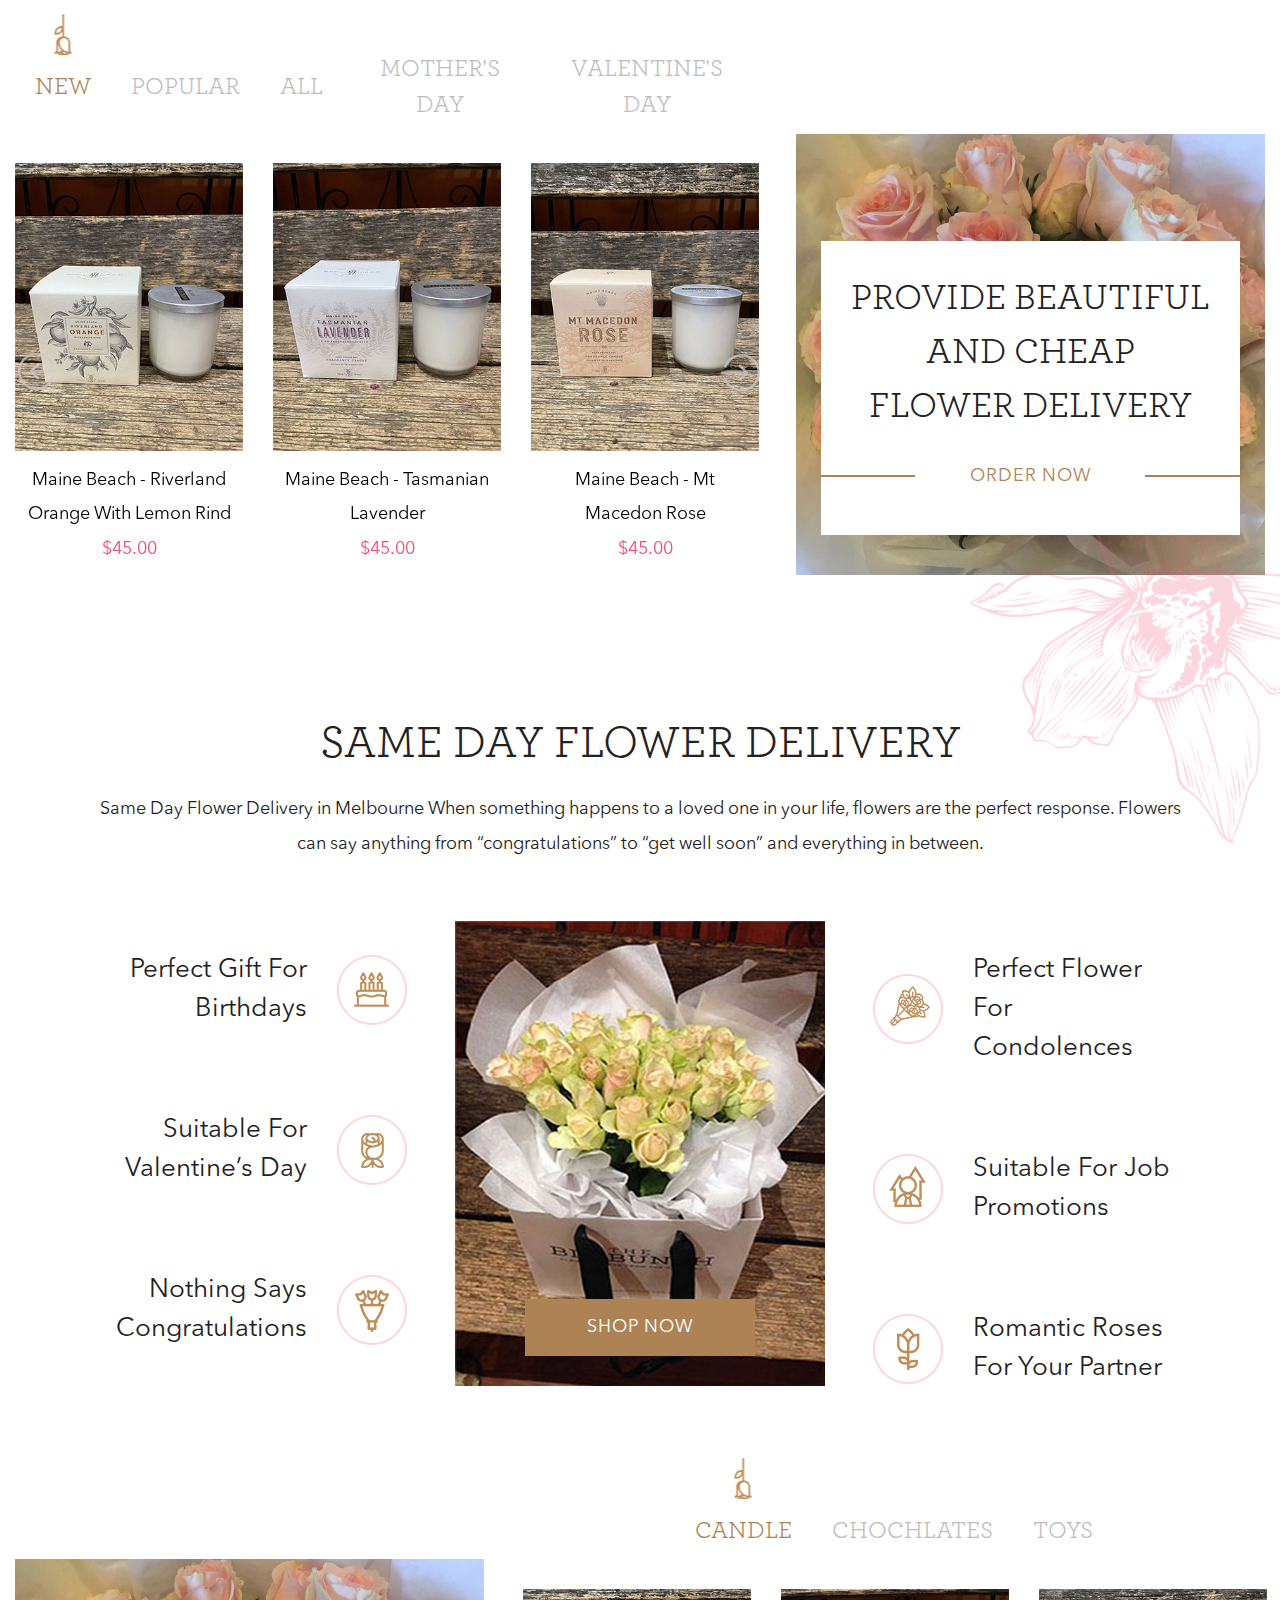
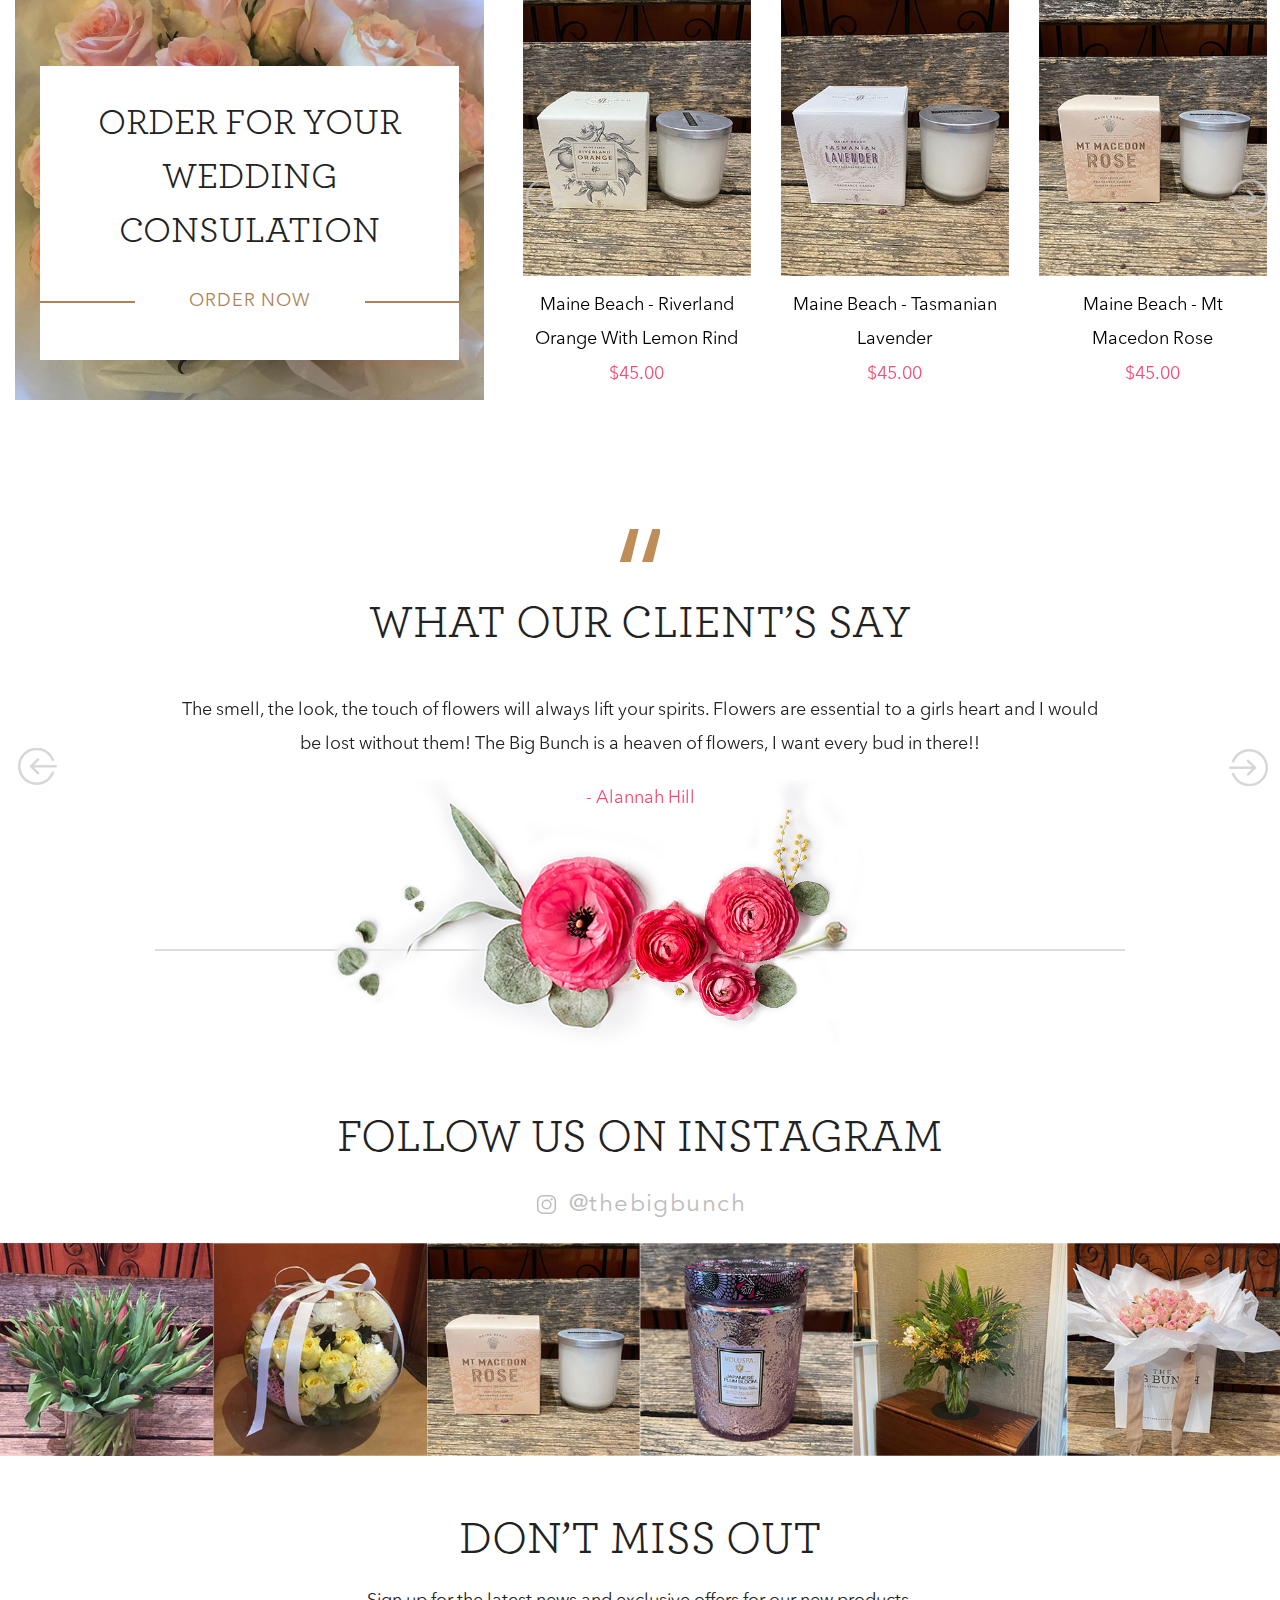
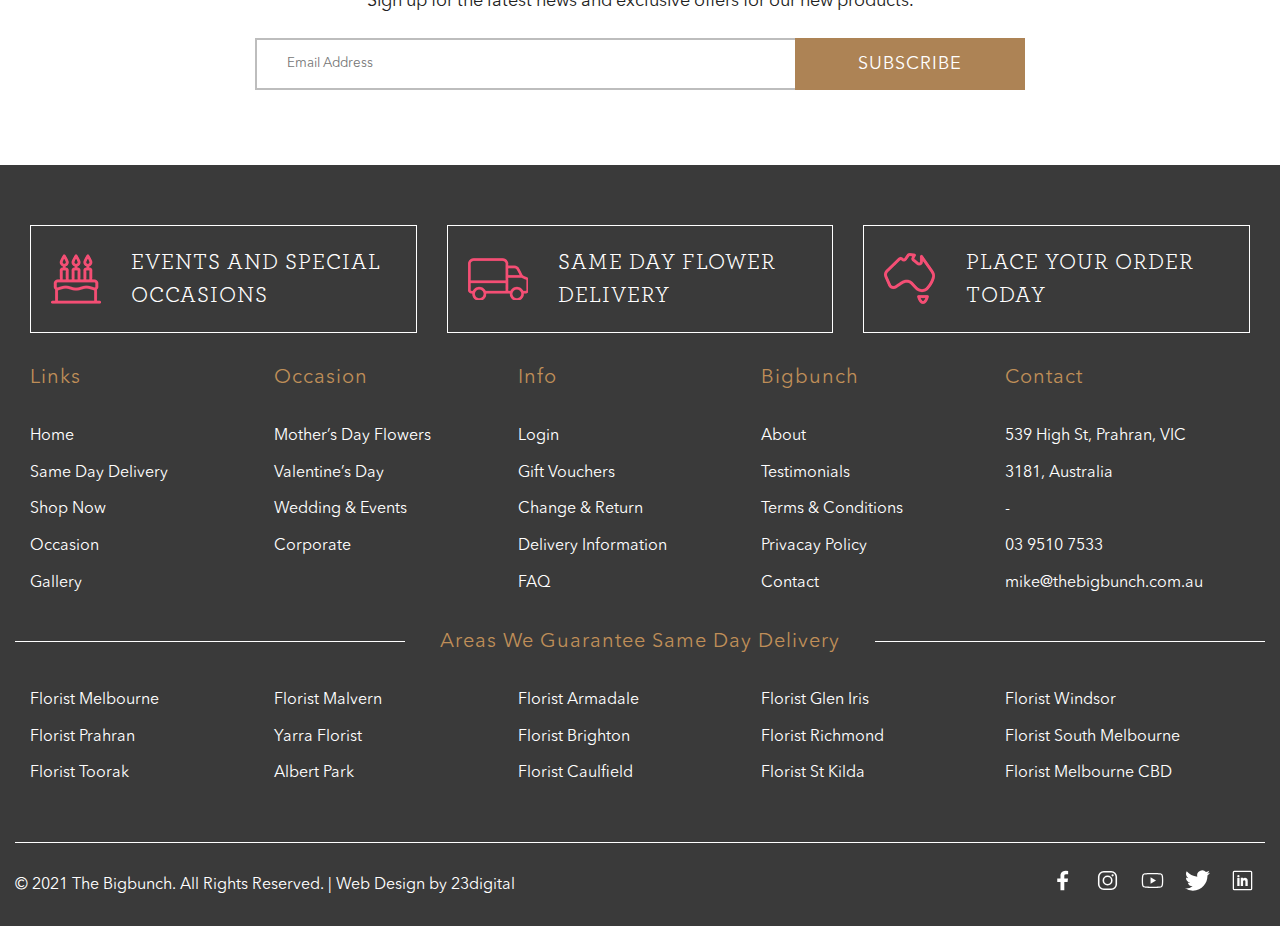
==== commit d0f25c90: "Add files via upload" ====
--- a/index.html
+++ b/index.html
@@ -916,36 +916,36 @@
                                 <li><a href="mailto:mike@thebigbunch.com.au">mike@thebigbunch.com.au</a></li>     
                             </ul>
                         </div> 
-                        <h5 class="footer-block-title">Areas We Guarantee Same Day Delivery</h5>
-                        <div class="footer-block">
+                        <div class="ctr-title"> <h5 class="footer-block-title">Areas We Guarantee Same Day Delivery</h5></div>
+                        <div class="footer-block area">
                             <ul>
                             	<li><a href="#">Florist Melbourne</a></li>
                                 <li><a href="#">Florist Prahran</a></li>
                                 <li><a href="#">Florist Toorak</a></li>           
                             </ul>  
                         </div>
-                        <div class="footer-block">
+                        <div class="footer-block area">
                             <ul>
                             	<li><a href="#">Florist Malvern</a></li>
                                 <li><a href="#">Yarra Florist</a></li>
                                 <li><a href="#">Albert Park</a></li>           
                             </ul>   
                         </div>
-                        <div class="footer-block">
+                        <div class="footer-block area">
                             <ul>
                             	<li><a href="#">Florist Armadale</a></li>
                                 <li><a href="#">Florist Brighton</a></li>
                                 <li><a href="#">Florist Caulfield</a></li>           
                             </ul> 
                         </div>
-                        <div class="footer-block">
+                        <div class="footer-block area">
                             <ul>
                             	<li><a href="#">Florist Glen Iris</a></li>
                                 <li><a href="#"> Florist Richmond</a></li>
                                 <li><a href="#">Florist St Kilda</a></li>           
                             </ul>   
                         </div>
-                        <div class="footer-block">
+                        <div class="footer-block area">
                             <ul>
                             	<li><a href="#">Florist Windsor</a></li>
                                 <li><a href="#">Florist South Melbourne</a></li>
@@ -1070,6 +1070,18 @@
          		$(this).parent().parent().removeClass("collapse-right");
          	});
 			
+			 	if($(window).width() <= 479) {
+				 $("h5.footer-block-title").on("click touchstart", function (e) {
+				e.stopPropagation();
+				e.preventDefault();
+				$(this).parent().toggleClass("child-open");
+         		$(this).siblings().slideToggle("show");
+				//$(this).parent().siblings().children('ul').removeClass("show");
+         	});
+        
+   			}
+			
+			
         });
            </script>
            
--- a/css/style.css
+++ b/css/style.css
@@ -1016,13 +1016,26 @@
 .footer-block ul li > a:hover{
 	color:#f44e74
 }
-
+.ctr-title h5.footer-block-title {
+    display: inline-block;
+    background-color: #3a3a3a;
+    padding: 0 35px;
+	margin-bottom:0;
+}
+.ctr-title {
+    clear: both;
+    position: relative;
+    z-index: 1;
+    text-align: center;
+    margin-bottom: 25px;
+    
+}
 .footer-block ~ .footer-block-title {
     text-align: center;
 	position:relative;
 	clear:both;
 }
-.footer-block ~ .footer-block-title:after  {
+.ctr-title:after  {
     position: absolute;
     content: '';
     width: 100%;
@@ -1099,7 +1112,7 @@
     padding: 20px 10px;
 	font-size: 16px;
 }
-
+}
 
 @media only screen and (max-width:1024px) {
 	/*ipad landscap view*/	
@@ -1114,7 +1127,6 @@
 }
 .navigation {
         position: fixed;
-        text-align: center;
         left: -330px;
         top: 0;
         height: 100%;
@@ -1128,13 +1140,15 @@
         overflow-x: hidden;
 }
  .navigation>ul>li>a {
-        font-size: 16px;
-        padding: 20px 0;
-        display: inline-block;
+        padding: 12px 0;
+    	width: 100%;
+    	display: inline-block;
+    	border-bottom: 1px solid rgb(173 131 85 / 40%);
 }
 .navigation>ul {
 		padding-top:100px;
         display: inline-block;
+		width: 100%;
 }
 nav.navigation ul li:nth-child(n) {
     float: none;
@@ -1267,9 +1281,12 @@
 }
 
 @media only screen and (max-width:990px) {
-	/*ipad portrait view till the 768px*/
-
-		
+.best-sell, .events, section.delivery_feature {
+    padding: 45px 0;
+}
+section.toy-product-slider {
+    padding-bottom: 45px;
+}
 }
 @media only screen and (max-width:767px) {
 body {
@@ -1305,6 +1322,10 @@
 .logo{
 	margin:0;
 }
+.search-bar {
+    right: 20px;
+    top: 90%;
+}
 .side-collapse {
     width: 50%;
     right: -50%;
@@ -1350,10 +1371,10 @@
 }
 .link-container ul li {
     padding: 10px 15px;
-    width: 100%;
+    max-width: 100%;
     border: 2px solid;
     text-align: left;
-    margin-bottom: 10px;
+    margin: 0 15px 10px;
 }
 section.delivery_feature {
     padding: 40px 0;
@@ -1413,6 +1434,7 @@
 .media-link {
 	margin-top: 10px;
     font-size: 12px;
+}
 }
 @media only screen and (max-width:479px) {
 .announcment-bar {
@@ -1460,3 +1482,87 @@
 	padding: 0 15px;
     display: block;
 }
+.side-collapse {
+    width: 300px;
+    right: -300px;
+}
+.input-wrapper {
+    width: 280px;
+}
+.event-img {
+    max-width: 90%;
+}
+.testimonials-wrapper .flower-bookey {
+    margin-top: -25px;
+}
+.footer-block {
+    margin: 0 8px 15px;
+	float:none;
+	max-width:100%;
+}
+ul.feature-block {
+    flex-flow: column;
+}
+ul.feature-block li {
+	max-width:100%;
+    padding: 15px 10px;
+	margin-bottom: 10px;
+}
+.footer-block ul {display:none;}
+.show{display:block !important;}
+h5.footer-block-title {
+    padding-bottom: 5px;
+    border-bottom: 1px solid;
+	position:relative;
+}
+h5.footer-block-title:not(:last-child):after {
+    position: absolute;
+    content: '';
+    right: 10px;
+    border: solid #ad8355;
+    border-width: 0 3px 3px 0;
+    display: inline-block;
+    top: 50%;
+    padding: 4px;
+    margin-left: 10px;
+    transform: rotate( 
+45deg) translateX(-50%);
+    -webkit-transform: rotate( 
+45deg) translateX(-50%);
+    transition: .25s ease-in-out all;
+    -webkit-transition: .25s ease-in-out all;
+    -moz-transition: .25s ease-in-out all;
+    -ms-transition: .25s ease-in-out all;
+    -o-transition: .25s ease-in-out all;
+}
+.child-open h5.footer-block-title:not(:last-child):after{
+    border-width: 0 0px 3px 0;
+    transform: rotate( 
+180deg) translateX(-50%);
+    -webkit-transform: rotate( 
+180deg) translateX(-50%);
+    transition: .25s ease-in-out all;
+    -webkit-transition: .25s ease-in-out all;
+    -moz-transition: .25s ease-in-out all;
+    -ms-transition: .25s ease-in-out all;
+    -o-transition: .25s ease-in-out all;
+}
+.ctr-title {
+    margin: 10px 0;
+}
+.ctr-title h5.footer-block-title{border:none;}
+.area{
+	margin:0;
+	text-align:center;
+}
+.area ul {
+	display: flex;
+    justify-content: center;
+	flex-wrap:wrap;
+	word-break:break-all;
+}
+.area ul li{
+	padding:0 5px;
+}
+
+}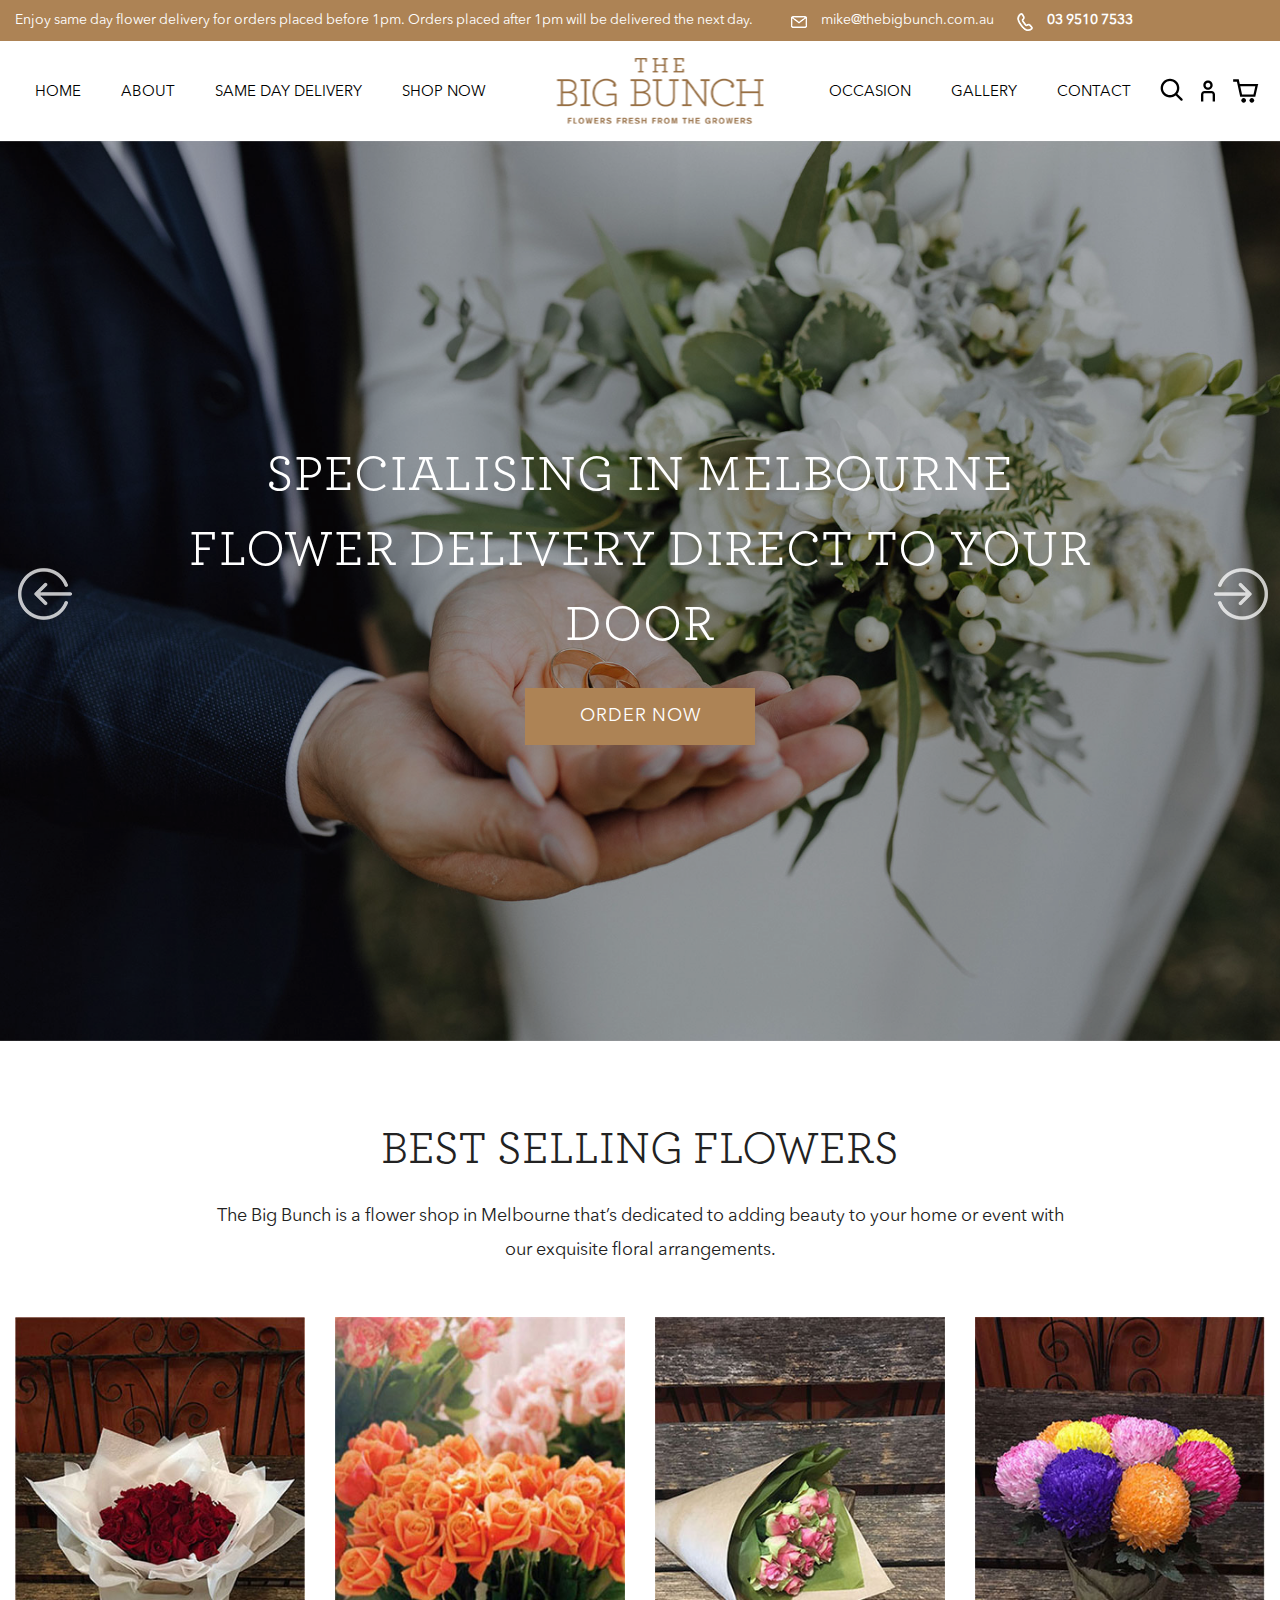
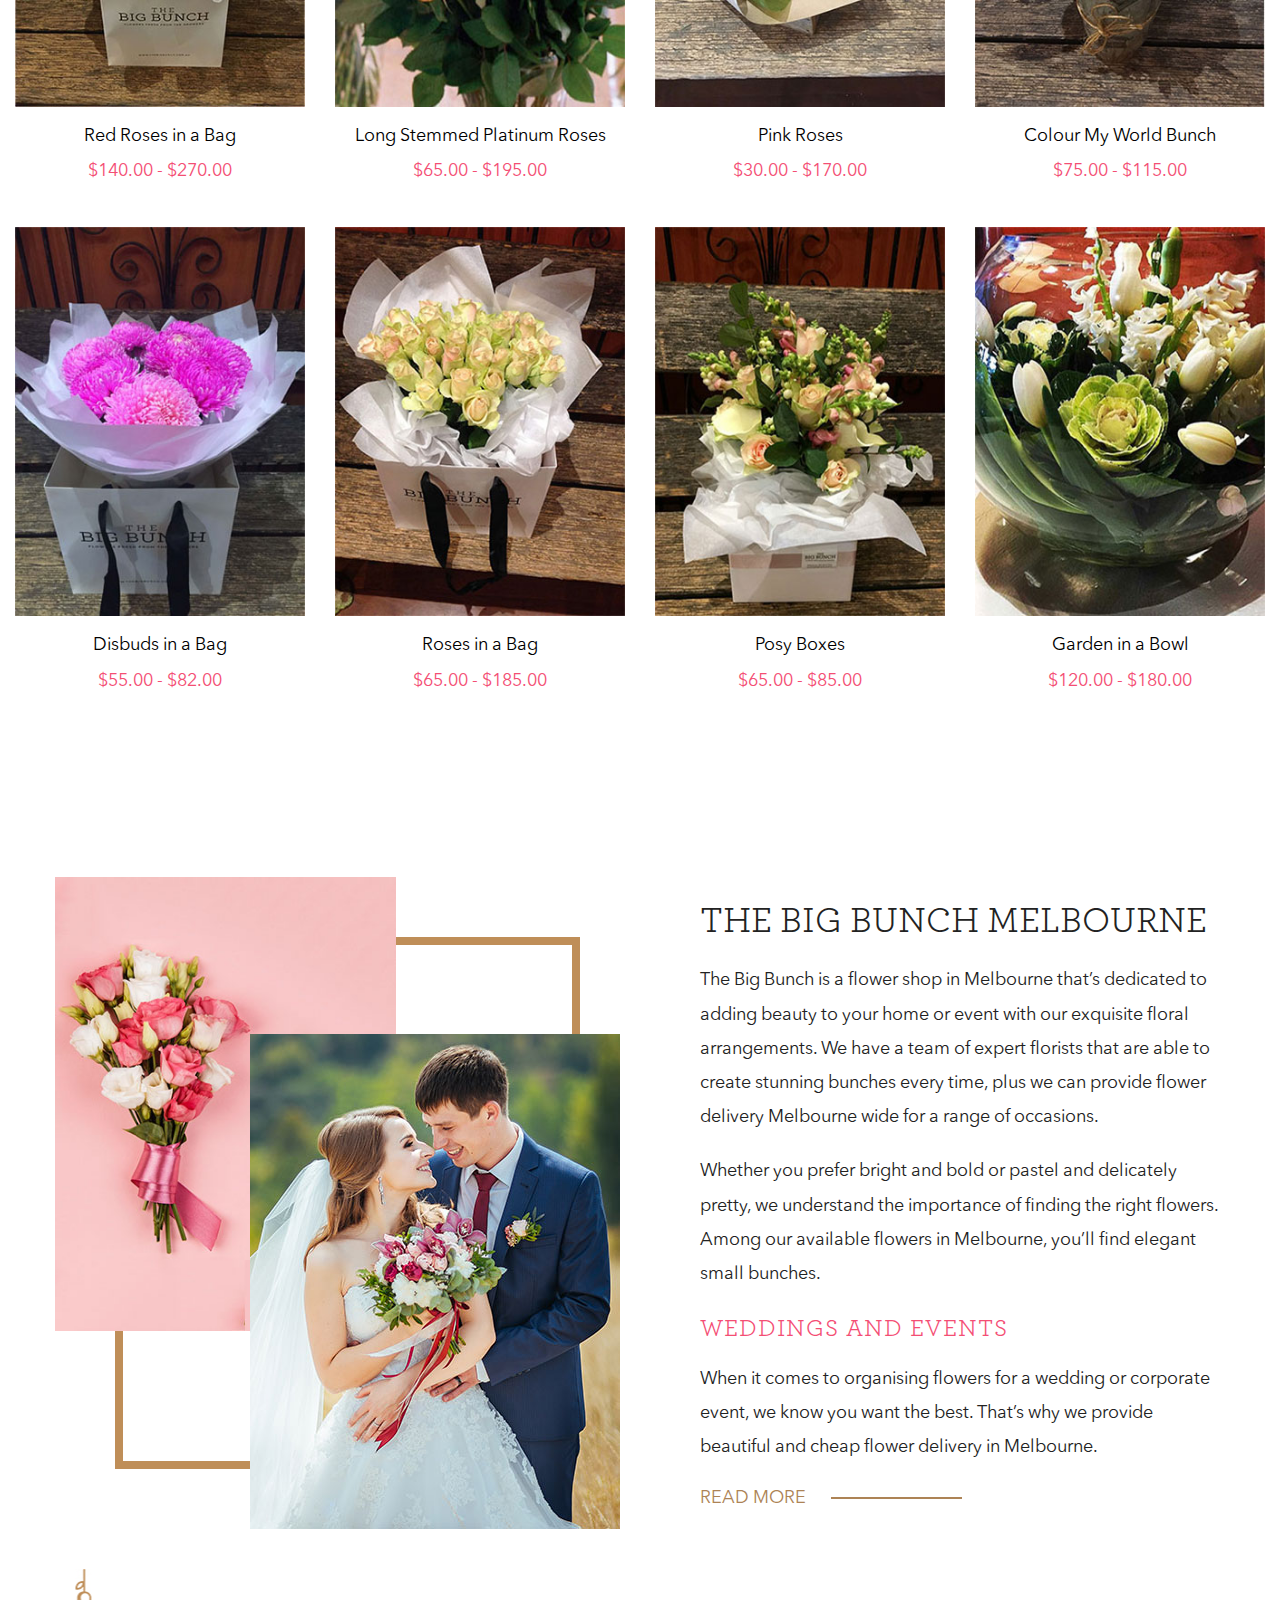
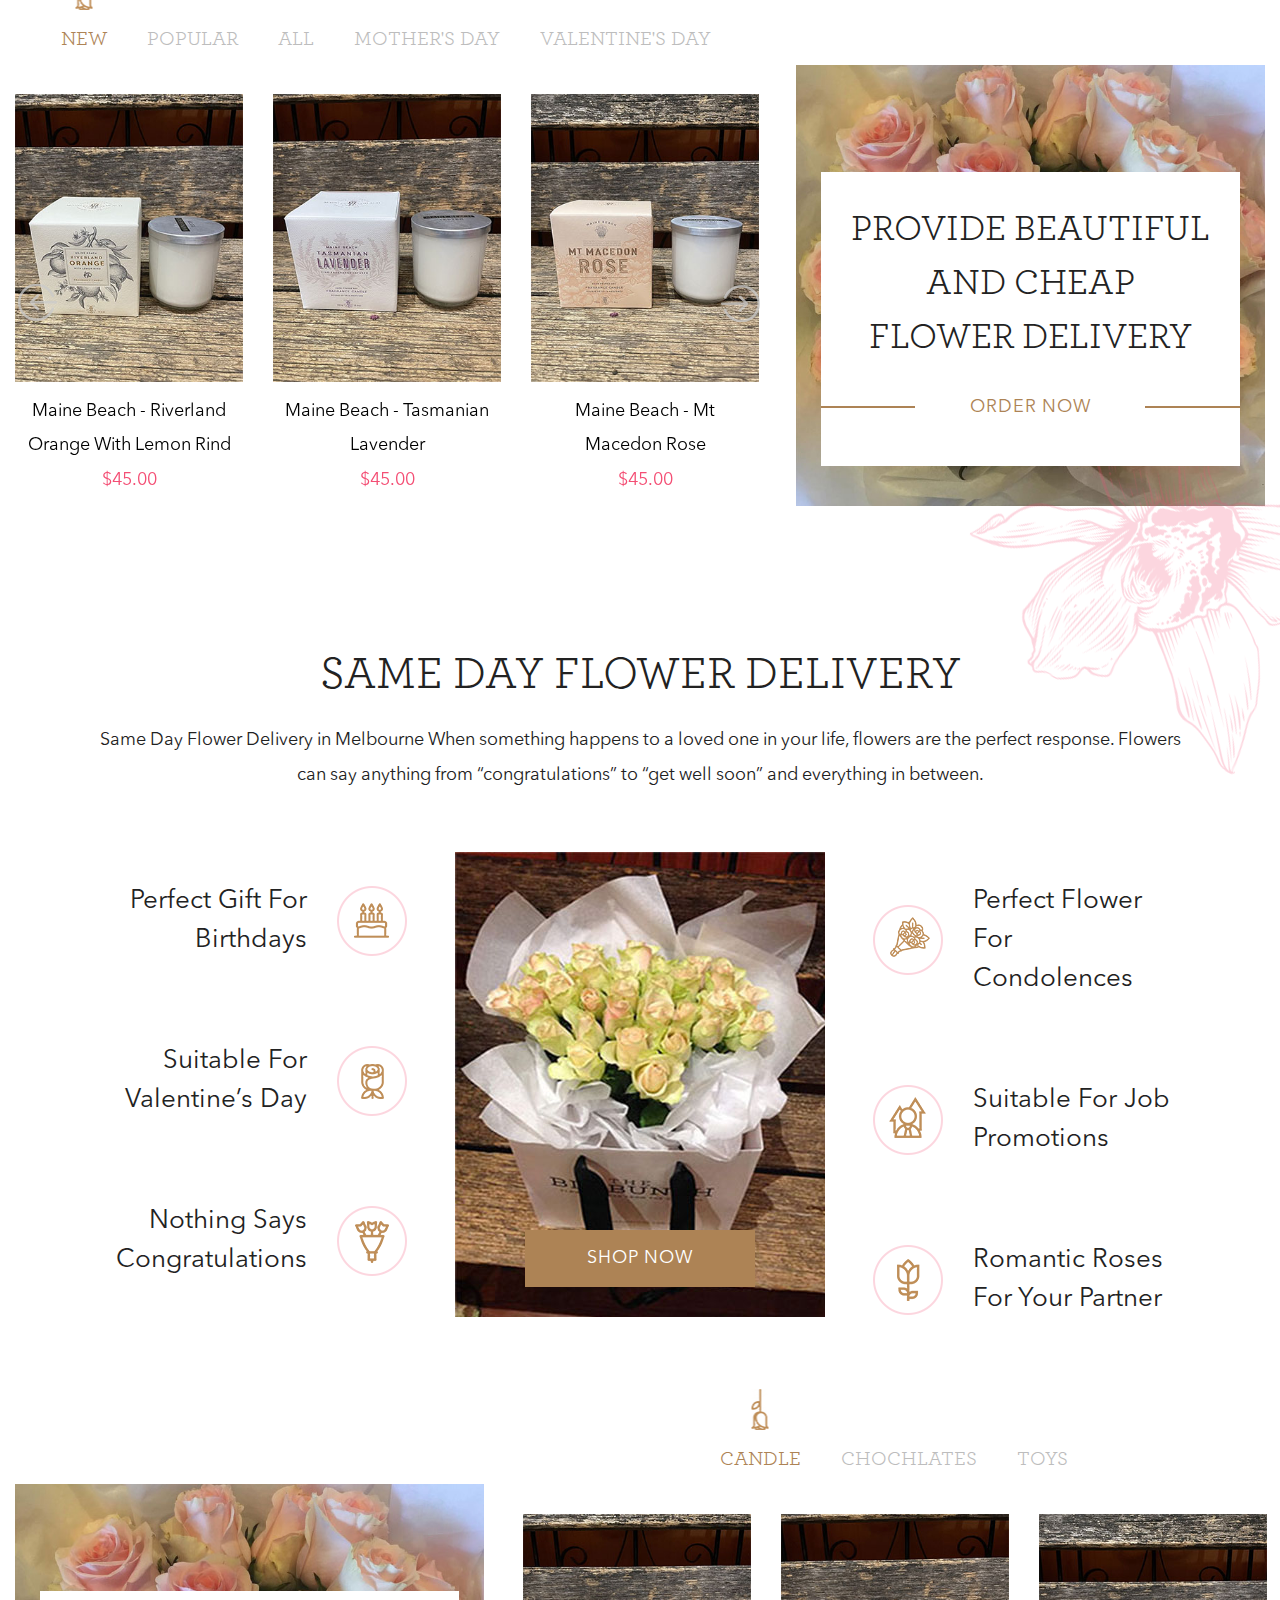
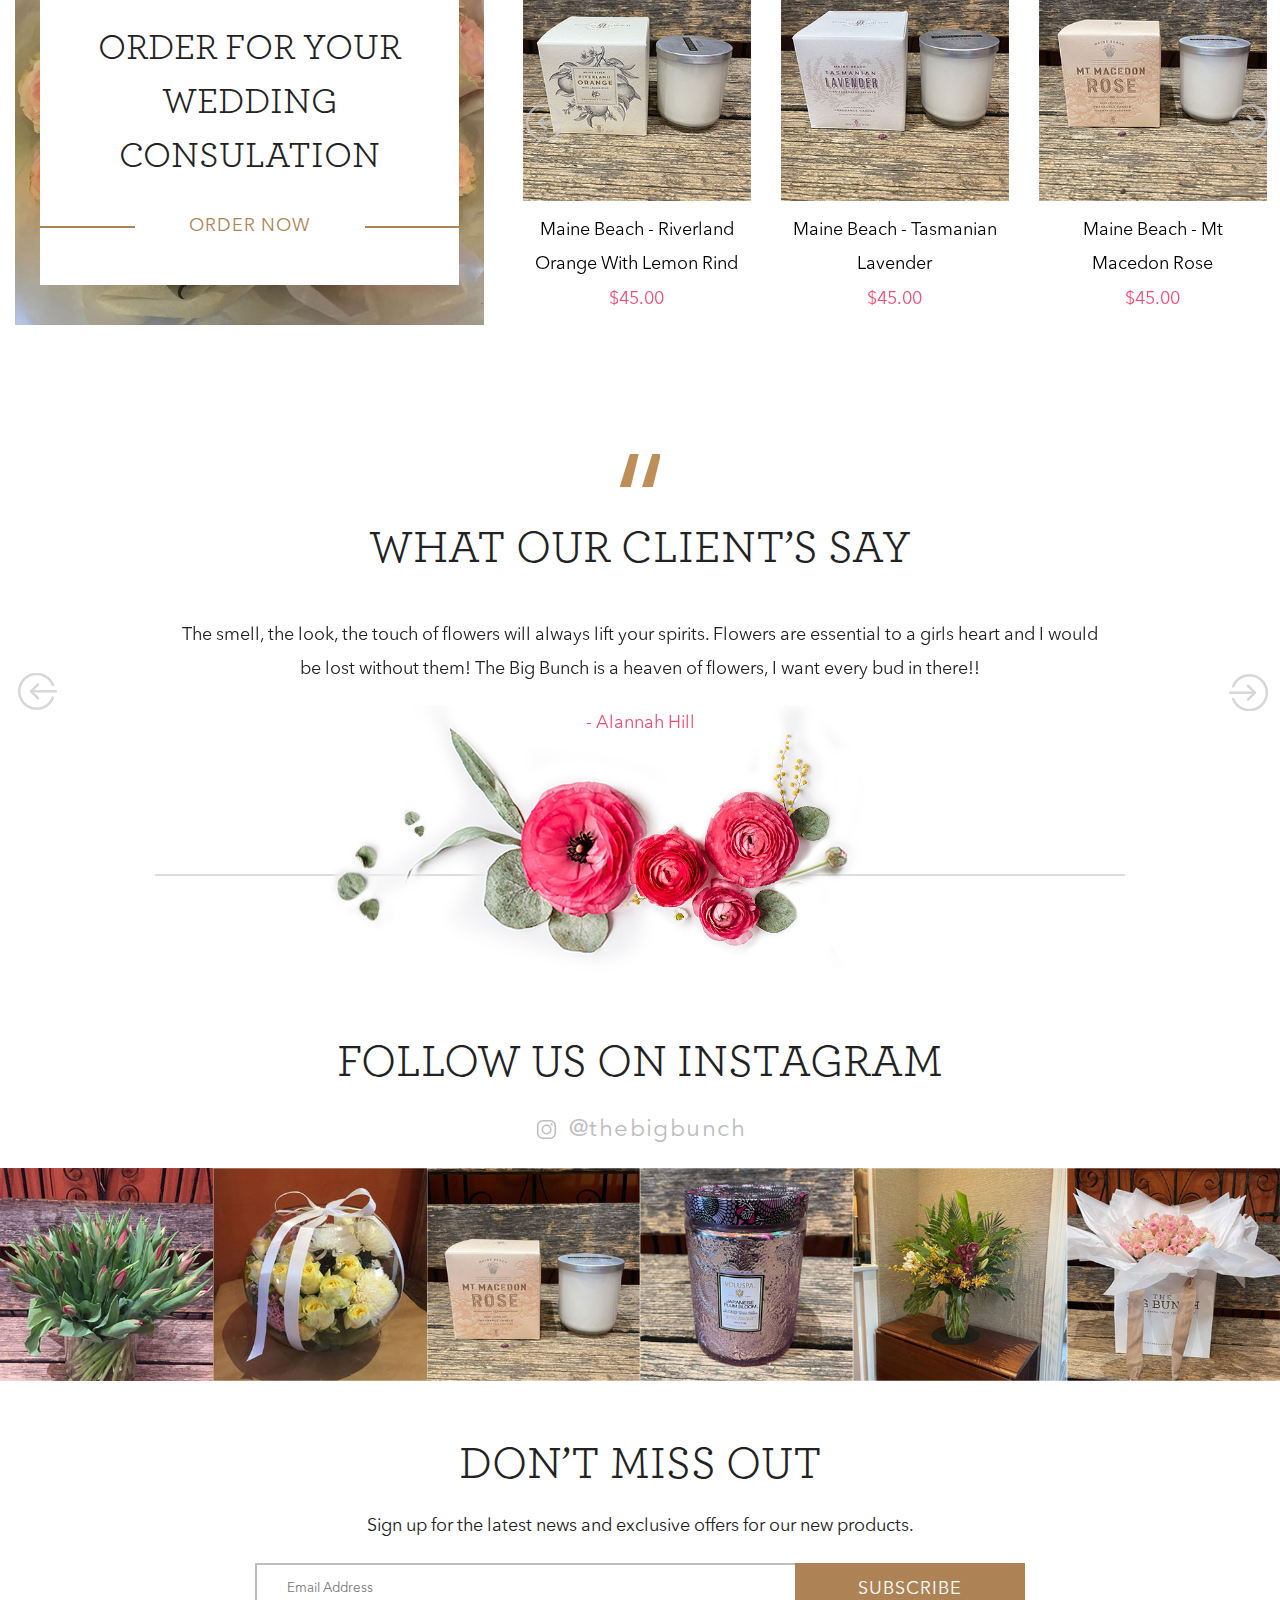
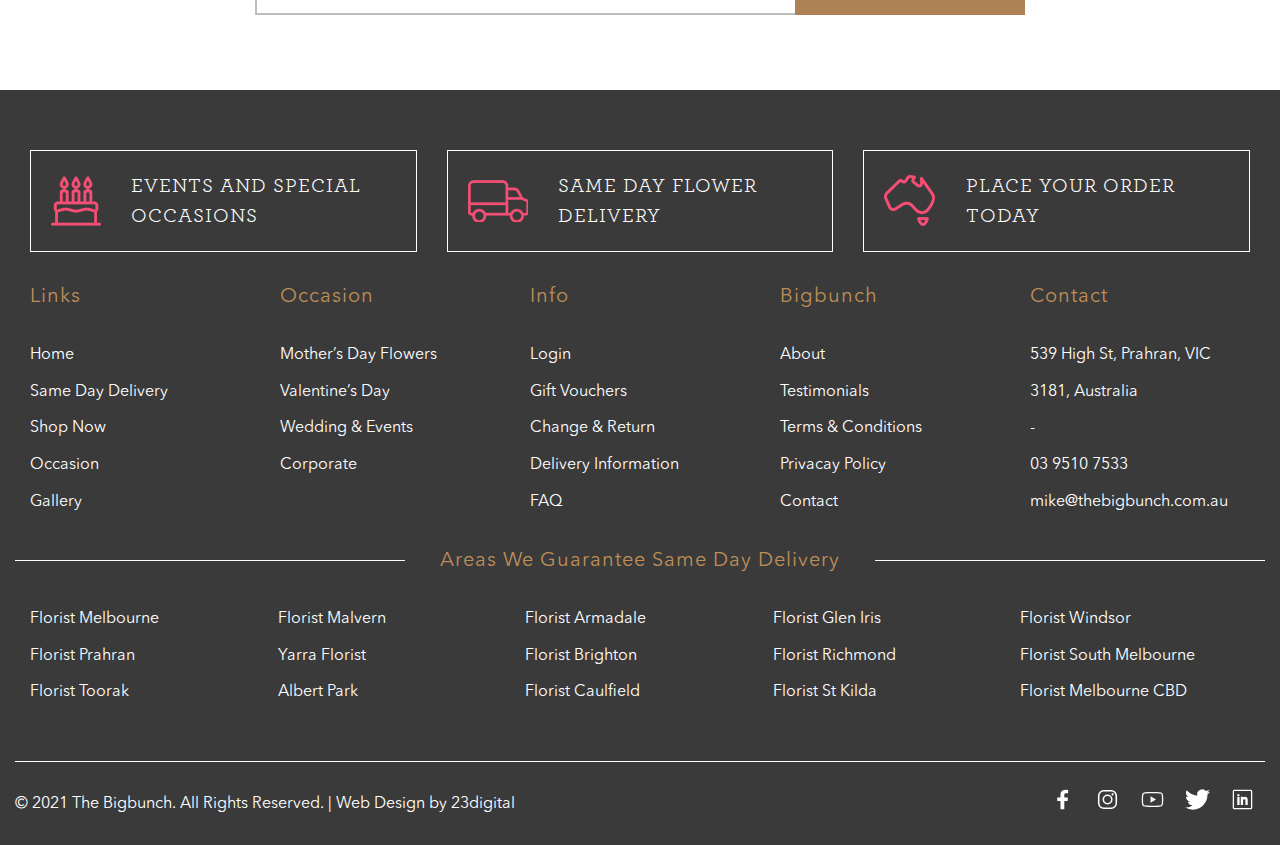
==== commit 0348f9e5: "Update index.html" ====
--- a/index.html
+++ b/index.html
@@ -868,6 +868,7 @@
                             <li><img src="images/truck.png"/>SAME DAY FLOWER DELIVERY</li>
                             <li><img src="images/australia.png"/>PLACE YOUR ORDER TODAY</li>	
                         </ul>
+                       	<div class="footer-link-wrapper">
                         <div class="footer-block">
                         	<h5 class="footer-block-title">Links</h5>
                             <ul>
@@ -883,7 +884,7 @@
                             <ul>
                             	<li><a href="#">Mother’s Day Flowers</a></li>
                                 <li><a href="#">Valentine’s Day</a></li>
-                                <li><a href="#">Wedding & Events</a></li>
+                                <li><a href="#">Wedding &amp; Events</a></li>
                                 <li><a href="#">Corporate</a></li>        
                             </ul>	
                         </div>
@@ -892,7 +893,7 @@
                             <ul>
                             	<li><a href="#">Login</a></li>
                                 <li><a href="#">Gift Vouchers</a></li>
-                                <li><a href="#">Change & Return</a></li>
+                                <li><a href="#">Change &amp; Return</a></li>
                                 <li><a href="#">Delivery Information</a></li>  
                                 <li><a href="#">FAQ</a></li>    
                             </ul>
@@ -902,7 +903,7 @@
                             <ul>
                             	<li><a href="#">About</a></li>
                                 <li><a href="#">Testimonials</a></li>
-                                <li><a href="#">Terms & Conditions</a></li>
+                                <li><a href="#">Terms &amp; Conditions</a></li>
                                 <li><a href="#">Privacay Policy</a></li>
                                 <li><a href="#">Contact</a></li>      
                             </ul>
@@ -915,38 +916,32 @@
                                 <li><a href="tel:0395107533">03 9510 7533</a></li>
                                 <li><a href="mailto:mike@thebigbunch.com.au">mike@thebigbunch.com.au</a></li>     
                             </ul>
-                        </div> 
+                        </div>
+    </div>
+                        
                         <div class="ctr-title"> <h5 class="footer-block-title">Areas We Guarantee Same Day Delivery</h5></div>
-                        <div class="footer-block area">
+                      	<div class="footer-block area">
                             <ul>
                             	<li><a href="#">Florist Melbourne</a></li>
                                 <li><a href="#">Florist Prahran</a></li>
                                 <li><a href="#">Florist Toorak</a></li>           
-                            </ul>  
-                        </div>
-                        <div class="footer-block area">
-                            <ul>
+                             
+                        
+                        
+                          
                             	<li><a href="#">Florist Malvern</a></li>
                                 <li><a href="#">Yarra Florist</a></li>
                                 <li><a href="#">Albert Park</a></li>           
-                            </ul>   
-                        </div>
-                        <div class="footer-block area">
-                            <ul>
+                            
+                            
                             	<li><a href="#">Florist Armadale</a></li>
                                 <li><a href="#">Florist Brighton</a></li>
                                 <li><a href="#">Florist Caulfield</a></li>           
-                            </ul> 
-                        </div>
-                        <div class="footer-block area">
-                            <ul>
+                           
                             	<li><a href="#">Florist Glen Iris</a></li>
                                 <li><a href="#"> Florist Richmond</a></li>
                                 <li><a href="#">Florist St Kilda</a></li>           
-                            </ul>   
-                        </div>
-                        <div class="footer-block area">
-                            <ul>
+                            
                             	<li><a href="#">Florist Windsor</a></li>
                                 <li><a href="#">Florist South Melbourne</a></li>
                                 <li><a href="#">Florist Melbourne CBD</a></li>           
@@ -994,7 +989,35 @@
                 slidesToScroll: 1,
 				responsive: [
 				{
-			   	breakpoint: 579,
+			   	breakpoint: 1199,
+			   	settings: {
+				arrows: false,
+				slidesToShow: 2,
+				slidesToScroll: 1
+				//appendArrows:".product-feature-slider-main"
+				}
+			  },
+			  {
+			   	breakpoint: 1024,
+			   	settings: {
+				arrows: false,
+				slidesToShow: 3,
+				slidesToScroll: 1
+				//appendArrows:".product-feature-slider-main"
+				}
+			  },
+				{
+			   	breakpoint: 639,
+			   	settings: {
+				arrows: false,
+				slidesToShow: 2,
+				slidesToScroll: 1
+				//appendArrows:".product-feature-slider-main"
+				
+			  }
+			},
+			{
+			   	breakpoint: 479,
 			   	settings: {
 				arrows: false,
 				slidesToShow: 1,
@@ -1003,6 +1026,7 @@
 				
 			  }
 			}
+			
   ]
               });
           
@@ -1015,13 +1039,15 @@
                 slidesToScroll: 1
               });
           
+ 
            $(".product-slider .tab-link").click(function(){
             var filter = $(this).attr("data-title");
             var slotimage = $(this).attr("data-icon");
             $(".product-slider .product-feature-slider-main .product-feature-slider").removeClass("active_slide");
             $(".product-slider .product-feature-slider-main .product-feature-slider#" + filter).addClass("active_slide");
             $(".product-slider .slide-side-img-container img").removeClass("active_img");
-            $(".product-slider .slide-side-img-container img#" + slotimage).addClass("active_img");			
+            $(".product-slider .slide-side-img-container img#" + slotimage).addClass("active_img");
+			 			
           });
 		  
 		  $(".tab-link").click(function(){
--- a/css/style.css
+++ b/css/style.css
@@ -997,11 +997,14 @@
 ul.feature-block li img {
     margin-right: 30px;
 }
+.footer-link-wrapper {
+    display: flex;
+	flex-wrap:wrap;
+}
 .footer-block {
-    float: left;
-    max-width: 17.1%;
+    max-width: 20%;
     width: 100%;
-    margin: 0 15px 25px;
+    padding: 0 15px 25px;
 }
 h5.footer-block-title {
     color: #bf8e58;
@@ -1046,7 +1049,12 @@
 	z-index:-1;
    
 }
-
+.footer-block.area {
+    max-width: 100%;
+}
+.footer-block.area ul {
+    column-count: 5;
+}
 .media-link {
 	font-size:16px;
     display: flex;
@@ -1078,11 +1086,29 @@
 }
 .link-container ul li{
 	padding: 0 20px;
-}
-
+	font-size:20px;
+}
+.announcment-bar {   
+    font-size: 14px;
+}
+nav.navigation ul li {
+    padding: 0 20px;
+}
+.cta-btn ul li {
+    padding: 0 5px;
+}
+ul.feature-block li {
+	font-size: 20px;
+}
 }
 
 @media only screen and (max-width:1199px) {
+h1 {
+    font-size: 38px;
+}
+h3 {
+    font-size: 26px;
+}
 .announcment {
 	max-width:100%;
     width: 100%;
@@ -1097,20 +1123,45 @@
     text-align: center;
 }
 nav.navigation ul li {
+    padding: 0 10px;
+}
+nav.navigation ul li > a {
+    font-size: 14px;
+}
+.logo {
+    margin: 0 auto;
+}
+.link-container ul li {
     padding: 0 15px;
-}
-.cta-btn ul li {
-    padding: 0 5px;
-}
-.link-container ul li {
-    font-size: 20px;
+    font-size: 18px;
+}
+.product-slider-detail {
+    align-items: center;
 }
 .card .product-detail {
     padding: 12px 0px;
-}		
+}
+.event-content {
+    max-width: 50%;
+    padding-left: 30px;
+}
+.delivery-feature-list .col-4 ul li {
+    font-size: 26px;
+    padding: 0 14px; 
+}
+.delivery-feature-list .col-4 ul li span {
+	display:inline-block;
+    padding: 0 15px;
+}
 ul.feature-block li {
     padding: 20px 10px;
 	font-size: 16px;
+}
+.footer-block ul li > a {
+    font-size: 14px;
+}
+.footer-block {
+    padding: 0 10px 25px;
 }
 }
 
@@ -1256,9 +1307,6 @@
     padding: 0;
     margin: 50px 0;
 }
-.delivery-feature-list .col-4 ul li span {
-    padding: 0 15px;
-}
 .col-4.delivery-feature-img {
     clear: both;
     display: inline-block;
@@ -1276,17 +1324,26 @@
 section.toy-product-slider .product-slider-detail {
     flex-flow: column-reverse;
 }
-.footer-block {
-    margin: 0 10px 25px;
-}
 
 @media only screen and (max-width:990px) {
+.feature-card {
+    display: grid;
+    grid-template-columns: repeat(2, 1fr);
+    grid-template-rows: repeat(4, 1fr);
+    grid-column-gap: 15px;
+    grid-row-gap: 15px;
+    margin-top: 50px;
+}
 .best-sell, .events, section.delivery_feature {
     padding: 45px 0;
 }
 section.toy-product-slider {
     padding-bottom: 45px;
 }
+.footer-block {
+    max-width:33.33%;
+}
+.footer-block.area ul{column-count:3;}
 }
 @media only screen and (max-width:767px) {
 body {
@@ -1332,6 +1389,9 @@
 }
 .slide-item .slide-wrapper .slider-header-block {
     max-width: 100%;
+}
+.input-wrapper {
+    width: 320px;
 }
 .slide .slick-arrow {
 		display:none;
@@ -1412,7 +1472,7 @@
     padding: 40px 0 0;	
 }
 .footer-block {
-    margin: 0 8px 20px;
+    padding: 0 8px 20px;
 }
 h5.footer-block-title {
     color: #bf8e58;
@@ -1431,9 +1491,23 @@
 .footer-block ul li > a {
     font-size: 12px;
 }
+ul.feature-block {
+    flex-flow: column;
+}
+ul.feature-block li {
+    max-width: 100%;
+    padding: 15px 10px;
+    margin-bottom: 10px;
+}
+.copywrite {
+    margin-top: 5px;
+    order: 1;
+}	
 .media-link {
+	flex-direction: column;
+    text-align: center;
 	margin-top: 10px;
-    font-size: 12px;
+    font-size: 14px;
 }
 }
 @media only screen and (max-width:479px) {
@@ -1459,6 +1533,10 @@
     height: 24px;
     width: 24px;
 }
+.slide-side-img {
+    max-width: 100%;
+    margin-bottom: 40px;
+}
 .slider-container .slick-arrow { 
 	display:none;
 }
@@ -1469,9 +1547,7 @@
 	flex-wrap: wrap;
 }
 .col-4 {
-	
     clear:both;
-	
 }
 .delivery-feature-list .col-4 ul li span img {
     margin:0 auto 15px;
@@ -1496,17 +1572,9 @@
     margin-top: -25px;
 }
 .footer-block {
-    margin: 0 8px 15px;
+    padding: 0 8px 15px;
 	float:none;
 	max-width:100%;
-}
-ul.feature-block {
-    flex-flow: column;
-}
-ul.feature-block li {
-	max-width:100%;
-    padding: 15px 10px;
-	margin-bottom: 10px;
 }
 .footer-block ul {display:none;}
 .show{display:block !important;}
@@ -1564,5 +1632,47 @@
 .area ul li{
 	padding:0 5px;
 }
-
-}+.media-link {
+    font-size:12px;
+}
+}
+@media only screen and (max-width : 320px) {
+h1 {
+    font-size: 25px;
+}
+h2 {
+    font-size: 24px;
+}
+h3 {
+    font-size: 20px;
+}
+.logo {
+    max-width: 105px;
+}
+.slide-wrapper .slider-header-block h1 {
+    margin-bottom: 15px;
+}
+.product-slider {
+    padding: 0 0 20px;
+}
+.slide-side-img {
+    max-width: 100%;
+    margin-bottom: 30px;
+}
+.side-img-content {
+ 
+    bottom: 20px;
+    left: 30px;
+    right: 30px;
+}
+section.delivery_feature {
+    padding: 20px 0;
+}
+.delivery-feature-list .col-4 ul li {
+    font-size: 14px;
+    margin: 15px 0;
+}
+.delivery-feature-list .col-4 ul li:nth-child(1) {
+    margin-top: 15px;
+}
+}
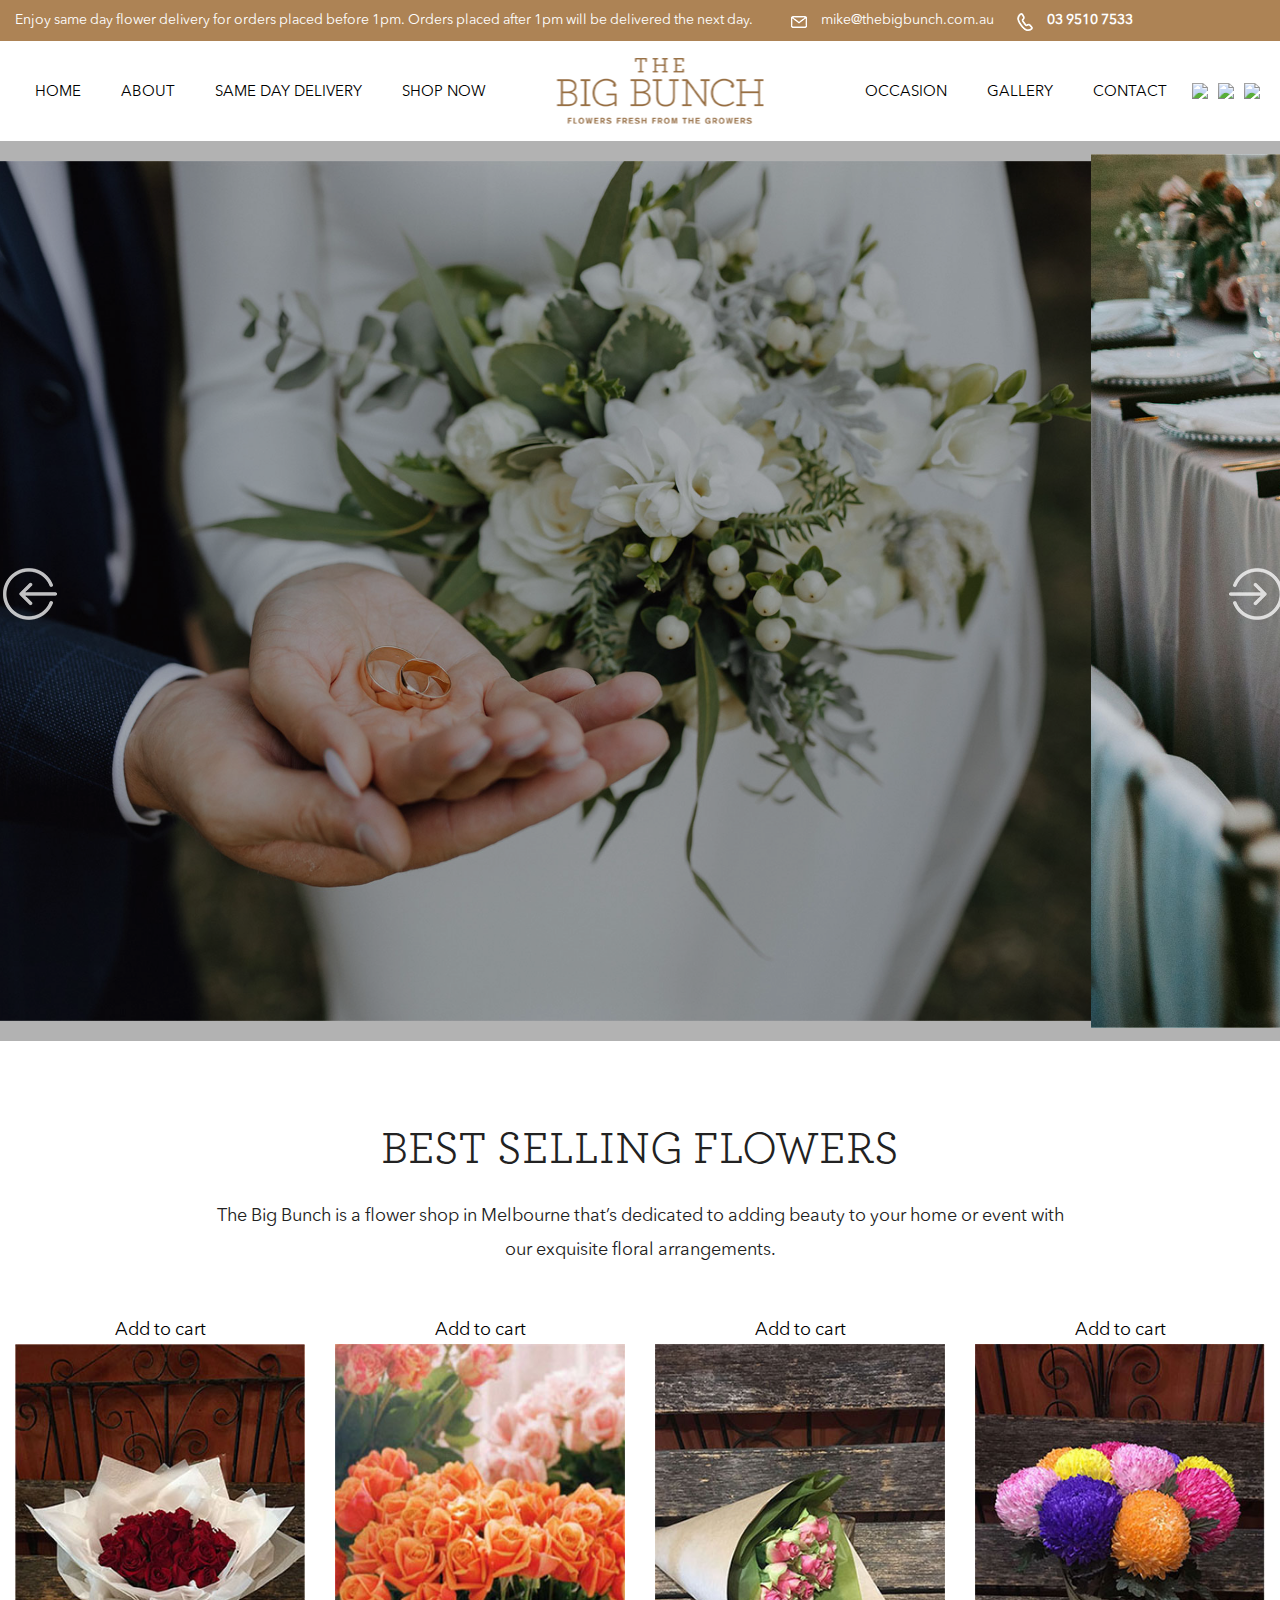
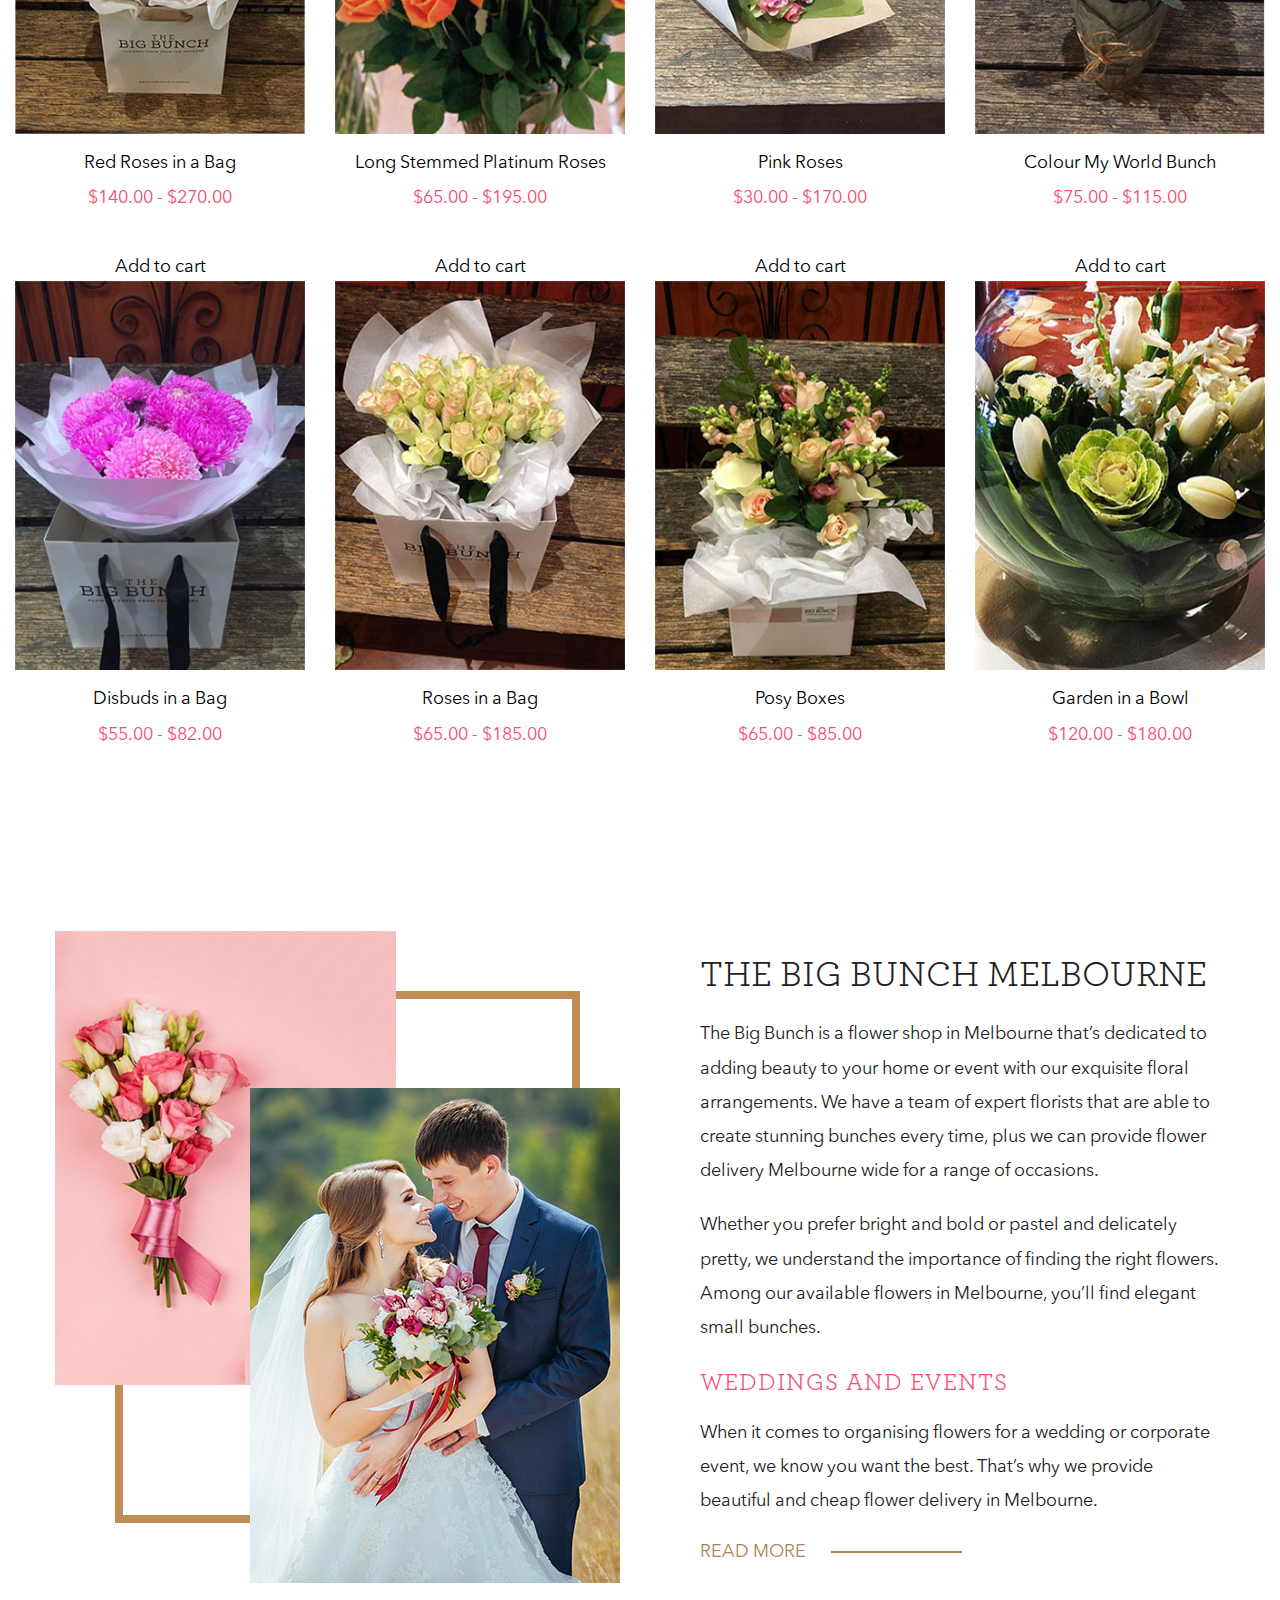
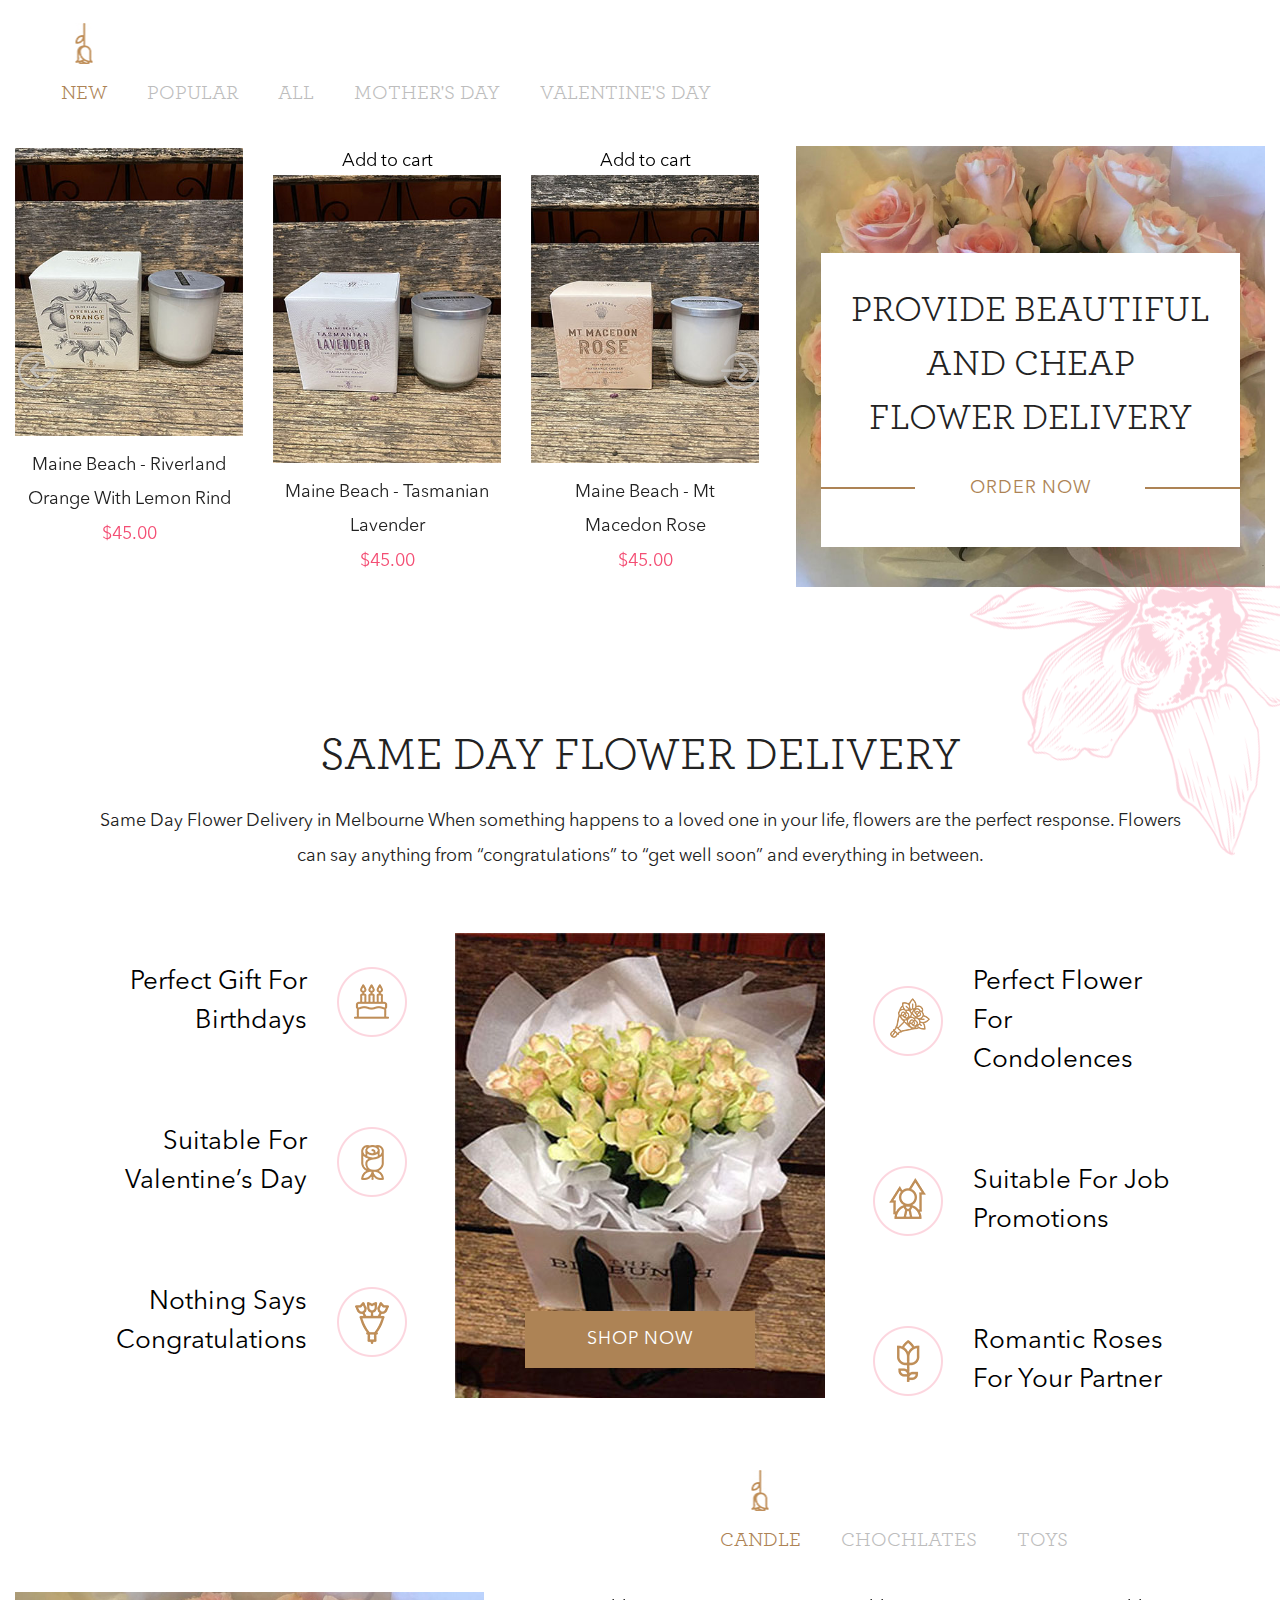
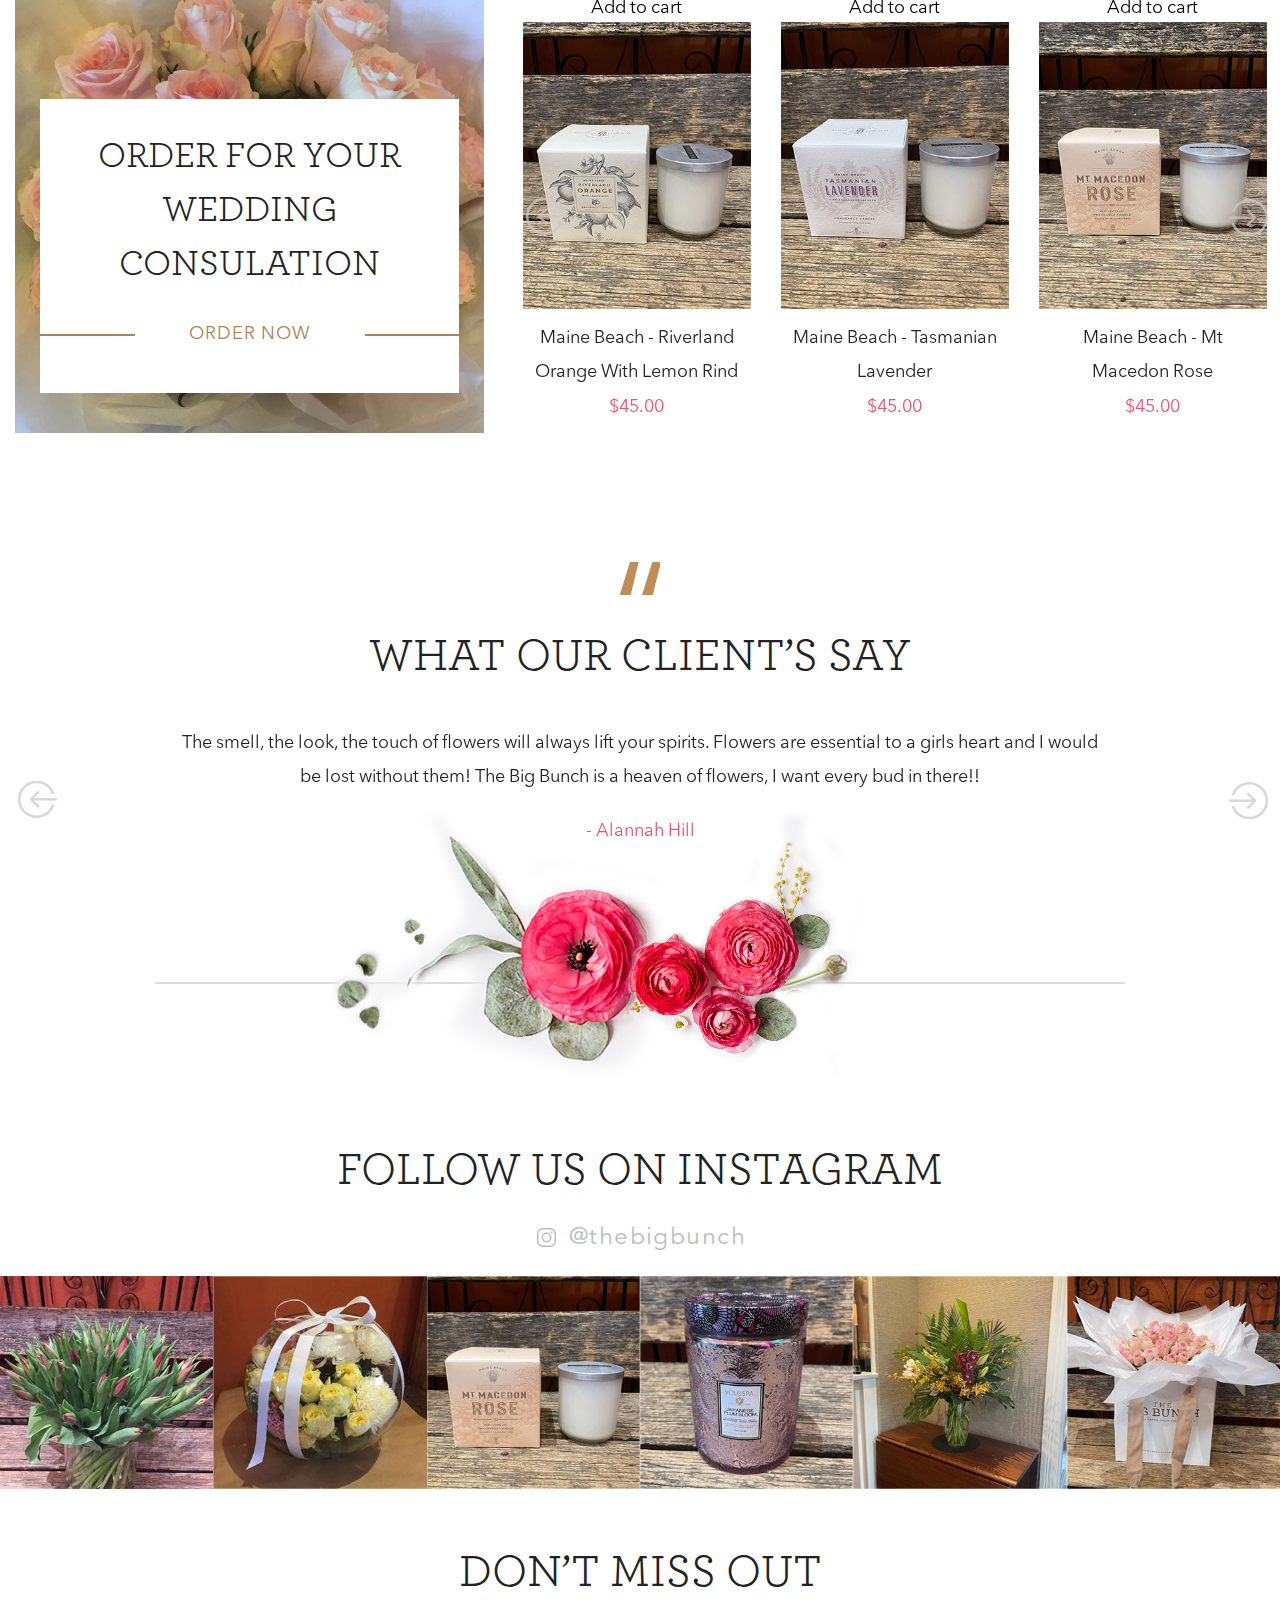
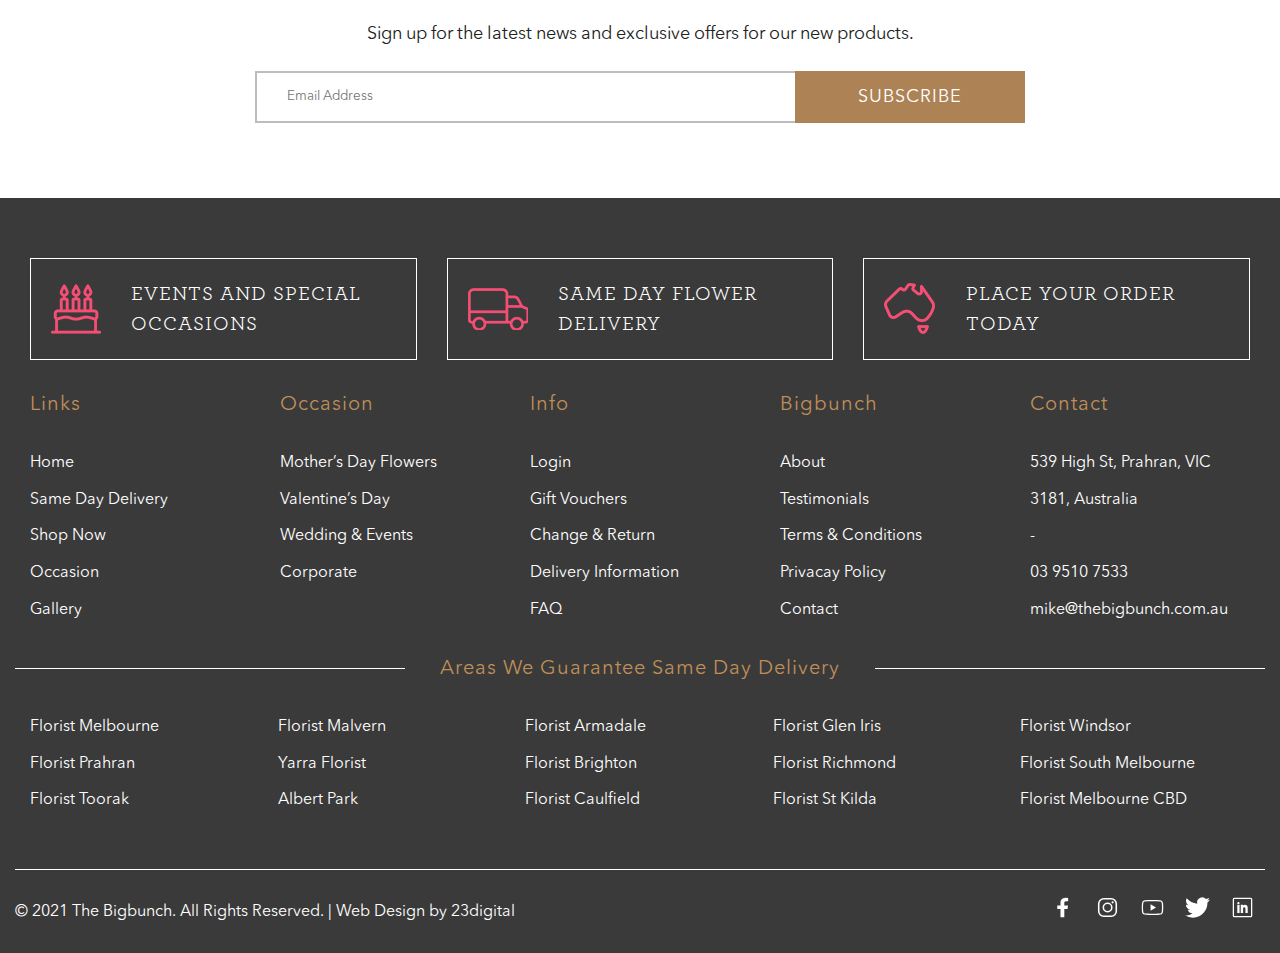
==== commit f87b3169: "Update index.html" ====
--- a/index.html
+++ b/index.html
@@ -1,1122 +1,1170 @@
-    <!DOCTYPE html PUBLIC "-//W3C//DTD XHTML 1.0 Transitional//EN" "http://www.w3.org/TR/xhtml1/DTD/xhtml1-transitional.dtd">
-    <html xmlns="http://www.w3.org/1999/xhtml">
-    <head>
-    <meta http-equiv="Content-Type" content="text/html; charset=utf-8" />
-    <title>The Big Bunch</title>
-    <meta name="viewport" content="width=device-width, initial-scale=1" />
-    <meta name="viewport" content="width=device-width" />
-    <link rel="stylesheet" type="text/css" href="css/slick.css"/>
-    <link rel="stylesheet" type="text/css" href="css/slick-theme.css"/>
-    <link rel="stylesheet" type="text/css" href="css/style.css" />
-    </head>
-        <body>
-            <div class="announcment-bar">
-                <div class="container">
-                    <div class="bar-wrapper">
-                        <span class="announcment">
-                            Enjoy same day flower delivery for orders placed before 1pm. Orders placed after 1pm will be 					                              delivered the next day.
-                            <div class="close"></div>
-                         </span>   
-                        <span class="contact">
-                            <a href="mailto:mike@thebigbunch.com.au" class="email">mike@thebigbunch.com.au</a>
-                            <a href="tel:0395107533" class="number">03 9510 7533</a>
-                        </span>
-                    </div>
-                </div>
+        <!DOCTYPE html PUBLIC "-//W3C//DTD XHTML 1.0 Transitional//EN" "http://www.w3.org/TR/xhtml1/DTD/xhtml1-transitional.dtd">
+        <html xmlns="http://www.w3.org/1999/xhtml">
+        <head>
+        <meta http-equiv="Content-Type" content="text/html; charset=utf-8" />
+        <title>The Big Bunch</title>
+        <meta name="viewport" content="width=device-width, initial-scale=1" />
+        <meta name="viewport" content="width=device-width" />
+        <link rel="stylesheet" type="text/css" href="css/slick.css"/>
+        <link rel="stylesheet" type="text/css" href="css/slick-theme.css"/>
+        <link rel="stylesheet" type="text/css" href="css/style.css" />
+        </head>
+            <body>
                 
-            </div>
-            <header class="site-header">
-                <div class="container">
-                    <div class="header-wrapper">
-                    	<div class="humburger">
-                  			<div class="arrow">
-                  			</div>
-               			</div>
-                        <nav class="navigation">
-                            <ul>
-                                <li><a href="#">HOME</a></li>
-                                <li><a href="#">ABOUT</a></li>
-                                <li><a href="#">SAME DAY DELIVERY </a></li>
-                                <li><a href="#">SHOP NOW</a></li>
-                                <li><a href="#">CONTACT</a></li>
-                                <li><a href="#">GALLERY</a></li>
-                                <li><a href="#">OCCASION</a></li>
-                                                                                                    
-                            </ul>
-                        </nav>
-                        <div class="logo">
-                            <a href="#"><img src="images/logo.png" /></a>
-                        </div>
-                        <div class="cta-btn">
-                            <ul>
-                            <li class="search">
-                            	<a href="#"><svg width="24" height="28" viewBox="0 0 24 24" fill="none" xmlns="http://www.w3.org/2000/svg"><path fill-rule="evenodd" clip-rule="evenodd" d="M18.319 14.4326C20.7628 11.2941 20.542 6.75347 17.6569 3.86829C14.5327 0.744098 9.46734 0.744098 6.34315 3.86829C3.21895 6.99249 3.21895 12.0578 6.34315 15.182C9.22833 18.0672 13.769 18.2879 16.9075 15.8442C16.921 15.8595 16.9351 15.8745 16.9497 15.8891L21.1924 20.1317C21.5829 20.5223 22.2161 20.5223 22.6066 20.1317C22.9971 19.7412 22.9971 19.1081 22.6066 18.7175L18.364 14.4749C18.3493 14.4603 18.3343 14.4462 18.319 14.4326ZM16.2426 5.28251C18.5858 7.62565 18.5858 11.4246 16.2426 13.7678C13.8995 16.1109 10.1005 16.1109 7.75736 13.7678C5.41421 11.4246 5.41421 7.62565 7.75736 5.28251C10.1005 2.93936 13.8995 2.93936 16.2426 5.28251Z" fill="currentColor" /></svg></a>
-                            	<div class="search-bar">
-                                	<form class="searchform">
-                                    	<div class="form-input-wrapper">
-                                        	<input type="search" name="" value="" placeholder="Search here..." class=				 												"search-input" />
-                                            <input type="submit" name="" value="" class="search-submit" />
-                                        </div>
-                                    </form>
-                                </div>
-                            </li>
-                            <li class="user "><a class="user open-collapse" href="#"><svg width="24" height="28" viewBox="0 0 24 24" fill="none" xmlns="http://www.w3.org/2000/svg"><path fill-rule="evenodd" clip-rule="evenodd" d="M16 7C16 9.20914 14.2091 11 12 11C9.79086 11 8 9.20914 8 7C8 4.79086 9.79086 3 12 3C14.2091 3 16 4.79086 16 7ZM14 7C14 8.10457 13.1046 9 12 9C10.8954 9 10 8.10457 10 7C10 5.89543 10.8954 5 12 5C13.1046 5 14 5.89543 14 7Z" fill="currentColor" /><path d="M16 15C16 14.4477 15.5523 14 15 14H9C8.44772 14 8 14.4477 8 15V21H6V15C6 13.3431 7.34315 12 9 12H15C16.6569 12 18 13.3431 18 15V21H16V15Z" fill="currentColor" /></svg></a>
-                                        	<div class="my-acc side-collapse">
-                                            	<div class="cancel"></div>
-                                            	<div class="account-form">
-                                                	<form class="user-login-form">
-                                                    	<h4>Sign In</h4>
-                                                        <div class="field-wrapper">
-                                                        <div class="input-wrapper">
-                                                        	<input type="email" class="login-field" placeholder="Email">
-                                                         </div>   
-                                                         <div class="input-wrapper">   
-                                                            <input type="password" class="login-field" placeholder="Password"/>
-                                                         </div>
-                                                         <div class="btn-wrapper">
-                                                         	<input type="submit" class="p-btn"/>
-                                                         </div>
-                                                        </div>
-                                                    </form>
-                                            	</div>
-                                            </div>       
-                            </li>
-                             <li class="cart ">
-                             	<a class="open-collapse" href="#"><svg width="24" height="28" viewBox="0 0 24 24" fill="none" xmlns="http://www.w3.org/2000/svg"><path fill-rule="evenodd" clip-rule="evenodd" d="M5.79166 2H1V4H4.2184L6.9872 16.6776H7V17H20V16.7519L22.1932 7.09095L22.5308 6H6.6552L6.08485 3.38852L5.79166 2ZM19.9869 8H7.092L8.62081 15H18.3978L19.9869 8Z" fill="currentColor" /><path d="M10 22C11.1046 22 12 21.1046 12 20C12 18.8954 11.1046 18 10 18C8.89543 18 8 18.8954 8 20C8 21.1046 8.89543 22 10 22Z" fill="currentColor" /><path d="M19 20C19 21.1046 18.1046 22 17 22C15.8954 22 15 21.1046 15 20C15 18.8954 15.8954 18 17 18C18.1046 18 19 18.8954 19 20Z" fill="currentColor" /></svg></a>
-                             	<div class="cart-status side-collapse">
-                                <div class="cancel"></div>
-                                	<div class="cart-item">
-                                    	<span>Your Cart is Empty</span>
-                                        <a href="#" class="p-btn">Continue Shopping</a>
-                                    </div>
-                                </div>	
-                             </li>
-                            </ul>
-                        
+                <header class="site-header">
+                <div class="announcment-bar">
+                    <div class="container">
+                        <div class="bar-wrapper">
+                            <span class="announcment">
+                                Enjoy same day flower delivery for orders placed before 1pm. Orders placed after 1pm will be 					                              delivered the next day.
+                             </span>   
+                            <span class="contact">
+                                <a href="mailto:mike@thebigbunch.com.au" class="email">mike@thebigbunch.com.au</a>
+                                <a href="tel:0395107533" class="number">03 9510 7533</a>
+                            </span>
                         </div>
                     </div>
-                </div>
-            </header>
-            <main class="site-wrapper">
-                <section class="banner">
-                    <div class="slide">
-                        <div class="slide-item" style="background-image:url(images/slide-2.jpg)">
-                            <div class="container">
-                                <div class="slide-wrapper">
-                                    <div class="slider-header-block">
-                                    <h1>Specialising in Melbourne<br />
-                                        Flower Delivery Direct to Your Door</h1>
-                                        <a href="#" class="p-btn">Order Now</a>
-                                </div>
-                                </div>
-                            </div>
-                        </div>
-                        <div class="slide-item" style="background-image:url(images/slide-1.jpg)">
-                            <div class="container">
-                                <div class="slide-wrapper">
-                                    <div class="slider-header-block">
-                                        <h1>Specialising in Melbourne<br />
-                                        Flower Delivery Direct to Your Door</h1>
-                                        <a href="#" class="p-btn">Order Now</a>
-                                    </div>
-                                </div>
-                            </div>
-                        </div>
-                        <div class="slide-item" style="background-image:url(images/slide-3.jpg)">
-                            <div class="container">
-                                <div class="slide-wrapper">
-                                    <div class="slider-header-block">
-                                    <h1>Specialising in Melbourne<br />
-                                        Flower Delivery Direct to Your Door</h1>
-                                        <a href="#" class="p-btn">Order Now</a>
-                                </div>
-                                </div>
+                    
+                </div>	
+                    <div class="container">
+                        <div class="header-wrapper">
+                            <div class="humburger">
+                                <div class="arrow">
+                                </div>
+                            </div>
+                            <nav class="navigation">
+                                <ul>
+                                    <li><a href="#" title="HOME">HOME</a></li>
+                                    <li><a href="#" title="ABOUT">ABOUT</a></li>
+                                    <li><a href="#" title="SAME DAY DELIVERY">SAME DAY DELIVERY </a></li>
+                                    <li><a href="#" title="SHOP NOW">SHOP NOW</a></li>
+                                    <li><a href="#" title="CONTACT">CONTACT</a></li>
+                                    <li><a href="#" title="GALLERY">GALLERY</a></li>
+                                    <li><a href="#" title="OCCASION">OCCASION</a></li>
+                                                                                                        
+                                </ul>
+                            </nav>
+                            <div class="logo">
+                                <a href="#" title="The Big Bunch"><img src="images/logo.png" /></a>
+                            </div>
+                            <div class="cta-btn">
+                                <ul>
+                                <li class="search">
+                                    <a href="#" title="Search"><img src="images/search-2.png" /></a>
+                                    <div class="search-bar">
+                                        <form class="searchform">
+                                            <div class="form-input-wrapper">
+                                                <input type="search" name="" value="" placeholder="Search here..." class=				 												"search-input" />
+                                                <input type="submit" name="" value="" class="search-submit" />
+                                            </div>
+                                        </form>
+                                    </div>
+                                </li>
+                               <li class="user"><a class="user open-collapse" href="#" title="User"><img src="images/user.png" /></a>
+                                                <div class="my-acc side-collapse">
+                                                    <div class="cancel"></div>
+                                                    <div class="account-form">
+                                                        <form class="user-login-form">
+                                                            <h4>Sign In</h4>
+                                                            <div class="field-wrapper">
+                                                            <div class="input-wrapper">
+                                                                <input type="email" class="login-field" placeholder="Email">
+                                                             </div>   
+                                                             <div class="input-wrapper">   
+                                                                <input type="password" class="login-field" placeholder="Password"/>
+                                                             </div>
+                                                             <div class="btn-wrapper">
+                                                                <input type="submit" class="p-btn"/>
+                                                             </div>
+                                                            </div>
+                                                        </form>
+                                                    </div>
+                                                </div>       
+                                </li>
+                                 <li class="cart ">
+                                    <a class="open-collapse" href="#" title="Cart"><img src="images/cart.png" /></a>
+                                    <div class="cart-status side-collapse">
+                                    <div class="cancel"></div>
+                                        <div class="cart-item">
+                                            <span>Your Cart is Empty</span>
+                                            <a href="#" class="p-btn">Continue Shopping</a>
+                                        </div>
+                                    </div>	
+                                 </li>
+                                </ul>
+                            
                             </div>
                         </div>
                     </div>
-                </section>
-                <section class="best-sell">
+                </header>
+                <main class="site-wrapper">
+                    <section class="banner">
+                        <div class="slide">
+                            <div class="slide-item">
+                                <img src="images/slide-2.jpg" />
+                                <div class="slide-wrapper">
+                                <div class="container">
+                                        <div class="slider-header-block">
+                                        <h1>Specialising in Melbourne<br />
+                                            Flower Delivery Direct to Your Door</h1>
+                                            <a href="#" class="p-btn">Order Now</a>
+                                    </div>
+                                    </div>
+                                </div>
+                            </div>
+                            <div class="slide-item">
+                                <img src="images/slide-1.jpg" />
+                                <div class="slide-wrapper">
+                                <div class="container">
+                                        <div class="slider-header-block">
+                                        <h1>Specialising in Melbourne<br />
+                                            Flower Delivery Direct to Your Door</h1>
+                                            <a href="#" class="p-btn">Order Now</a>
+                                    </div>
+                                    </div>
+                                </div>
+                            </div>
+                            <div class="slide-item">
+                                <img src="images/slide-3.jpg" />
+                                <div class="slide-wrapper">
+                                <div class="container">
+                                        <div class="slider-header-block">
+                                        <h1>Specialising in Melbourne<br />
+                                            Flower Delivery Direct to Your Door</h1>
+                                            <a href="#" class="p-btn">Order Now</a>
+                                    </div>
+                                    </div>
+                                </div>
+                            </div>
+                        </div>
+                    </section>
+                    <section class="best-sell">
+                        <div class="container">
+                            <div class="best-sell-wrapper">
+                                <div class="title-block">
+                                    <h2 class="section-title">BEST SELLING FLOWERS</h2>
+                                    <p>The Big Bunch is a flower shop in Melbourne that’s dedicated to adding beauty to your home or 	 									event with<br />our exquisite floral arrangements.</p>
+                                </div>
+                                <div class="feature-card">
+                                    <div class="card">
+                                    	<a href="#" class="add_to_cart">Add to cart</a>
+                                        <div class="product-img">
+                                            <a href="#" >
+                                            <img src="images/product-1.jpg" />
+                                            </a>
+                                        </div>
+                                        <div class="product-detail">
+                                            <p class="flower-title"><a href="#">Red Roses in a Bag</a></p>
+                                            <div class="price-holder">
+                                                <span class="price">$140.00 - $270.00</span>
+                                                <div class="btn-holder"><a rel="nofollow" href="#" class="act-btn"></a>		  											</div>
+                                            </div>
+                                        </div>
+                                    </div>
+                                    <div class="card">
+                                    <a href="#" class="add_to_cart">Add to cart</a>
+                                        <div class="product-img">
+                                        <a href="#" title="Long Stemmed Platinum Roses">
+                                            <img src="images/product-2.jpg" />
+                                             </a>
+                                        </div>
+                                        <div class="product-detail">
+                                            <p class="flower-title"><a href="#" >Long Stemmed 	 												Platinum Roses</a></p>
+                                             <div class="price-holder">
+                                                <span class="price">$65.00 - $195.00</span>
+                                                <div><a href="#" class="act-btn"></a></div>
+                                            </div>
+                                           
+                                        </div>
+                                    </div>
+                                    <div class="card">
+                                    	<a href="#" class="add_to_cart">Add to cart</a>
+                                        <div class="product-img">
+                                        <a href="#" title="Pink Roses">
+                                            <img src="images/product-3.jpg" />
+                                            </a>
+                                        </div>
+                                        <div class="product-detail">
+                                            <p class="flower-title"><a href="#" >Pink Roses</a></p>
+                                            <div class="price-holder">
+                                                <span class="price">$30.00 - $170.00</span>
+                                                <div class=""><a rel="nofollow" href="#" class="act-btn"></a></div>
+                                            </div>
+                                            
+                                        </div>
+                                     </div>
+                                    <div class="card">
+                                    	<a href="#" class="add_to_cart">Add to cart</a>
+                                        <div class="product-img">
+                                            <a href="#" title="Colour My World Bunch">
+                                            <img src="images/product-4.jpg" />
+                                            </a>
+                                        </div>
+                                        <div class="product-detail">
+                                            <p class="flower-title"><a href="#" >Colour My World 			    											Bunch</a></p>
+                                            <div class="price-holder">
+                                            <span class="price">$75.00 - $115.00</span>
+                                            <div class=""><a rel="nofollow" href="#" class="act-btn"></a></div>
+                                            </div>
+                                            
+                                        </div>
+                                     </div>
+                                    <div class="card">
+                                    	<a href="#" class="add_to_cart">Add to cart</a>
+                                        <div class="product-img">
+                                        <a href="#" title="Disbuds in a Bag">
+                                            <img src="images/product-5.jpg" />
+                                            </a>
+                                        </div>
+                                      <div class="product-detail">
+                                        <p class="flower-title"><a href="#" >Disbuds in a Bag</a></p>
+                                          <div class="price-holder">
+                                            <span class="price">$55.00 - $82.00</span>
+                                            <div class=""><a rel="nofollow" href="#" class="act-btn"></a></div>
+                                          </div>
+                                        </div>
+                                     </div>
+                                    <div class="card">
+                                    	<a href="#" class="add_to_cart">Add to cart</a>
+                                        <div class="product-img"><a href="#"title="Roses in a Bag">
+                                            <img src="images/product-6.jpg" />
+                                             </a>
+                                        </div>
+                                        <div class="product-detail">
+                                            <p class="flower-title"><a href"#">Roses in a Bag </a></p>
+                                            <div class="price-holder">
+                                            <span class="price">$65.00 - $185.00</span>
+                                            <div class=""><a rel="nofollow" href="#" class="act-btn"></a></div>
+                                          </div>
+                                        </div>
+                                       
+                                     </div>
+                                    <div class="card">
+                                    	<a href="#" class="add_to_cart">Add to cart</a>
+                                        <div class="product-img">
+                                        <a href="#" title="Posy Boxes">
+                                            <img src="images/product-7.jpg" />
+                                          </a>  
+                                        </div>
+                                        <div class="product-detail">
+                                            <p class="flower-title"><a href="#">Posy Boxes</a></p>
+                                            <div class="price-holder">
+                                            <span class="price">$65.00 - $85.00</span>
+                                            <div class=""><a rel="nofollow" href="#" class="act-btn"></a></div>
+                                          </div>
+                                        </div>
+                                        
+                                     </div>
+                                    <div class="card">
+                                    <a href="#" class="add_to_cart">Add to cart</a>
+                                        <div class="product-img">
+                                        <a href="#" title="Garden in a Bowl">
+                                            <img src="images/product-8.jpg" />
+                                            </a>
+                                        </div>
+                                        <div class="product-detail">
+                                            <p class="flower-title"><a href="#">Garden in a Bowl</a></p>
+                                            <div class="price-holder">
+                                            <span class="price">$120.00 - $180.00</span>
+                                             <div class=""><a rel="nofollow" href="#" class="act-btn"></a></div>
+                                          </div>
+                                        </div>
+                                     </div> 
+                                </div>
+                            </div>
+                        </div>
+                    </section>
+                    <section class="events">
+                        <div class="container">
+                            <div class="event-wrapper">
+                                <div class="event-img">
+                                    <div class="event-img-1"><img src="images/event-1.jpg" /></div>
+                                    <div class="event-img-2"><img src="images/event-2.jpg" /></div>
+                                </div>
+                                <div class="event-content">
+                                    <h3 class="section-title">THE BIG BUNCH MELBOURNE</h3>
+                                    <p>The Big Bunch is a flower shop in Melbourne that’s dedicated to adding beauty to your home or event 								with our exquisite floral arrangements. We have a team of expert florists that are able to create 																	                                  stunning bunches every time, plus we can provide flower delivery Melbourne wide for a range of 								  									occasions.</p>
+                                    <p>Whether you prefer bright and bold or pastel and delicately pretty, we understand the importance of 									finding the right flowers. Among our available flowers in Melbourne, you’ll find elegant small 										bunches.</p>
+                                    <h4>WEDDINGS AND EVENTS</h4>
+                                    <p>When it comes to organising flowers for a wedding or corporate event, we know you want the best. 									 								That’s why we provide beautiful and cheap flower delivery in Melbourne.</p>
+                                    <a href="#" class="read_link">Read More</a>                      	
+                                </div>
+                            </div>
+                        </div>
+                    </section>
+                    <section class="product-slider">
+                        <div class="product-slider-detail">
+                            <div class="slider-container">
+                            <!--<div class=" filter-btn"> 
+                                <span class="p-btn">Filter</span>
+                                </div>-->
+                                <div class="link-container">
+                                    <!--<span class="close"><img src="images/close.png" /></span>-->
+                                    <ul>
+                                        <li class="tab-link active-link" id="link_one" data-title="slide_one" data-icon=       		  											"slotkeyone">NEW</li>
+                                        <li class="tab-link" id="link_two" data-title="slide_two" data-icon="slotkeytwo">POPULAR		  											</li>
+                                        <li class="tab-link" id="link_three" data-title="slide_three" data-icon="slotkeythree"> 			    										ALL</li>
+                                        <li class="tab-link" id="link_four" data-title="slide_four" data-icon="slotkeyfour"> 	  											MOTHER'S DAY</li>
+                                        <li class="tab-link" id="link_five" data-title="slide_five" data-icon="slotkeyfive">      										VALENTINE'S DAY</li>                                            
+                                    </ul>
+                                </div>
+                                <div class="product-feature-slider-main">
+                                <div class="product-feature-slider active_slide" id="slide_one">
+                                    <div class="prod_slide">
+                                        <div class="card">
+                                        <div class="product-img">
+                                        <a href="#">
+                                            <img src="images/new-1.jpg" title="Maine Beach - Riverland Orange With Lemon Rind"/>
+                                         </a>
+                                        </div>
+                                        <div class="product-detail">
+                                            <p class="flower-title">Maine Beach - Riverland Orange With Lemon Rind</p>
+                                            <span class="price">$45.00</span>
+                                        </div>
+                                        
+                                     </div>
+                                    </div>
+                                    <div class="prod_slide">
+                                        <div class="card">
+                                        <a href="#" class="add_to_cart">Add to cart</a>
+                                        <div class="product-img">
+                                        <a href="#">
+                                            <img src="images/new-2.jpg" title="Maine Beach - Tasmanian Lavender"/>
+                                            </a>
+                                        </div>
+                                        <div class="product-detail">
+                                            <p class="flower-title">Maine Beach - Tasmanian Lavender</p>
+                                            <span class="price">$45.00</span>
+                                        </div>
+                                     </div>
+                                    </div>
+                                    <div class="prod_slide">
+                                        <div class="card">
+                                        <a href="#" class="add_to_cart">Add to cart</a>
+                                        <div class="product-img">
+                                        <a href="#">
+                                            <img src="images/new-3.jpg" title="Maine Beach - Mt Macedon Rose" />
+                                            </a>
+                                        </div>
+                                        <div class="product-detail">
+                                            <p class="flower-title">Maine Beach - Mt Macedon Rose</p>
+                                            <span class="price">$45.00</span>
+                                        </div>
+                                     </div>
+                                    </div>
+                                    <div class="prod_slide">
+                                        <div class="card">
+                                        <a href="#" class="add_to_cart">Add to cart</a>
+                                        <div class="product-img">
+                                        <a href="#">
+                                            <img src="images/new-1.jpg" title="Maine Beach - Tasmanian Lavender" />
+                                        </a>
+                                        </div>
+                                        <div class="product-detail">
+                                            <p class="flower-title">Maine Beach - Tasmanian Lavender</p>
+                                            <span class="price">$75.00 - $115.00</span>
+                                        </div>
+                                     </div>
+                                    </div>
+                                </div>
+                                <div class="product-feature-slider" id="slide_two">
+                                    <div class="prod_slide">
+                                        <div class="card">
+                                        <div class="product-img">
+                                        <a href="#">
+                                            <img src="images/product-1.jpg" title="Maine Beach - Riverland Orange With LemonRind"/>
+                                            </a>
+                                        </div>
+                                        <div class="product-detail">
+                                            <p class="flower-title">Maine Beach - Riverland Orange With Lemon Rind</p>
+                                            <span class="price">$45.00</span>
+                                        </div>
+                                     </div>
+                                    </div>
+                                    <div class="prod_slide">
+                                        <div class="card">
+                                        <div class="product-img">
+                                        <a href="#">
+                                            <img src="images/product-2.jpg" title="Maine Beach - Tasmanian Lavender" />
+                                            </a>
+                                        </div>
+                                        <div class="product-detail">
+                                            <p class="flower-title">Maine Beach - Tasmanian Lavender</p>
+                                            <span class="price">$45.00</span>
+                                        </div>
+                                     </div>
+                                    </div>
+                                    <div class="prod_slide">
+                                        <div class="card">
+                                        <div class="product-img">
+                                        <a href="#">
+                                            <img src="images/product-3.jpg" title="Maine Beach - Mt Macedon Rose" />
+                                            </a>
+                                        </div>
+                                        <div class="product-detail">
+                                            <p class="flower-title"></p>
+                                            <span class="price">$45.00</span>
+                                        </div>
+                                        </a>
+                                     </div>
+                                    </div>
+                                    <div class="prod_slide">
+                                        <div class="card"><a href="#">
+                                        <div class="product-img">
+                                            <img src="images/new-1.jpg" />
+                                        </div>
+                                        <div class="product-detail">
+                                            <p class="flower-title">Maine Beach - Tasmanian Lavender</p>
+                                            <span class="price">$75.00 - $115.00</span>
+                                        </div>
+                                        </a>
+                                     </div>
+                                    </div>
+                                </div>
+                                <div class="product-feature-slider" id="slide_three">
+                                    <div class="prod_slide">
+                                        <div class="card"><a href="#">
+                                        <div class="product-img">
+                                            <img src="images/product-4.jpg" />
+                                        </div>
+                                        <div class="product-detail">
+                                            <p class="flower-title">Maine Beach - Riverland Orange With Lemon Rind</p>
+                                            <span class="price">$45.00</span>
+                                        </div>
+                                        </a>
+                                     </div>
+                                    </div>
+                                    <div class="prod_slide">
+                                        <div class="card"><a href="#">
+                                        <div class="product-img">
+                                            <img src="images/product-5.jpg" />
+                                        </div>
+                                        <div class="product-detail">
+                                            <p class="flower-title">Maine Beach - Tasmanian Lavender</p>
+                                            <span class="price">$45.00</span>
+                                        </div>
+                                        </a>
+                                     </div>
+                                    </div>
+                                    <div class="prod_slide">
+                                        <div class="card"><a href="#">
+                                        <div class="product-img">
+                                            <img src="images/product-6.jpg" />
+                                        </div>
+                                        <div class="product-detail">
+                                            <p class="flower-title">Maine Beach - Mt Macedon Rose</p>
+                                            <span class="price">$45.00</span>
+                                        </div>
+                                        </a>
+                                     </div>
+                                    </div>
+                                    <div class="prod_slide">
+                                        <div class="card"><a href="#">
+                                        <div class="product-img">
+                                            <img src="images/product-7.jpg" />
+                                        </div>
+                                        <div class="product-detail">
+                                            <p class="flower-title">Maine Beach - Tasmanian Lavender</p>
+                                            <span class="price">$75.00 - $115.00</span>
+                                        </div>
+                                        </a>
+                                     </div>
+                                    </div>
+                                </div>
+                                <div class="product-feature-slider" id="slide_four">
+                                    <div class="prod_slide">
+                                        <div class="card"><a href="#">
+                                        <div class="product-img">
+                                            <img src="images/new-1.jpg" />
+                                        </div>
+                                        <div class="product-detail">
+                                            <p class="flower-title">Maine Beach - Riverland Orange With Lemon Rind</p>
+                                            <span class="price">$45.00</span>
+                                        </div>
+                                        </a>
+                                     </div>
+                                    </div>
+                                    <div class="prod_slide">
+                                        <div class="card"><a href="#">
+                                        <div class="product-img">
+                                            <img src="images/new-2.jpg" />
+                                        </div>
+                                        <div class="product-detail">
+                                            <p class="flower-title">Maine Beach - Tasmanian Lavender</p>
+                                            <span class="price">$45.00</span>
+                                        </div>
+                                        </a>
+                                     </div>
+                                    </div>
+                                    <div class="prod_slide">
+                                        <div class="card"><a href="#">
+                                        <div class="product-img">
+                                            <img src="images/new-3.jpg" />
+                                        </div>
+                                        <div class="product-detail">
+                                            <p class="flower-title">Maine Beach - Mt Macedon Rose</p>
+                                            <span class="price">$45.00</span>
+                                        </div>
+                                        </a>
+                                     </div>
+                                    </div>
+                                    <div class="prod_slide">
+                                        <div class="card"><a href="#">
+                                        <div class="product-img">
+                                            <img src="images/new-1.jpg" />
+                                        </div>
+                                        <div class="product-detail">
+                                            <p class="flower-title">Maine Beach - Tasmanian Lavender</p>
+                                            <span class="price">$75.00 - $115.00</span>
+                                        </div>
+                                        </a>
+                                     </div>
+                                    </div>
+                                </div>
+                                <div class="product-feature-slider" id="slide_five">
+                                    <div class="prod_slide">
+                                        <div class="card"><a href="#">
+                                        <div class="product-img">
+                                            <img src="images/product-1.jpg" />
+                                        </div>
+                                        <div class="product-detail">
+                                            <p class="flower-title">Maine Beach - Riverland Orange With Lemon Rind</p>
+                                            <span class="price">$45.00</span>
+                                        </div>
+                                        </a>
+                                     </div>
+                                    </div>
+                                    <div class="prod_slide">
+                                        <div class="card"><a href="#">
+                                        <div class="product-img">
+                                            <img src="images/product-2.jpg" />
+                                        </div>
+                                        <div class="product-detail">
+                                            <p class="flower-title">Maine Beach - Tasmanian Lavender</p>
+                                            <span class="price">$45.00</span>
+                                        </div>
+                                        </a>
+                                     </div>
+                                    </div>
+                                    <div class="prod_slide">
+                                        <div class="card"><a href="#">
+                                        <div class="product-img">
+                                            <img src="images/product-3.jpg" />
+                                        </div>
+                                        <div class="product-detail">
+                                            <p class="flower-title">Maine Beach - Mt Macedon Rose</p>
+                                            <span class="price">$45.00</span>
+                                        </div>
+                                        </a>
+                                     </div>
+                                    </div>
+                                    <div class="prod_slide">
+                                        <div class="card"><a href="#">
+                                        <div class="product-img">
+                                            <img src="images/product-8.jpg" />
+                                        </div>
+                                        <div class="product-detail">
+                                            <p class="flower-title">Maine Beach - Tasmanian Lavender</p>
+                                            <span class="price">$75.00 - $115.00</span>
+                                        </div>
+                                        </a>
+                                     </div>
+                                    </div>
+                                </div>
+                                </div>
+                                
+                            </div>
+                            <div class="slide-side-img">
+                                    <div class="slide-side-img-container">
+                                        <img src="images/slide-side-img-1.jpg" class="active_img" id="slotkeyone"/>
+                                        <img src="images/slide-side-img-2.jpg"id="slotkeytwo" />
+                                        <img src="images/slide-side-img-3.jpg" id="slotkeythree"/>
+                                        <img src="images/slide-side-img-4.jpg"id="slotkeyfour" />
+                                        <img src="images/slide-side-img-5.jpg" id="slotkeyfive"/>
+                                        <div class="side-img-content">
+                                            <h3 class="section-title">Provide Beautiful and Cheap Flower Delivery</h3>
+                                            <span><a class="p-btn" href="#">Order Now</a></span>
+                                        </div>
+                                    </div>
+                                    
+                                </div>
+                        </div>
+                    </section>
+                    <section class="delivery_feature">
+                        <div class="container">
+                            <div class="delivery_feature-wrapper">
+                                <div class="title-block">
+                                    <h2 class="section-title">SAME DAY FLOWER DELIVERY</h2>
+                                    <p>Same Day Flower Delivery in Melbourne When something happens to a loved one in your life, flowers 					 								are the perfect response. Flowers can say anything from “congratulations” to “get well soon” and 																				 									everything in between.</p>
+                                </div>
+                                <div class="delivery-feature-list">
+                                    <div class="col-4">
+                                        <ul>
+                                            <li><span><img src="images/birth.png" /></span><a href="#" title="Perfect Gift For   		 												Birthdays">Perfect Gift For Birthdays</a></li>
+                                            <li><span><img src="images/rose.png" /></span><a href="#" title="Suitable For 			 												Valentine’s Day">Suitable For Valentine’s Day</a></li>
+                                            <li><span><img src="images/tribute.png" /></span><a href="#" title="Nothing Says 			 													Congratulations">Nothing Says Congratulations</a></li>
+                                        </ul>
+                                    </div>
+                                    <div class="col-4">
+                                        <ul>
+                                         
+                                            <li><span><img src="images/condolence.png" /></span><a href="#" title="Perfect Flower 													 For Condolences">Perfect Flower For Condolences</a></li>
+                                            <li><span><img src="images/promotion.png" /></span><a href="#" title="Suitable For 			 														Job Promotions">Suitable For Job Promotions</a></li>
+                                            <li><span><img src="images/partner.png" /></span><a href="#" title="Romantic Roses 		 														For Your Partner">Romantic Roses For Your Partner</a></li>
+                                        </ul>
+                                    </div>
+                                    <div class="col-4 delivery-feature-img">
+                                        <img src="images/delivery-feature-img.jpg" />
+                                        <a class="p-btn" href="#">Shop Now</a>
+                                    </div>
+                                </div>
+                            </div>
+                        </div>
+                    </section>
+                    <section class="toy-product-slider">
+                        <div class="product-slider-detail">
+                            <div class="slider-container">
+                                <!--<div class=" filter-btn"> 
+                                <span class="p-btn">Filter</span>
+                                </div>-->
+                                <div class="link-container">
+                                <!--<span class="close"><img src="images/close.png" /></span>-->
+                                    <ul>
+                                        <li class="tab-link active-link" id="link_six" data-title="slide_six" data-icon="slotkeysix">	 										Candle</li>
+                                        <li class="tab-link" id="link_seven" data-title="slide_seven" data-icon="slotkeyseven"> 		 	 										chochlates</li>
+                                        <li class="tab-link" id="link_eight" data-title="slide_eight" data-icon="slotkeyeight">
+                                            toys</li>                                         
+                                    </ul>
+                                </div>
+                                <div class="product-feature-slider-main">
+                                <div class="product-feature-slider active_slide" id="slide_six">
+                                    <div class="prod_slide">
+                                        <div class="card">
+                                        <a href="#" class="add_to_cart" tabindex="0">Add to cart</a>
+                                        <div class="product-img">
+                                        	<a href="#">
+                                            <img src="images/new-1.jpg" />
+                                        	</a>
+                                        </div>
+                                        <div class="product-detail">
+                                            <p class="flower-title">Maine Beach - Riverland Orange With Lemon Rind</p>
+                                            <span class="price">$45.00</span>
+                                        </div>
+                                     </div>
+                                    </div>
+                                    <div class="prod_slide">
+                                        <div class="card">
+                                        <a href="#" class="add_to_cart" tabindex="0">Add to cart</a>
+                                        <div class="product-img">
+                                        	<a href="#">
+                                            <img src="images/new-2.jpg" />
+                                        	</a>
+                                        </div>
+                                        <div class="product-detail">
+                                            <p class="flower-title">Maine Beach - Tasmanian Lavender</p>
+                                            <span class="price">$45.00</span>
+                                        </div>
+                                     </div>
+                                    </div>
+                                    <div class="prod_slide">
+                                        <div class="card">
+                                        <a href="#" class="add_to_cart" tabindex="0">Add to cart</a>
+                                        <div class="product-img">
+                                        	<a href="#">
+                                            <img src="images/new-3.jpg" />
+                                            </a>
+                                        </div>
+                                        <div class="product-detail">
+                                            <p class="flower-title">Maine Beach - Mt Macedon Rose</p>
+                                            <span class="price">$45.00</span>
+                                        </div>
+                                     </div>
+                                    </div>
+                                    <div class="prod_slide">
+                                        <div class="card">
+                                        <a href="#" class="add_to_cart" tabindex="0">Add to cart</a>
+                                        <div class="product-img">
+                                        	<a href="#">
+                                            <img src="images/new-1.jpg" />
+                                            </a>
+                                        </div>
+                                        <div class="product-detail">
+                                            <p class="flower-title">Maine Beach - Tasmanian Lavender</p>
+                                            <span class="price">$75.00 - $115.00</span>
+                                        </div>
+                                     </div>
+                                    </div>
+                                </div>
+                                <div class="product-feature-slider" id="slide_seven">
+                                    <div class="prod_slide">
+                                        <div class="card"><a href="#">
+                                        <div class="product-img">
+                                            <img src="images/product-1.jpg" />
+                                        </div>
+                                        <div class="product-detail">
+                                            <p class="flower-title">Maine Beach - Riverland Orange With Lemon Rind</p>
+                                            <span class="price">$45.00</span>
+                                        </div>
+                                        </a>
+                                     </div>
+                                    </div>
+                                    <div class="prod_slide">
+                                        <div class="card"><a href="#">
+                                        <div class="product-img">
+                                            <img src="images/product-2.jpg" />
+                                        </div>
+                                        <div class="product-detail">
+                                            <p class="flower-title">Maine Beach - Tasmanian Lavender</p>
+                                            <span class="price">$45.00</span>
+                                        </div>
+                                        </a>
+                                     </div>
+                                    </div>
+                                    <div class="prod_slide">
+                                        <div class="card"><a href="#">
+                                        <div class="product-img">
+                                            <img src="images/product-3.jpg" />
+                                        </div>
+                                        <div class="product-detail">
+                                            <p class="flower-title">Maine Beach - Mt Macedon Rose</p>
+                                            <span class="price">$45.00</span>
+                                        </div>
+                                        </a>
+                                     </div>
+                                    </div>
+                                    <div class="prod_slide">
+                                        <div class="card"><a href="#">
+                                        <div class="product-img">
+                                            <img src="images/new-1.jpg" />
+                                        </div>
+                                        <div class="product-detail">
+                                            <p class="flower-title">Maine Beach - Tasmanian Lavender</p>
+                                            <span class="price">$75.00 - $115.00</span>
+                                        </div>
+                                        </a>
+                                     </div>
+                                    </div>
+                                </div>
+                                <div class="product-feature-slider" id="slide_eight">
+                                    <div class="prod_slide">
+                                        <div class="card"><a href="#">
+                                        <div class="product-img">
+                                            <img src="images/product-4.jpg" />
+                                        </div>
+                                        <div class="product-detail">
+                                            <p class="flower-title">Maine Beach - Riverland Orange With Lemon Rind</p>
+                                            <span class="price">$45.00</span>
+                                        </div>
+                                        </a>
+                                     </div>
+                                    </div>
+                                    <div class="prod_slide">
+                                        <div class="card"><a href="#">
+                                        <div class="product-img">
+                                            <img src="images/product-5.jpg" />
+                                        </div>
+                                        <div class="product-detail">
+                                            <p class="flower-title">Maine Beach - Tasmanian Lavender</p>
+                                            <span class="price">$45.00</span>
+                                        </div>
+                                        </a>
+                                     </div>
+                                    </div>
+                                    <div class="prod_slide">
+                                        <div class="card"><a href="#">
+                                        <div class="product-img">
+                                            <img src="images/product-6.jpg" />
+                                        </div>
+                                        <div class="product-detail">
+                                            <p class="flower-title">Maine Beach - Mt Macedon Rose</p>
+                                            <span class="price">$45.00</span>
+                                        </div>
+                                        </a>
+                                     </div>
+                                    </div>
+                                    <div class="prod_slide">
+                                        <div class="card"><a href="#">
+                                        <div class="product-img">
+                                            <img src="images/product-7.jpg" />
+                                        </div>
+                                        <div class="product-detail">
+                                            <p class="flower-title">Maine Beach - Tasmanian Lavender</p>
+                                            <span class="price">$75.00 - $115.00</span>
+                                        </div>
+                                        </a>
+                                     </div>
+                                    </div>
+                                </div>
+                                </div>
+                            </div>
+                            <div class="slide-side-img">
+                                    <div class="slide-side-img-container">
+                                        <img src="images/slide-side-img-1.jpg" class="active_img" id="slotkeysix"/>
+                                        <img src="images/slide-side-img-2.jpg"id="slotkeyseven" />
+                                        <img src="images/slide-side-img-3.jpg" id="slotkeyeight"/>
+                                        <div class="side-img-content">
+                                            <h3 class="section-title">Order FOR YOUR WEDDING CONSULATION</h3>
+                                            <span><a class="p-btn" href="#">Order Now</a></span>
+                                        </div>
+                                    </div>
+                                    
+                                </div>
+                        </div>
+                    </section>
+                    <section class="testimonials">
+                        <div class="container">
+                            <div class="testimonials-wrapper">
+                                <div class="title-block">
+                                    <h2 class="section-title">WHAT OUR CLIENT’S SAY</h2>
+                                </div>
+                                <div class="testimonial-slider">
+                                    <div class="testimonial">
+                                        <div class="testimonial-container">
+                                            <p>The smell, the look, the touch of flowers will always lift your spirits. Flowers are  					  										essential to a girls heart and I would be lost without them! The Big Bunch is a heaven of 			 											flowers, I want every bud in there!!</p>
+                                            <span class="author"><p>- Alannah Hill</p></span>
+                                        </div>
+                                    </div>
+                                    <div class="testimonial">
+                                        <div class="testimonial-container">
+                                            <p>
+                                                I have used the Big Bunch on so many occasions both happy and sad. Michael and the gang 				 											always create the most gorgeous, tasteful, heartfelt flowers and I trust them totally.
+                    </p>
+                                            <span class="author"><p>- Magda Szubanski</p></span>
+                                        </div>
+                                    </div>
+                                    <div class="testimonial">
+                                        <div class="testimonial-container">
+                                            <p>The smell of jonquils gives me the most vivid happy memories of my childhood. I love to a a big bunch in the house when they are in season.</p>
+                                            <span class="author"><p>- GINA RILEY</p></span>
+                                        </div>
+                                    </div>
+                                    <div class="testimonial">
+                                        <div class="testimonial-container">
+                                            <p>4</p>
+                                            <span class="author"><p></p></span>
+                                        </div>
+                                    </div>
+                                </div>
+                                <div class="flower-bookey">
+                                    <img src="images/flower-bookey.png" />
+                                </div>
+                            </div>
+                        </div>
+                    </section>
+                    <section class="insta-post">
+                        <div class="insta-post-main-wrapper">
+                            <div class="title-block">
+                                <h2 class="section-title">Follow Us On Instagram</h2>
+                                <a href="#" class="insta-id"><svg class="svg-icon" xmlns="http://www.w3.org/2000/svg" data-name="Layer 1" id="Layer_1" viewBox="0 0 128 128"><path d="M83,23a22,22,0,0,1,22,22V83a22,22,0,0,1-22,22H45A22,22,0,0,1,23,83V45A22,22,0,0,1,45,23H83m0-8H45A30.09,30.09,0,0,0,15,45V83a30.09,30.09,0,0,0,30,30H83a30.09,30.09,0,0,0,30-30V45A30.09,30.09,0,0,0,83,15Z"></path><path d="M90.14,32a5.73,5.73,0,1,0,5.73,5.73A5.73,5.73,0,0,0,90.14,32Z"></path><path d="M64.27,46.47A17.68,17.68,0,1,1,46.6,64.14,17.7,17.7,0,0,1,64.27,46.47m0-8A25.68,25.68,0,1,0,90,64.14,25.68,25.68,0,0,0,64.27,38.47Z"></path></svg>@thebigbunch</a>
+                            </div>
+                                <div class="insta-post-wrapper">
+                                <div class="post">
+                                <a href="#"><img src="images/post-1.jpg" /></a>
+                                </div>
+                                <div class="post">
+                                <a href="#"><img src="images/post-2.jpg" /></a>
+                                </div>
+                                <div class="post">
+                                <a href="#"><img src="images/post-3.jpg" /></a>
+                                </div>
+                                <div class="post">
+                                <a href="#"><img src="images/post-4.jpg" /></a>
+                                </div>
+                                <div class="post">
+                                <a href="#"><img src="images/post-5.jpg" /></a>
+                                </div>
+                                <div class="post">
+                                <a href="#"><img src="images/post-6.jpg" /></a>
+                                </div>
+                         </div>
+                      </div>
+                    </section>
+                    <section class="newsletter">
+                        <div class="container">
+                            <div class="newsletter-wrapper">
+                                <div class="title-block">
+                                    <h2 class="section-title">Don’t Miss Out</h2>
+                                    <p>Sign up for the latest news and exclusive offers for our new products.</p>
+                                </div>
+                                <div class="sign-up">
+                                    <form>
+                                        <div class="field-wrapper">
+                                            <input type="email" placeholder="Email Address" class="email-field" />
+                                            <input type="submit" value="Subscribe" class="p-btn" />
+                                        </div>
+                                    </form>
+                                </div>
+                            </div>
+                        </div>
+                    </section>
+                </main>
+                <footer class="site-footer">
                     <div class="container">
-                        <div class="best-sell-wrapper">
-                            <div class="title-block">
-                                <h2 class="section-title">BEST SELLING FLOWERS</h2>
-                                <p>The Big Bunch is a flower shop in Melbourne that’s dedicated to adding beauty to your home or 	 									event with<br />our exquisite floral arrangements.</p>
-                            </div>
-                            <div class="feature-card">
-                                <div class="card">
-                                <a href="#">
-                                    <div class="product-img">
-                                        <img src="images/product-1.jpg" />
-                                    </div>
-                                    <div class="product-detail">
-                                        <p class="flower-title">Red Roses in a Bag</p>
-                                        <div class="price-holder">
-                                        	<span class="price">$140.00 - $270.00</span>
-                                        	<div class="btn-holder"><a rel="nofollow" href="#" class="act-btn">Select Options</a>		  											</div>
-										</div>
-                                    </div>
-                                 </a>
-                                </div>
-                                <div class="card">
-                                <a href="#">
-                                    <div class="product-img">
-                                        <img src="images/product-2.jpg" />
-                                    </div>
-                                    <div class="product-detail">
-                                        <p class="flower-title">Long Stemmed Platinum Roses</p>
-                                         <div class="price-holder">
-                                        	<span class="price">$65.00 - $195.00</span>
-                                        	<div><a href="#" class="act-btn">Select Options</a></div>
-										</div>
-                                    </div>
-                                    </a>
-                                </div>
-                                <div class="card">
-                                <a href="#">
-                                    <div class="product-img">
-                                        <img src="images/product-3.jpg" />
-                                    </div>
-                                    <div class="product-detail">
-                                        <p class="flower-title">Pink Roses</p>
-                                        <div class="price-holder">
-                                        	<span class="price">$30.00 - $170.00</span>
-                                            <div class=""><a rel="nofollow" href="#" class="act-btn">Select Options</a></div>
-										</div>
-                                    </div>
-                                    </a>
-                                 </div>
-                                <div class="card"><a href="#">
-                                    <div class="product-img">
-                                        <img src="images/product-4.jpg" />
-                                    </div>
-                                    <div class="product-detail">
-                                        <p class="flower-title">Colour My World Bunch</p>
-                                        <div class="price-holder">
-                                        <span class="price">$75.00 - $115.00</span>
-                                        <div class=""><a rel="nofollow" href="#" class="act-btn">Select Options</a></div>
-										</div>
-                                    </div>
-                                    </a>
-                                 </div>
-                                <div class="card"><a href="#">
-                                    <div class="product-img">
-                                        <img src="images/product-5.jpg" />
-                                    </div>
-                                  <div class="product-detail">
-                                    <p class="flower-title">Disbuds in a Bag</p>
-                                      <div class="price-holder">
-                                        <span class="price">$55.00 - $82.00</span>
-                                        <div class=""><a rel="nofollow" href="#" class="act-btn">Select Options</a></div>
-									  </div>
-                                    </div>
-                                    </a>
-                                 </div>
-                                <div class="card"><a href="#">
-                                    <div class="product-img">
-                                        <img src="images/product-6.jpg" />
-                                    </div>
-                                    <div class="product-detail">
-                                        <p class="flower-title">Roses in a Bag</p>
-                                        <div class="price-holder">
-                                        <span class="price">$65.00 - $185.00</span>
-                                        <div class=""><a rel="nofollow" href="#" class="act-btn">Select Options</a></div>
-									  </div>
-                                    </div>
-                                    </a>
-                                 </div>
-                                <div class="card"><a href="#">
-                                    <div class="product-img">
-                                        <img src="images/product-7.jpg" />
-                                    </div>
-                                    <div class="product-detail">
-                                        <p class="flower-title">Posy Boxes</p>
-                                        <div class="price-holder">
-                                        <span class="price">$65.00 - $85.00</span>
-                                        <div class=""><a rel="nofollow" href="#" class="act-btn">Select Options</a></div>
-									  </div>
-                                    </div>
-                                    </a>
-                                 </div>
-                                <div class="card"><a href="#">
-                                    <div class="product-img">
-                                        <img src="images/product-8.jpg" />
-                                    </div>
-                                    <div class="product-detail">
-                                        <p class="flower-title">Garden in a Bowl</p>
-                                        <div class="price-holder">
-                                        <span class="price">$120.00 - $180.00</span>
-                                         <div class=""><a rel="nofollow" href="#" class="act-btn">Select Options</a></div>
-									  </div>
-                                    </div>
-                                    </a>
-                                 </div> 
-                            </div>
-                        </div>
-                    </div>
-                </section>
-                <section class="events">
-                    <div class="container">
-                        <div class="event-wrapper">
-                            <div class="event-img">
-                                <div class="event-img-1"><img src="images/event-1.jpg" /></div>
-                                <div class="event-img-2"><img src="images/event-2.jpg" /></div>
-                            </div>
-                            <div class="event-content">
-                                <h3 class="section-title">THE BIG BUNCH MELBOURNE</h3>
-                                <p>The Big Bunch is a flower shop in Melbourne that’s dedicated to adding beauty to your home or event 								with our exquisite floral arrangements. We have a team of expert florists that are able to create 																	                                  stunning bunches every time, plus we can provide flower delivery Melbourne wide for a range of 								  									occasions.</p>
-                                <p>Whether you prefer bright and bold or pastel and delicately pretty, we understand the importance of 									finding the right flowers. Among our available flowers in Melbourne, you’ll find elegant small 										bunches.</p>
-                                <h4>WEDDINGS AND EVENTS</h4>
-                                <p>When it comes to organising flowers for a wedding or corporate event, we know you want the best. 									 								That’s why we provide beautiful and cheap flower delivery in Melbourne.</p>
-                                <a href="#" class="read_link">Read More</a>                      	
-                            </div>
-                        </div>
-                    </div>
-                </section>
-                <section class="product-slider">
-                    <div class="product-slider-detail">
-                        <div class="slider-container">
-                        <!--<div class=" filter-btn"> 
-                        	<span class="p-btn">Filter</span>
-                            </div>-->
-                            <div class="link-container">
-                            	<!--<span class="close"><img src="images/close.png" /></span>-->
+                        <div class="footer-wrapper">
+                            <ul class="feature-block">
+                                <li> <img src="images/cake.png"/> EVENTS AND SPECIAL OCCASIONS</li>
+                                <li><img src="images/truck.png"/>SAME DAY FLOWER DELIVERY</li>
+                                <li><img src="images/australia.png"/>PLACE YOUR ORDER TODAY</li>	
+                            </ul>
+                            <div class="footer-link-wrapper">
+                            <div class="footer-block">
+                                <h5 class="footer-block-title">Links</h5>
                                 <ul>
-                                    <li class="tab-link active-link" id="link_one" data-title="slide_one" data-icon="slotkeyone">NEW</li>
-                                    <li class="tab-link" id="link_two" data-title="slide_two" data-icon="slotkeytwo">POPULAR</li>
-                                    <li class="tab-link" id="link_three" data-title="slide_three" data-icon="slotkeythree">ALL</li>
-                                    <li class="tab-link" id="link_four" data-title="slide_four" data-icon="slotkeyfour">MOTHER'S DAY</li>
-                                    <li class="tab-link" id="link_five" data-title="slide_five" data-icon="slotkeyfive">VALENTINE'S DAY</li>                                            
+                                    <li><a href="#">Home</a></li>
+                                    <li><a href="#">Same Day Delivery</a></li>
+                                    <li><a href="#">Shop Now</a></li>
+                                    <li><a href="#">Occasion</a></li>
+                                    <li><a href="#">Gallery</a></li>      
                                 </ul>
                             </div>
-                            <div class="product-feature-slider-main">
-                            <div class="product-feature-slider active_slide" id="slide_one">
-                                <div class="prod_slide">
-                                    <div class="card"><a href="#">
-                                    <div class="product-img">
-                                        <img src="images/new-1.jpg" />
-                                    </div>
-                                    <div class="product-detail">
-                                        <p class="flower-title">Maine Beach - Riverland Orange With Lemon Rind</p>
-                                        
-                                        <span class="price">$45.00</span>
-                                    </div>
-                                    </a>
-                                 </div>
-                                </div>
-                                <div class="prod_slide">
-                                    <div class="card"><a href="#">
-                                    <div class="product-img">
-                                        <img src="images/new-2.jpg" />
-                                    </div>
-                                    <div class="product-detail">
-                                        <p class="flower-title">Maine Beach - Tasmanian Lavender</p>
-                                        <span class="price">$45.00</span>
-                                    </div>
-                                    </a>
-                                 </div>
-                                </div>
-                                <div class="prod_slide">
-                                    <div class="card"><a href="#">
-                                    <div class="product-img">
-                                        <img src="images/new-3.jpg" />
-                                    </div>
-                                    <div class="product-detail">
-                                        <p class="flower-title">Maine Beach - Mt Macedon Rose</p>
-                                        <span class="price">$45.00</span>
-                                    </div>
-                                    </a>
-                                 </div>
-                                </div>
-                                <div class="prod_slide">
-                                    <div class="card"><a href="#">
-                                    <div class="product-img">
-                                        <img src="images/new-1.jpg" />
-                                    </div>
-                                    <div class="product-detail">
-                                        <p class="flower-title">Maine Beach - Tasmanian Lavender</p>
-                                        <span class="price">$75.00 - $115.00</span>
-                                    </div>
-                                    </a>
-                                 </div>
-                                </div>
-                            </div>
-                            <div class="product-feature-slider" id="slide_two">
-                                <div class="prod_slide">
-                                    <div class="card"><a href="#">
-                                    <div class="product-img">
-                                        <img src="images/product-1.jpg" />
-                                    </div>
-                                    <div class="product-detail">
-                                        <p class="flower-title">Maine Beach - Riverland Orange With Lemon Rind</p>
-                                        <span class="price">$45.00</span>
-                                    </div>
-                                    </a>
-                                 </div>
-                                </div>
-                                <div class="prod_slide">
-                                    <div class="card"><a href="#">
-                                    <div class="product-img">
-                                        <img src="images/product-2.jpg" />
-                                    </div>
-                                    <div class="product-detail">
-                                        <p class="flower-title">Maine Beach - Tasmanian Lavender</p>
-                                        <span class="price">$45.00</span>
-                                    </div>
-                                    </a>
-                                 </div>
-                                </div>
-                                <div class="prod_slide">
-                                    <div class="card"><a href="#">
-                                    <div class="product-img">
-                                        <img src="images/product-3.jpg" />
-                                    </div>
-                                    <div class="product-detail">
-                                        <p class="flower-title">Maine Beach - Mt Macedon Rose</p>
-                                        <span class="price">$45.00</span>
-                                    </div>
-                                    </a>
-                                 </div>
-                                </div>
-                                <div class="prod_slide">
-                                    <div class="card"><a href="#">
-                                    <div class="product-img">
-                                        <img src="images/new-1.jpg" />
-                                    </div>
-                                    <div class="product-detail">
-                                        <p class="flower-title">Maine Beach - Tasmanian Lavender</p>
-                                        <span class="price">$75.00 - $115.00</span>
-                                    </div>
-                                    </a>
-                                 </div>
-                                </div>
-                            </div>
-                            <div class="product-feature-slider" id="slide_three">
-                                <div class="prod_slide">
-                                    <div class="card"><a href="#">
-                                    <div class="product-img">
-                                        <img src="images/product-4.jpg" />
-                                    </div>
-                                    <div class="product-detail">
-                                        <p class="flower-title">Maine Beach - Riverland Orange With Lemon Rind</p>
-                                        <span class="price">$45.00</span>
-                                    </div>
-                                    </a>
-                                 </div>
-                                </div>
-                                <div class="prod_slide">
-                                    <div class="card"><a href="#">
-                                    <div class="product-img">
-                                        <img src="images/product-5.jpg" />
-                                    </div>
-                                    <div class="product-detail">
-                                        <p class="flower-title">Maine Beach - Tasmanian Lavender</p>
-                                        <span class="price">$45.00</span>
-                                    </div>
-                                    </a>
-                                 </div>
-                                </div>
-                                <div class="prod_slide">
-                                    <div class="card"><a href="#">
-                                    <div class="product-img">
-                                        <img src="images/product-6.jpg" />
-                                    </div>
-                                    <div class="product-detail">
-                                        <p class="flower-title">Maine Beach - Mt Macedon Rose</p>
-                                        <span class="price">$45.00</span>
-                                    </div>
-                                    </a>
-                                 </div>
-                                </div>
-                                <div class="prod_slide">
-                                    <div class="card"><a href="#">
-                                    <div class="product-img">
-                                        <img src="images/product-7.jpg" />
-                                    </div>
-                                    <div class="product-detail">
-                                        <p class="flower-title">Maine Beach - Tasmanian Lavender</p>
-                                        <span class="price">$75.00 - $115.00</span>
-                                    </div>
-                                    </a>
-                                 </div>
-                                </div>
-                            </div>
-                            <div class="product-feature-slider" id="slide_four">
-                                <div class="prod_slide">
-                                    <div class="card"><a href="#">
-                                    <div class="product-img">
-                                        <img src="images/new-1.jpg" />
-                                    </div>
-                                    <div class="product-detail">
-                                        <p class="flower-title">Maine Beach - Riverland Orange With Lemon Rind</p>
-                                        <span class="price">$45.00</span>
-                                    </div>
-                                    </a>
-                                 </div>
-                                </div>
-                                <div class="prod_slide">
-                                    <div class="card"><a href="#">
-                                    <div class="product-img">
-                                        <img src="images/new-2.jpg" />
-                                    </div>
-                                    <div class="product-detail">
-                                        <p class="flower-title">Maine Beach - Tasmanian Lavender</p>
-                                        <span class="price">$45.00</span>
-                                    </div>
-                                    </a>
-                                 </div>
-                                </div>
-                                <div class="prod_slide">
-                                    <div class="card"><a href="#">
-                                    <div class="product-img">
-                                        <img src="images/new-3.jpg" />
-                                    </div>
-                                    <div class="product-detail">
-                                        <p class="flower-title">Maine Beach - Mt Macedon Rose</p>
-                                        <span class="price">$45.00</span>
-                                    </div>
-                                    </a>
-                                 </div>
-                                </div>
-                                <div class="prod_slide">
-                                    <div class="card"><a href="#">
-                                    <div class="product-img">
-                                        <img src="images/new-1.jpg" />
-                                    </div>
-                                    <div class="product-detail">
-                                        <p class="flower-title">Maine Beach - Tasmanian Lavender</p>
-                                        <span class="price">$75.00 - $115.00</span>
-                                    </div>
-                                    </a>
-                                 </div>
-                                </div>
-                            </div>
-                            <div class="product-feature-slider" id="slide_five">
-                                <div class="prod_slide">
-                                    <div class="card"><a href="#">
-                                    <div class="product-img">
-                                        <img src="images/product-1.jpg" />
-                                    </div>
-                                    <div class="product-detail">
-                                        <p class="flower-title">Maine Beach - Riverland Orange With Lemon Rind</p>
-                                        <span class="price">$45.00</span>
-                                    </div>
-                                    </a>
-                                 </div>
-                                </div>
-                                <div class="prod_slide">
-                                    <div class="card"><a href="#">
-                                    <div class="product-img">
-                                        <img src="images/product-2.jpg" />
-                                    </div>
-                                    <div class="product-detail">
-                                        <p class="flower-title">Maine Beach - Tasmanian Lavender</p>
-                                        <span class="price">$45.00</span>
-                                    </div>
-                                    </a>
-                                 </div>
-                                </div>
-                                <div class="prod_slide">
-                                    <div class="card"><a href="#">
-                                    <div class="product-img">
-                                        <img src="images/product-3.jpg" />
-                                    </div>
-                                    <div class="product-detail">
-                                        <p class="flower-title">Maine Beach - Mt Macedon Rose</p>
-                                        <span class="price">$45.00</span>
-                                    </div>
-                                    </a>
-                                 </div>
-                                </div>
-                                <div class="prod_slide">
-                                    <div class="card"><a href="#">
-                                    <div class="product-img">
-                                        <img src="images/product-8.jpg" />
-                                    </div>
-                                    <div class="product-detail">
-                                        <p class="flower-title">Maine Beach - Tasmanian Lavender</p>
-                                        <span class="price">$75.00 - $115.00</span>
-                                    </div>
-                                    </a>
-                                 </div>
-                                </div>
-                            </div>
-                            </div>
+                            <div class="footer-block">
+                                <h5 class="footer-block-title">Occasion</h5>   
+                                <ul>
+                                    <li><a href="#">Mother’s Day Flowers</a></li>
+                                    <li><a href="#">Valentine’s Day</a></li>
+                                    <li><a href="#">Wedding &amp; Events</a></li>
+                                    <li><a href="#">Corporate</a></li>        
+                                </ul>	
+                            </div>
+                            <div class="footer-block">
+                                <h5 class="footer-block-title">Info</h5>     
+                                <ul>
+                                    <li><a href="#">Login</a></li>
+                                    <li><a href="#">Gift Vouchers</a></li>
+                                    <li><a href="#">Change &amp; Return</a></li>
+                                    <li><a href="#">Delivery Information</a></li>  
+                                    <li><a href="#">FAQ</a></li>    
+                                </ul>
+                            </div>
+                            <div class="footer-block">
+                                <h5 class="footer-block-title">Bigbunch</h5>    
+                                <ul>
+                                    <li><a href="#">About</a></li>
+                                    <li><a href="#">Testimonials</a></li>
+                                    <li><a href="#">Terms &amp; Conditions</a></li>
+                                    <li><a href="#">Privacay Policy</a></li>
+                                    <li><a href="#">Contact</a></li>      
+                                </ul>
+                            </div>
+                            <div class="footer-block">
+                                <h5 class="footer-block-title">Contact</h5>
+                                <ul>   
+                                    <li><a href="#">539 High St, Prahran, VIC 3181, Australia</a></li>
+                                    <li><a href="#">-</a></li>
+                                    <li><a href="tel:0395107533">03 9510 7533</a></li>
+                                    <li><a href="mailto:mike@thebigbunch.com.au">mike@thebigbunch.com.au</a></li>     
+                                </ul>
+                            </div>
+        </div>
                             
-                        </div>
-                        <div class="slide-side-img">
-                                <div class="slide-side-img-container">
-                                    <img src="images/slide-side-img-1.jpg" class="active_img" id="slotkeyone"/>
-                                    <img src="images/slide-side-img-2.jpg"id="slotkeytwo" />
-                                    <img src="images/slide-side-img-3.jpg" id="slotkeythree"/>
-                                    <img src="images/slide-side-img-4.jpg"id="slotkeyfour" />
-                                    <img src="images/slide-side-img-5.jpg" id="slotkeyfive"/>
-                                    <div class="side-img-content">
-                                        <h3 class="section-title">Provide Beautiful and Cheap Flower Delivery</h3>
-                                        <span><a class="p-btn" href="#">Order Now</a></span>
-                                    </div>
-                                </div>
-                                
-                            </div>
-                    </div>
-                </section>
-                <section class="delivery_feature">
-                    <div class="container">
-                        <div class="delivery_feature-wrapper">
-                            <div class="title-block">
-                                <h2 class="section-title">SAME DAY FLOWER DELIVERY</h2>
-                                <p>Same Day Flower Delivery in Melbourne When something happens to a loved one in your life, flowers 					 								are the perfect response. Flowers can say anything from “congratulations” to “get well soon” and 																				 									everything in between.</p>
-                            </div>
-                            <div class="delivery-feature-list">
-                                <div class="col-4">
-                                    <ul>
-                                        <li><span><img src="images/birth.png" /></span>Perfect Gift For Birthdays</li>
-                                        <li><span><img src="images/rose.png" /></span>Suitable For Valentine’s Day</li>
-                                        <li><span><img src="images/tribute.png" /></span>Nothing Says Congratulations</li>
-                                    </ul>
-                                </div>
-                                <div class="col-4">
-                                    <ul>
-                                     
-                                        <li><span><img src="images/condolence.png" /></span>Perfect Flower For Condolences</li>
-                                        <li><span><img src="images/promotion.png" /></span>Suitable For Job Promotions</li>
-                                        <li><span><img src="images/partner.png" /></span>Romantic Roses For Your Partner</li>
-                                    </ul>
-                                </div>
-                                <div class="col-4 delivery-feature-img">
-                                    <img src="images/delivery-feature-img.jpg" />
-                                    <a class="p-btn" href="#">Shop Now</a>
-                                </div>
-                                
-                            </div>
-                        </div>
-                    </div>
-                </section>
-                <section class="toy-product-slider">
-                    <div class="product-slider-detail">
-                        <div class="slider-container">
-                        	<!--<div class=" filter-btn"> 
-                        	<span class="p-btn">Filter</span>
-                            </div>-->
-                            <div class="link-container">
-                            <!--<span class="close"><img src="images/close.png" /></span>-->
+                            <div class="ctr-title"> <h5 class="footer-block-title">Areas We Guarantee Same Day Delivery</h5></div>
+                            <div class="footer-block area">
                                 <ul>
-                                    <li class="tab-link active-link" id="link_six" data-title="slide_six" data-icon="slotkeysix">	 										Candle</li>
-                                    <li class="tab-link" id="link_seven" data-title="slide_seven" data-icon="slotkeyseven"> 		 	 										chochlates</li>
-                                    <li class="tab-link" id="link_eight" data-title="slide_eight" data-icon="slotkeyeight">
-                                    	toys</li>                                         
-                                </ul>
-                            </div>
-                            <div class="product-feature-slider-main">
-                            <div class="product-feature-slider active_slide" id="slide_six">
-                                <div class="prod_slide">
-                                    <div class="card"><a href="#">
-                                    <div class="product-img">
-                                        <img src="images/new-1.jpg" />
-                                    </div>
-                                    <div class="product-detail">
-                                        <p class="flower-title">Maine Beach - Riverland Orange With Lemon Rind</p>
-                                        <span class="price">$45.00</span>
-                                    </div>
-                                    </a>
-                                 </div>
-                                </div>
-                                <div class="prod_slide">
-                                    <div class="card"><a href="#">
-                                    <div class="product-img">
-                                        <img src="images/new-2.jpg" />
-                                    </div>
-                                    <div class="product-detail">
-                                        <p class="flower-title">Maine Beach - Tasmanian Lavender</p>
-                                        <span class="price">$45.00</span>
-                                    </div>
-                                    </a>
-                                 </div>
-                                </div>
-                                <div class="prod_slide">
-                                    <div class="card"><a href="#">
-                                    <div class="product-img">
-                                        <img src="images/new-3.jpg" />
-                                    </div>
-                                    <div class="product-detail">
-                                        <p class="flower-title">Maine Beach - Mt Macedon Rose</p>
-                                        <span class="price">$45.00</span>
-                                    </div>
-                                    </a>
-                                 </div>
-                                </div>
-                                <div class="prod_slide">
-                                    <div class="card"><a href="#">
-                                    <div class="product-img">
-                                        <img src="images/new-1.jpg" />
-                                    </div>
-                                    <div class="product-detail">
-                                        <p class="flower-title">Maine Beach - Tasmanian Lavender</p>
-                                        <span class="price">$75.00 - $115.00</span>
-                                    </div>
-                                    </a>
-                                 </div>
-                                </div>
-                            </div>
-                            <div class="product-feature-slider" id="slide_seven">
-                                <div class="prod_slide">
-                                    <div class="card"><a href="#">
-                                    <div class="product-img">
-                                        <img src="images/product-1.jpg" />
-                                    </div>
-                                    <div class="product-detail">
-                                        <p class="flower-title">Maine Beach - Riverland Orange With Lemon Rind</p>
-                                        <span class="price">$45.00</span>
-                                    </div>
-                                    </a>
-                                 </div>
-                                </div>
-                                <div class="prod_slide">
-                                    <div class="card"><a href="#">
-                                    <div class="product-img">
-                                        <img src="images/product-2.jpg" />
-                                    </div>
-                                    <div class="product-detail">
-                                        <p class="flower-title">Maine Beach - Tasmanian Lavender</p>
-                                        <span class="price">$45.00</span>
-                                    </div>
-                                    </a>
-                                 </div>
-                                </div>
-                                <div class="prod_slide">
-                                    <div class="card"><a href="#">
-                                    <div class="product-img">
-                                        <img src="images/product-3.jpg" />
-                                    </div>
-                                    <div class="product-detail">
-                                        <p class="flower-title">Maine Beach - Mt Macedon Rose</p>
-                                        <span class="price">$45.00</span>
-                                    </div>
-                                    </a>
-                                 </div>
-                                </div>
-                                <div class="prod_slide">
-                                    <div class="card"><a href="#">
-                                    <div class="product-img">
-                                        <img src="images/new-1.jpg" />
-                                    </div>
-                                    <div class="product-detail">
-                                        <p class="flower-title">Maine Beach - Tasmanian Lavender</p>
-                                        <span class="price">$75.00 - $115.00</span>
-                                    </div>
-                                    </a>
-                                 </div>
-                                </div>
-                            </div>
-                            <div class="product-feature-slider" id="slide_eight">
-                                <div class="prod_slide">
-                                    <div class="card"><a href="#">
-                                    <div class="product-img">
-                                        <img src="images/product-4.jpg" />
-                                    </div>
-                                    <div class="product-detail">
-                                        <p class="flower-title">Maine Beach - Riverland Orange With Lemon Rind</p>
-                                        <span class="price">$45.00</span>
-                                    </div>
-                                    </a>
-                                 </div>
-                                </div>
-                                <div class="prod_slide">
-                                    <div class="card"><a href="#">
-                                    <div class="product-img">
-                                        <img src="images/product-5.jpg" />
-                                    </div>
-                                    <div class="product-detail">
-                                        <p class="flower-title">Maine Beach - Tasmanian Lavender</p>
-                                        <span class="price">$45.00</span>
-                                    </div>
-                                    </a>
-                                 </div>
-                                </div>
-                                <div class="prod_slide">
-                                    <div class="card"><a href="#">
-                                    <div class="product-img">
-                                        <img src="images/product-6.jpg" />
-                                    </div>
-                                    <div class="product-detail">
-                                        <p class="flower-title">Maine Beach - Mt Macedon Rose</p>
-                                        <span class="price">$45.00</span>
-                                    </div>
-                                    </a>
-                                 </div>
-                                </div>
-                                <div class="prod_slide">
-                                    <div class="card"><a href="#">
-                                    <div class="product-img">
-                                        <img src="images/product-7.jpg" />
-                                    </div>
-                                    <div class="product-detail">
-                                        <p class="flower-title">Maine Beach - Tasmanian Lavender</p>
-                                        <span class="price">$75.00 - $115.00</span>
-                                    </div>
-                                    </a>
-                                 </div>
-                                </div>
-                            </div>
-                            </div>
-                        </div>
-                        <div class="slide-side-img">
-                                <div class="slide-side-img-container">
-                                    <img src="images/slide-side-img-1.jpg" class="active_img" id="slotkeysix"/>
-                                    <img src="images/slide-side-img-2.jpg"id="slotkeyseven" />
-                                    <img src="images/slide-side-img-3.jpg" id="slotkeyeight"/>
-                                    <div class="side-img-content">
-                                        <h3 class="section-title">Order FOR YOUR WEDDING CONSULATION</h3>
-                                        <span><a class="p-btn" href="#">Order Now</a></span>
-                                    </div>
-                                </div>
-                                
-                            </div>
-                    </div>
-                </section>
-                <section class="testimonials">
-                    <div class="container">
-                        <div class="testimonials-wrapper">
-                            <div class="title-block">
-                                <h2 class="section-title">WHAT OUR CLIENT’S SAY</h2>
-                            </div>
-                            <div class="testimonial-slider">
-                                <div class="testimonial">
-                                    <div class="testimonial-container">
-                                        <p>The smell, the look, the touch of flowers will always lift your spirits. Flowers are  					  										essential to a girls heart and I would be lost without them! The Big Bunch is a heaven of 			 											flowers, I want every bud in there!!</p>
-                                        <span class="author"><p>- Alannah Hill</p></span>
-                                    </div>
-                                </div>
-                                <div class="testimonial">
-                                    <div class="testimonial-container">
-                                        <p>
-                                            I have used the Big Bunch on so many occasions both happy and sad. Michael and the gang 				 											always create the most gorgeous, tasteful, heartfelt flowers and I trust them totally.
-                </p>
-                                        <span class="author"><p>- Magda Szubanski</p></span>
-                                    </div>
-                                </div>
-                                <div class="testimonial">
-                                    <div class="testimonial-container">
-                                        <p>The smell of jonquils gives me the most vivid happy memories of my childhood. I love to a a big bunch in the house when they are in season.</p>
-                                        <span class="author"><p>- GINA RILEY</p></span>
-                                    </div>
-                                </div>
-                                <div class="testimonial">
-                                    <div class="testimonial-container">
-                                        <p>4</p>
-                                        <span class="author"><p></p></span>
-                                    </div>
-                                </div>
-                            </div>
-                            <div class="flower-bookey">
-                                <img src="images/flower-bookey.png" />
-                            </div>
-                        </div>
-                    </div>
-                </section>
-                <section class="insta-post">
-                    <div class="insta-post-main-wrapper">
-                        <div class="title-block">
-                            <h2 class="section-title">Follow Us On Instagram</h2>
-                            <a href="#" class="insta-id"><svg class="svg-icon" xmlns="http://www.w3.org/2000/svg" data-name="Layer 1" id="Layer_1" viewBox="0 0 128 128"><path d="M83,23a22,22,0,0,1,22,22V83a22,22,0,0,1-22,22H45A22,22,0,0,1,23,83V45A22,22,0,0,1,45,23H83m0-8H45A30.09,30.09,0,0,0,15,45V83a30.09,30.09,0,0,0,30,30H83a30.09,30.09,0,0,0,30-30V45A30.09,30.09,0,0,0,83,15Z"></path><path d="M90.14,32a5.73,5.73,0,1,0,5.73,5.73A5.73,5.73,0,0,0,90.14,32Z"></path><path d="M64.27,46.47A17.68,17.68,0,1,1,46.6,64.14,17.7,17.7,0,0,1,64.27,46.47m0-8A25.68,25.68,0,1,0,90,64.14,25.68,25.68,0,0,0,64.27,38.47Z"></path></svg>@thebigbunch</a>
-                        </div>
-                            <div class="insta-post-wrapper">
-                            <div class="post">
-                            <a href="#"><img src="images/post-1.jpg" /></a>
-                            </div>
-                            <div class="post">
-                            <a href="#"><img src="images/post-2.jpg" /></a>
-                            </div>
-                            <div class="post">
-                            <a href="#"><img src="images/post-3.jpg" /></a>
-                            </div>
-                            <div class="post">
-                            <a href="#"><img src="images/post-4.jpg" /></a>
-                            </div>
-                            <div class="post">
-                            <a href="#"><img src="images/post-5.jpg" /></a>
-                            </div>
-                            <div class="post">
-                            <a href="#"><img src="images/post-6.jpg" /></a>
-                            </div>
-                     </div>
-                  </div>
-                </section>
-                <section class="newsletter">
-                    <div class="container">
-                        <div class="newsletter-wrapper">
-                            <div class="title-block">
-                                <h2 class="section-title">Don’t Miss Out</h2>
-                                <p>Sign up for the latest news and exclusive offers for our new products.</p>
-                            </div>
-                            <div class="sign-up">
-                                <form>
-                                    <div class="field-wrapper">
-                                        <input type="email" placeholder="Email Address" class="email-field" />
-                                        <input type="submit" value="Subscribe" class="p-btn" />
-                                    </div>
-                                </form>
-                            </div>
-                        </div>
-                    </div>
-                </section>
-            </main>
-            <footer class="site-footer">
-            	<div class="container">
-                	<div class="footer-wrapper">
-                    	<ul class="feature-block">
-                        	<li> <img src="images/cake.png"/> EVENTS AND SPECIAL OCCASIONS</li>
-                            <li><img src="images/truck.png"/>SAME DAY FLOWER DELIVERY</li>
-                            <li><img src="images/australia.png"/>PLACE YOUR ORDER TODAY</li>	
-                        </ul>
-                       	<div class="footer-link-wrapper">
-                        <div class="footer-block">
-                        	<h5 class="footer-block-title">Links</h5>
-                            <ul>
-                            	<li><a href="#">Home</a></li>
-                                <li><a href="#">Same Day Delivery</a></li>
-                                <li><a href="#">Shop Now</a></li>
-                                <li><a href="#">Occasion</a></li>
-                                <li><a href="#">Gallery</a></li>      
-                            </ul>
-                        </div>
-                        <div class="footer-block">
-                        	<h5 class="footer-block-title">Occasion</h5>   
-                            <ul>
-                            	<li><a href="#">Mother’s Day Flowers</a></li>
-                                <li><a href="#">Valentine’s Day</a></li>
-                                <li><a href="#">Wedding &amp; Events</a></li>
-                                <li><a href="#">Corporate</a></li>        
-                            </ul>	
-                        </div>
-                        <div class="footer-block">
-                        	<h5 class="footer-block-title">Info</h5>     
-                            <ul>
-                            	<li><a href="#">Login</a></li>
-                                <li><a href="#">Gift Vouchers</a></li>
-                                <li><a href="#">Change &amp; Return</a></li>
-                                <li><a href="#">Delivery Information</a></li>  
-                                <li><a href="#">FAQ</a></li>    
-                            </ul>
-                        </div>
-                        <div class="footer-block">
-                        	<h5 class="footer-block-title">Bigbunch</h5>    
-                            <ul>
-                            	<li><a href="#">About</a></li>
-                                <li><a href="#">Testimonials</a></li>
-                                <li><a href="#">Terms &amp; Conditions</a></li>
-                                <li><a href="#">Privacay Policy</a></li>
-                                <li><a href="#">Contact</a></li>      
-                            </ul>
-                        </div>
-                        <div class="footer-block">
-                        	<h5 class="footer-block-title">Contact</h5>
-                            <ul>   
-                            	<li><a href="#">539 High St, Prahran, VIC 3181, Australia</a></li>
-                                <li><a href="#">-</a></li>
-                                <li><a href="tel:0395107533">03 9510 7533</a></li>
-                                <li><a href="mailto:mike@thebigbunch.com.au">mike@thebigbunch.com.au</a></li>     
-                            </ul>
-                        </div>
-    </div>
-                        
-                        <div class="ctr-title"> <h5 class="footer-block-title">Areas We Guarantee Same Day Delivery</h5></div>
-                      	<div class="footer-block area">
-                            <ul>
-                            	<li><a href="#">Florist Melbourne</a></li>
-                                <li><a href="#">Florist Prahran</a></li>
-                                <li><a href="#">Florist Toorak</a></li>           
-                             
-                        
-                        
-                          
-                            	<li><a href="#">Florist Malvern</a></li>
-                                <li><a href="#">Yarra Florist</a></li>
-                                <li><a href="#">Albert Park</a></li>           
+                                    <li><a href="#">Florist Melbourne</a></li>
+                                    <li><a href="#">Florist Prahran</a></li>
+                                    <li><a href="#">Florist Toorak</a></li>           
+                                 
                             
                             
-                            	<li><a href="#">Florist Armadale</a></li>
-                                <li><a href="#">Florist Brighton</a></li>
-                                <li><a href="#">Florist Caulfield</a></li>           
-                           
-                            	<li><a href="#">Florist Glen Iris</a></li>
-                                <li><a href="#"> Florist Richmond</a></li>
-                                <li><a href="#">Florist St Kilda</a></li>           
+                              
+                                    <li><a href="#">Florist Malvern</a></li>
+                                    <li><a href="#">Yarra Florist</a></li>
+                                    <li><a href="#">Albert Park</a></li>           
+                                
+                                
+                                    <li><a href="#">Florist Armadale</a></li>
+                                    <li><a href="#">Florist Brighton</a></li>
+                                    <li><a href="#">Florist Caulfield</a></li>           
+                               
+                                    <li><a href="#">Florist Glen Iris</a></li>
+                                    <li><a href="#"> Florist Richmond</a></li>
+                                    <li><a href="#">Florist St Kilda</a></li>           
+                                
+                                    <li><a href="#">Florist Windsor</a></li>
+                                    <li><a href="#">Florist South Melbourne</a></li>
+                                    <li><a href="#">Florist Melbourne CBD</a></li>           
+                                </ul>  
+                            </div>
+                        </div>
+                        <div class="media-link">
+                <div class="copywrite">
+                    <span>&copy; 2021 The Bigbunch. All Rights Reserved.     |     <a href="#" style="color:#fff">Web Design by 23digital</a> </span>
+                </div>
+                <div class="social">
+                    <ul>
+                        <li><a href="#"><svg class="svg-icon" xmlns="http://www.w3.org/2000/svg" data-name="Layer 1" id="Layer_1" viewBox="0 0 128 128"><path d="M53.68,38.26v15.1H37.11V72H53.68v42H73.29V72H90l2-18.63H73.29V38.26c0-2.67,2.11-4,3-4.82,1.57-1.34,9.15-1.55,9.15-1.55h7.43V15a93.26,93.26,0,0,0-11.68-1C53.11,14,53.68,38.26,53.68,38.26Z"></path></svg></a></li>
+                        <li><a href="#"><svg class="svg-icon" xmlns="http://www.w3.org/2000/svg" data-name="Layer 1" id="Layer_1" viewBox="0 0 128 128"><path d="M83,23a22,22,0,0,1,22,22V83a22,22,0,0,1-22,22H45A22,22,0,0,1,23,83V45A22,22,0,0,1,45,23H83m0-8H45A30.09,30.09,0,0,0,15,45V83a30.09,30.09,0,0,0,30,30H83a30.09,30.09,0,0,0,30-30V45A30.09,30.09,0,0,0,83,15Z"></path><path d="M90.14,32a5.73,5.73,0,1,0,5.73,5.73A5.73,5.73,0,0,0,90.14,32Z"></path><path d="M64.27,46.47A17.68,17.68,0,1,1,46.6,64.14,17.7,17.7,0,0,1,64.27,46.47m0-8A25.68,25.68,0,1,0,90,64.14,25.68,25.68,0,0,0,64.27,38.47Z"></path></svg></a></li>
+                        <li><a href="#"><svg class="svg-icon" xmlns="http://www.w3.org/2000/svg" data-name="Layer 1" id="Layer_1" viewBox="0 0 128 128"><path d="M64,32.29c.23,0,22.92,0,37.9,1.08l.66.06c2,.18,4.16.39,6.28,2.58l0,0,0,0c1,1,2.14,4.54,2.53,7.07a156,156,0,0,1,1,16.71v8.24a156.82,156.82,0,0,1-1,16.72c-.37,2.47-1.54,6.06-2.52,7l0,0,0,0c-2.11,2.18-4.32,2.39-6.27,2.58l-.68.07c-14.72,1-36.89,1.1-37.89,1.1-1.15,0-28-.27-36.57-1-.51-.08-1-.15-1.58-.21-2.28-.27-4.87-.58-6.73-2.51l0,0,0,0c-1-1-2.14-4.53-2.52-7.05a156,156,0,0,1-1-16.71V59.86a156.79,156.79,0,0,1,1-16.71c.39-2.55,1.55-6.09,2.53-7.07l0,0,0,0c2.12-2.19,4.33-2.39,6.28-2.58l.66-.06c15-1.07,37.67-1.08,37.89-1.08H64m0-6.5H64s-23.09,0-38.48,1.1c-2.15.25-6.83.27-11,4.59-3.29,3.3-4.37,10.79-4.37,10.79A162.25,162.25,0,0,0,9,59.86V68.1a162.19,162.19,0,0,0,1.1,17.59s1.07,7.49,4.37,10.78c4.19,4.32,9.68,4.19,12.13,4.65,8.8.83,37.4,1.09,37.4,1.09s23.11,0,38.51-1.13c2.15-.25,6.84-.28,11-4.6,3.29-3.29,4.37-10.78,4.37-10.78A162.26,162.26,0,0,0,119,68.11V59.87a162.27,162.27,0,0,0-1.1-17.59s-1.07-7.49-4.37-10.79c-4.18-4.32-8.87-4.35-11-4.59C87.11,25.79,64,25.79,64,25.79Z"></path><polygon points="54.13 47.61 54.13 80.39 82.12 64 54.13 47.61"></polygon></svg></a></li>
+                        <li><a href="#"><svg class="svg-icon" xmlns="http://www.w3.org/2000/svg" role="img" viewBox="0 0 24 24"><path d="M23.953 4.57a10 10 0 01-2.825.775 4.958 4.958 0 002.163-2.723c-.951.555-2.005.959-3.127 1.184a4.92 4.92 0 00-8.384 4.482C7.69 8.095 4.067 6.13 1.64 3.162a4.822 4.822 0 00-.666 2.475c0 1.71.87 3.213 2.188 4.096a4.904 4.904 0 01-2.228-.616v.06a4.923 4.923 0 003.946 4.827 4.996 4.996 0 01-2.212.085 4.936 4.936 0 004.604 3.417 9.867 9.867 0 01-6.102 2.105c-.39 0-.779-.023-1.17-.067a13.995 13.995 0 007.557 2.209c9.053 0 13.998-7.496 13.998-13.985 0-.21 0-.42-.015-.63A9.935 9.935 0 0024 4.59z"/></svg></a></li>
+                        <li><a href="#"><svg class="svg-icon" xmlns="http://www.w3.org/2000/svg" data-name="Layer 1" id="Layer_1" viewBox="0 0 128 128"><path d="M106.09,20.5a1.41,1.41,0,0,1,1.41,1.41v84.19a1.41,1.41,0,0,1-1.41,1.41H21.91a1.41,1.41,0,0,1-1.41-1.41V21.91a1.41,1.41,0,0,1,1.41-1.41h84.19m0-6.5H21.91A7.91,7.91,0,0,0,14,21.91v84.19A7.91,7.91,0,0,0,21.91,114h84.19a7.91,7.91,0,0,0,7.91-7.91V21.91A7.91,7.91,0,0,0,106.09,14Z"></path><rect class="cls-1" height="41.73" width="11.73" x="37.27" y="50.4"></rect><path d="M77.23,50.4C67.18,50.4,67,56.21,67,56.61V50.4H55V92.13H67V68.31c0-1.86.55-5.86,6.23-5.86s5.63,5.73,5.63,5.73v24H90.73v-26C90.73,53.85,84,50.4,77.23,50.4Z"></path><circle cx="43.13" cy="41.73" r="5.86"></circle></svg></a></li>
+                    </ul>
+                </div>
+            </div>
+                    </div>
+                </footer>
+                 <script type="text/javascript" src="js/jquery-3.6.0.min.js"></script>
+                 <script type="text/javascript" src="js/jquery-migrate-1.4.1.min.js"></script>
+                 <script type="text/javascript" src="js/slick.min.js"></script>
+                 <script type="text/javascript">
+                $(document).ready(function(){
+                  $('.slide').slick({
+                    dots: false,
+                    infinite: true,
+                    arrows: true,
+                    speed: 300,
+                    //appendArrows:".slide-wrapper",
+                    slidesToShow: 1,
+                    slidesToScroll: 1,
+					responsive: [
+                    {
+                    breakpoint: 479,
+                    settings: {
+					dots:true,
+                    arrows: false
+                    }
+                  }
+				  ]	
+                  });
+              
+                   $('.product-feature-slider').slick({
+                    dots: false,
+                    infinite: true,
+                    arrows: true,
+                    speed: 300,
+                    //appendArrows:".product-feature-slider-main",
+                    slidesToShow: 3,
+                    slidesToScroll: 1,
+                    responsive: [
+                    {
+                    breakpoint: 1199,
+                    settings: {
+                    arrows: false,
+                    slidesToShow: 2,
+                    slidesToScroll: 1
+                    //appendArrows:".product-feature-slider-main"
+                    }
+                  },
+				  {
+                    breakpoint: 990,
+                    settings: {
+                    arrows: false,
+                    slidesToShow: 3,
+                    slidesToScroll: 1
+                    //appendArrows:".product-feature-slider-main"
+                    
+                  }
+                },
+                    {
+                    breakpoint: 639,
+                    settings: {
+                    arrows: false,
+                    slidesToShow: 2,
+                    slidesToScroll: 1
+                    //appendArrows:".product-feature-slider-main"
+                    
+                  }
+                },
+                {
+                    breakpoint: 479,
+                    settings: {
+                    arrows: false,
+                    slidesToShow: 1,
+                    slidesToScroll: 1
+                    //appendArrows:".product-feature-slider-main"
+                    
+                  }
+                }
+                
+      ]
+                  });
+              
+                  $('.testimonial-slider').slick({
+                    dots: false,
+                    infinite: true,
+                    arrows: true,
+                    speed: 300,
+                    slidesToShow: 1,
+                    slidesToScroll: 1
+                  });
+              
+     
+               $(".product-slider .tab-link").click(function(){
+                var filter = $(this).attr("data-title");
+                var slotimage = $(this).attr("data-icon");
+                $(".product-slider .product-feature-slider-main .product-feature-slider").removeClass("active_slide");
+                $(".product-slider .product-feature-slider-main .product-feature-slider#" + filter).addClass("active_slide");
+                $(".product-slider .slide-side-img-container img").removeClass("active_img");
+                $(".product-slider .slide-side-img-container img#" + slotimage).addClass("active_img");
                             
-                            	<li><a href="#">Florist Windsor</a></li>
-                                <li><a href="#">Florist South Melbourne</a></li>
-                                <li><a href="#">Florist Melbourne CBD</a></li>           
-                            </ul>  
-                        </div>
-                    </div>
-                    <div class="media-link">
-        	<div class="copywrite">
-            	<span>&copy; 2021 The Bigbunch. All Rights Reserved.     |     Web Design by 23digital </span>
-            </div>
-            <div class="social">
-            	<ul>
-                	<li><a href="#"><svg class="svg-icon" xmlns="http://www.w3.org/2000/svg" data-name="Layer 1" id="Layer_1" viewBox="0 0 128 128"><path d="M53.68,38.26v15.1H37.11V72H53.68v42H73.29V72H90l2-18.63H73.29V38.26c0-2.67,2.11-4,3-4.82,1.57-1.34,9.15-1.55,9.15-1.55h7.43V15a93.26,93.26,0,0,0-11.68-1C53.11,14,53.68,38.26,53.68,38.26Z"></path></svg></a></li>
-                    <li><a href="#"><svg class="svg-icon" xmlns="http://www.w3.org/2000/svg" data-name="Layer 1" id="Layer_1" viewBox="0 0 128 128"><path d="M83,23a22,22,0,0,1,22,22V83a22,22,0,0,1-22,22H45A22,22,0,0,1,23,83V45A22,22,0,0,1,45,23H83m0-8H45A30.09,30.09,0,0,0,15,45V83a30.09,30.09,0,0,0,30,30H83a30.09,30.09,0,0,0,30-30V45A30.09,30.09,0,0,0,83,15Z"></path><path d="M90.14,32a5.73,5.73,0,1,0,5.73,5.73A5.73,5.73,0,0,0,90.14,32Z"></path><path d="M64.27,46.47A17.68,17.68,0,1,1,46.6,64.14,17.7,17.7,0,0,1,64.27,46.47m0-8A25.68,25.68,0,1,0,90,64.14,25.68,25.68,0,0,0,64.27,38.47Z"></path></svg></a></li>
-                    <li><a href="#"><svg class="svg-icon" xmlns="http://www.w3.org/2000/svg" data-name="Layer 1" id="Layer_1" viewBox="0 0 128 128"><path d="M64,32.29c.23,0,22.92,0,37.9,1.08l.66.06c2,.18,4.16.39,6.28,2.58l0,0,0,0c1,1,2.14,4.54,2.53,7.07a156,156,0,0,1,1,16.71v8.24a156.82,156.82,0,0,1-1,16.72c-.37,2.47-1.54,6.06-2.52,7l0,0,0,0c-2.11,2.18-4.32,2.39-6.27,2.58l-.68.07c-14.72,1-36.89,1.1-37.89,1.1-1.15,0-28-.27-36.57-1-.51-.08-1-.15-1.58-.21-2.28-.27-4.87-.58-6.73-2.51l0,0,0,0c-1-1-2.14-4.53-2.52-7.05a156,156,0,0,1-1-16.71V59.86a156.79,156.79,0,0,1,1-16.71c.39-2.55,1.55-6.09,2.53-7.07l0,0,0,0c2.12-2.19,4.33-2.39,6.28-2.58l.66-.06c15-1.07,37.67-1.08,37.89-1.08H64m0-6.5H64s-23.09,0-38.48,1.1c-2.15.25-6.83.27-11,4.59-3.29,3.3-4.37,10.79-4.37,10.79A162.25,162.25,0,0,0,9,59.86V68.1a162.19,162.19,0,0,0,1.1,17.59s1.07,7.49,4.37,10.78c4.19,4.32,9.68,4.19,12.13,4.65,8.8.83,37.4,1.09,37.4,1.09s23.11,0,38.51-1.13c2.15-.25,6.84-.28,11-4.6,3.29-3.29,4.37-10.78,4.37-10.78A162.26,162.26,0,0,0,119,68.11V59.87a162.27,162.27,0,0,0-1.1-17.59s-1.07-7.49-4.37-10.79c-4.18-4.32-8.87-4.35-11-4.59C87.11,25.79,64,25.79,64,25.79Z"></path><polygon points="54.13 47.61 54.13 80.39 82.12 64 54.13 47.61"></polygon></svg></a></li>
-                    <li><a href="#"><svg class="svg-icon" xmlns="http://www.w3.org/2000/svg" role="img" viewBox="0 0 24 24"><path d="M23.953 4.57a10 10 0 01-2.825.775 4.958 4.958 0 002.163-2.723c-.951.555-2.005.959-3.127 1.184a4.92 4.92 0 00-8.384 4.482C7.69 8.095 4.067 6.13 1.64 3.162a4.822 4.822 0 00-.666 2.475c0 1.71.87 3.213 2.188 4.096a4.904 4.904 0 01-2.228-.616v.06a4.923 4.923 0 003.946 4.827 4.996 4.996 0 01-2.212.085 4.936 4.936 0 004.604 3.417 9.867 9.867 0 01-6.102 2.105c-.39 0-.779-.023-1.17-.067a13.995 13.995 0 007.557 2.209c9.053 0 13.998-7.496 13.998-13.985 0-.21 0-.42-.015-.63A9.935 9.935 0 0024 4.59z"/></svg></a></li>
-                    <li><a href="#"><svg class="svg-icon" xmlns="http://www.w3.org/2000/svg" data-name="Layer 1" id="Layer_1" viewBox="0 0 128 128"><path d="M106.09,20.5a1.41,1.41,0,0,1,1.41,1.41v84.19a1.41,1.41,0,0,1-1.41,1.41H21.91a1.41,1.41,0,0,1-1.41-1.41V21.91a1.41,1.41,0,0,1,1.41-1.41h84.19m0-6.5H21.91A7.91,7.91,0,0,0,14,21.91v84.19A7.91,7.91,0,0,0,21.91,114h84.19a7.91,7.91,0,0,0,7.91-7.91V21.91A7.91,7.91,0,0,0,106.09,14Z"></path><rect class="cls-1" height="41.73" width="11.73" x="37.27" y="50.4"></rect><path d="M77.23,50.4C67.18,50.4,67,56.21,67,56.61V50.4H55V92.13H67V68.31c0-1.86.55-5.86,6.23-5.86s5.63,5.73,5.63,5.73v24H90.73v-26C90.73,53.85,84,50.4,77.23,50.4Z"></path><circle cx="43.13" cy="41.73" r="5.86"></circle></svg></a></li>
-                </ul>
-            </div>
-        </div>
-                </div>
-            </footer>
-             <script type="text/javascript" src="js/jquery-3.6.0.min.js"></script>
-             <script type="text/javascript" src="js/jquery-migrate-1.4.1.min.js"></script>
-             <script type="text/javascript" src="js/slick.min.js"></script>
-             <script type="text/javascript">
-            $(document).ready(function(){
-              $('.slide').slick({
-                dots: false,
-                infinite: true,
-                arrows: true,
-                speed: 300,
-                appendArrows:".slide-wrapper",
-                slidesToShow: 1,
-                slidesToScroll: 1		
               });
-          
-               $('.product-feature-slider').slick({
-                dots: false,
-                infinite: true,
-                arrows: true,
-                speed: 300,
-                //appendArrows:".product-feature-slider-main",
-                slidesToShow: 3,
-                slidesToScroll: 1,
-				responsive: [
-				{
-			   	breakpoint: 1199,
-			   	settings: {
-				arrows: false,
-				slidesToShow: 2,
-				slidesToScroll: 1
-				//appendArrows:".product-feature-slider-main"
-				}
-			  },
-			  {
-			   	breakpoint: 1024,
-			   	settings: {
-				arrows: false,
-				slidesToShow: 3,
-				slidesToScroll: 1
-				//appendArrows:".product-feature-slider-main"
-				}
-			  },
-				{
-			   	breakpoint: 639,
-			   	settings: {
-				arrows: false,
-				slidesToShow: 2,
-				slidesToScroll: 1
-				//appendArrows:".product-feature-slider-main"
-				
-			  }
-			},
-			{
-			   	breakpoint: 479,
-			   	settings: {
-				arrows: false,
-				slidesToShow: 1,
-				slidesToScroll: 1
-				//appendArrows:".product-feature-slider-main"
-				
-			  }
-			}
-			
-  ]
+              
+              $(".tab-link").click(function(){
+                  var tab = $(this).attr("data-title");
+                $(this).toggleClass("active-link").siblings().removeClass('active-link');	
+                
               });
-          
-              $('.testimonial-slider').slick({
-                dots: false,
-                infinite: true,
-                arrows: true,
-                speed: 300,
-                slidesToShow: 1,
-                slidesToScroll: 1
+              
+               $(".toy-product-slider .tab-link").click(function(){
+                var filter = $(this).attr("data-title");
+                var slotimage = $(this).attr("data-icon");
+                $(".toy-product-slider .product-feature-slider-main .product-feature-slider").removeClass("active_slide");
+                $(".toy-product-slider .product-feature-slider-main .product-feature-slider#" + filter).addClass("active_slide");
+                $(".toy-product-slider .slide-side-img-container img").removeClass("active_img");
+                $(".toy-product-slider .slide-side-img-container img#" + slotimage).addClass("active_img");			
               });
-          
- 
-           $(".product-slider .tab-link").click(function(){
-            var filter = $(this).attr("data-title");
-            var slotimage = $(this).attr("data-icon");
-            $(".product-slider .product-feature-slider-main .product-feature-slider").removeClass("active_slide");
-            $(".product-slider .product-feature-slider-main .product-feature-slider#" + filter).addClass("active_slide");
-            $(".product-slider .slide-side-img-container img").removeClass("active_img");
-            $(".product-slider .slide-side-img-container img#" + slotimage).addClass("active_img");
-			 			
-          });
-		  
-		  $(".tab-link").click(function(){
-			  var tab = $(this).attr("data-title");
-            $(this).toggleClass("active-link").siblings().removeClass('active-link');	
-			
-          });
-		  
-		   $(".toy-product-slider .tab-link").click(function(){
-            var filter = $(this).attr("data-title");
-            var slotimage = $(this).attr("data-icon");
-            $(".toy-product-slider .product-feature-slider-main .product-feature-slider").removeClass("active_slide");
-            $(".toy-product-slider .product-feature-slider-main .product-feature-slider#" + filter).addClass("active_slide");
-            $(".toy-product-slider .slide-side-img-container img").removeClass("active_img");
-            $(".toy-product-slider .slide-side-img-container img#" + slotimage).addClass("active_img");			
-          });
-		  
-    		$(".humburger").on("click touchstart", function (e) {
-				e.stopPropagation();
-				e.preventDefault();
-         		$(this).parent().toggleClass("menu-open");
-         	});
-			
-			//$(".filter-btn").on("click touchstart", function (e) {
-//         		e.stopPropagation();
-//         		e.preventDefault();
-//				$(this).parent().addClass("menu-open");
-//         	});
-			
-			$(".close").on("click touchstart", function (e) {    
-				$(this).parent().addClass("announce-close");
-         	});
-			
-			$(".cta-btn ul li a").on("click touchstart", function (e) {
-				e.stopPropagation();
-				e.preventDefault();
-         		$(this).parent().toggleClass("toggle-open").children('div').addClass('active');
-				$(this).parent().siblings().removeClass("toggle-open");
-         	});
-			
-			$(".open-collapse").on("click touchstart", function (e) {
-         		$(this).parent().addClass("collapse-right");
-         	});
-				
-			$(".cancel").on("click touchstart", function (e) {
-         		$(this).parent().parent().removeClass("collapse-right");
-         	});
-			
-			 	if($(window).width() <= 479) {
-				 $("h5.footer-block-title").on("click touchstart", function (e) {
-				e.stopPropagation();
-				e.preventDefault();
-				$(this).parent().toggleClass("child-open");
-         		$(this).siblings().slideToggle("show");
-				//$(this).parent().siblings().children('ul').removeClass("show");
-         	});
-        
-   			}
-			
-			
-        });
-           </script>
-           
-           <svg style="width:0;height:0;position:absolute;" aria-hidden="true" focusable="false">
-      <linearGradient id="my-cool-gradient" x2="1" y2="1">
-        <stop offset="0%" stop-color="#F8ED34" />
-          <stop offset="50%" stop-color="#EA118D" />
-          <stop offset="100%" stop-color="#2E368F" />
-      </linearGradient>
-    </svg>
-        </body>   
-    </html>
+              
+                $(".humburger").on("click touchstart", function (e) {
+                    e.stopPropagation();
+                    e.preventDefault();
+                    $(this).parent().toggleClass("menu-open");
+                });
+                
+                //$(".filter-btn").on("click touchstart", function (e) {
+    //         		e.stopPropagation();
+    //         		e.preventDefault();
+    //				$(this).parent().addClass("menu-open");
+    //         	});
+                
+                $(".close").on("click touchstart", function (e) {    
+                    $(this).parent().addClass("announce-close");
+                });
+                
+                $(".cta-btn ul li a").on("click touchstart", function (e) {
+                    e.stopPropagation();
+                    e.preventDefault();
+                    $(this).parent().toggleClass("toggle-open").children('div').addClass('active');
+                    $(this).parent().siblings().removeClass("toggle-open");
+                });
+                
+                $(".open-collapse").on("click touchstart", function (e) {
+                    $(this).parent().addClass("collapse-right");
+                });
+                    
+                $(".cancel").on("click touchstart", function (e) {
+                    $(this).parent().parent().removeClass("collapse-right");
+                });
+                
+                    if($(window).width() <= 479) {
+                     $("h5.footer-block-title").on("click touchstart", function (e) {
+                    e.stopPropagation();
+                    e.preventDefault();
+                    $(this).parent().toggleClass("child-open");
+                    $(this).siblings().slideToggle("show");
+                    //$(this).parent().siblings().children('ul').removeClass("show");
+                });
+            
+                }
+                
+                
+            });
+               </script>
+               
+               <svg style="width:0;height:0;position:absolute;" aria-hidden="true" focusable="false">
+          <linearGradient id="my-cool-gradient" x2="1" y2="1">
+            <stop offset="0%" stop-color="#F8ED34" />
+              <stop offset="50%" stop-color="#EA118D" />
+              <stop offset="100%" stop-color="#2E368F" />
+          </linearGradient>
+        </svg>
+            </body>   
+        </html>
